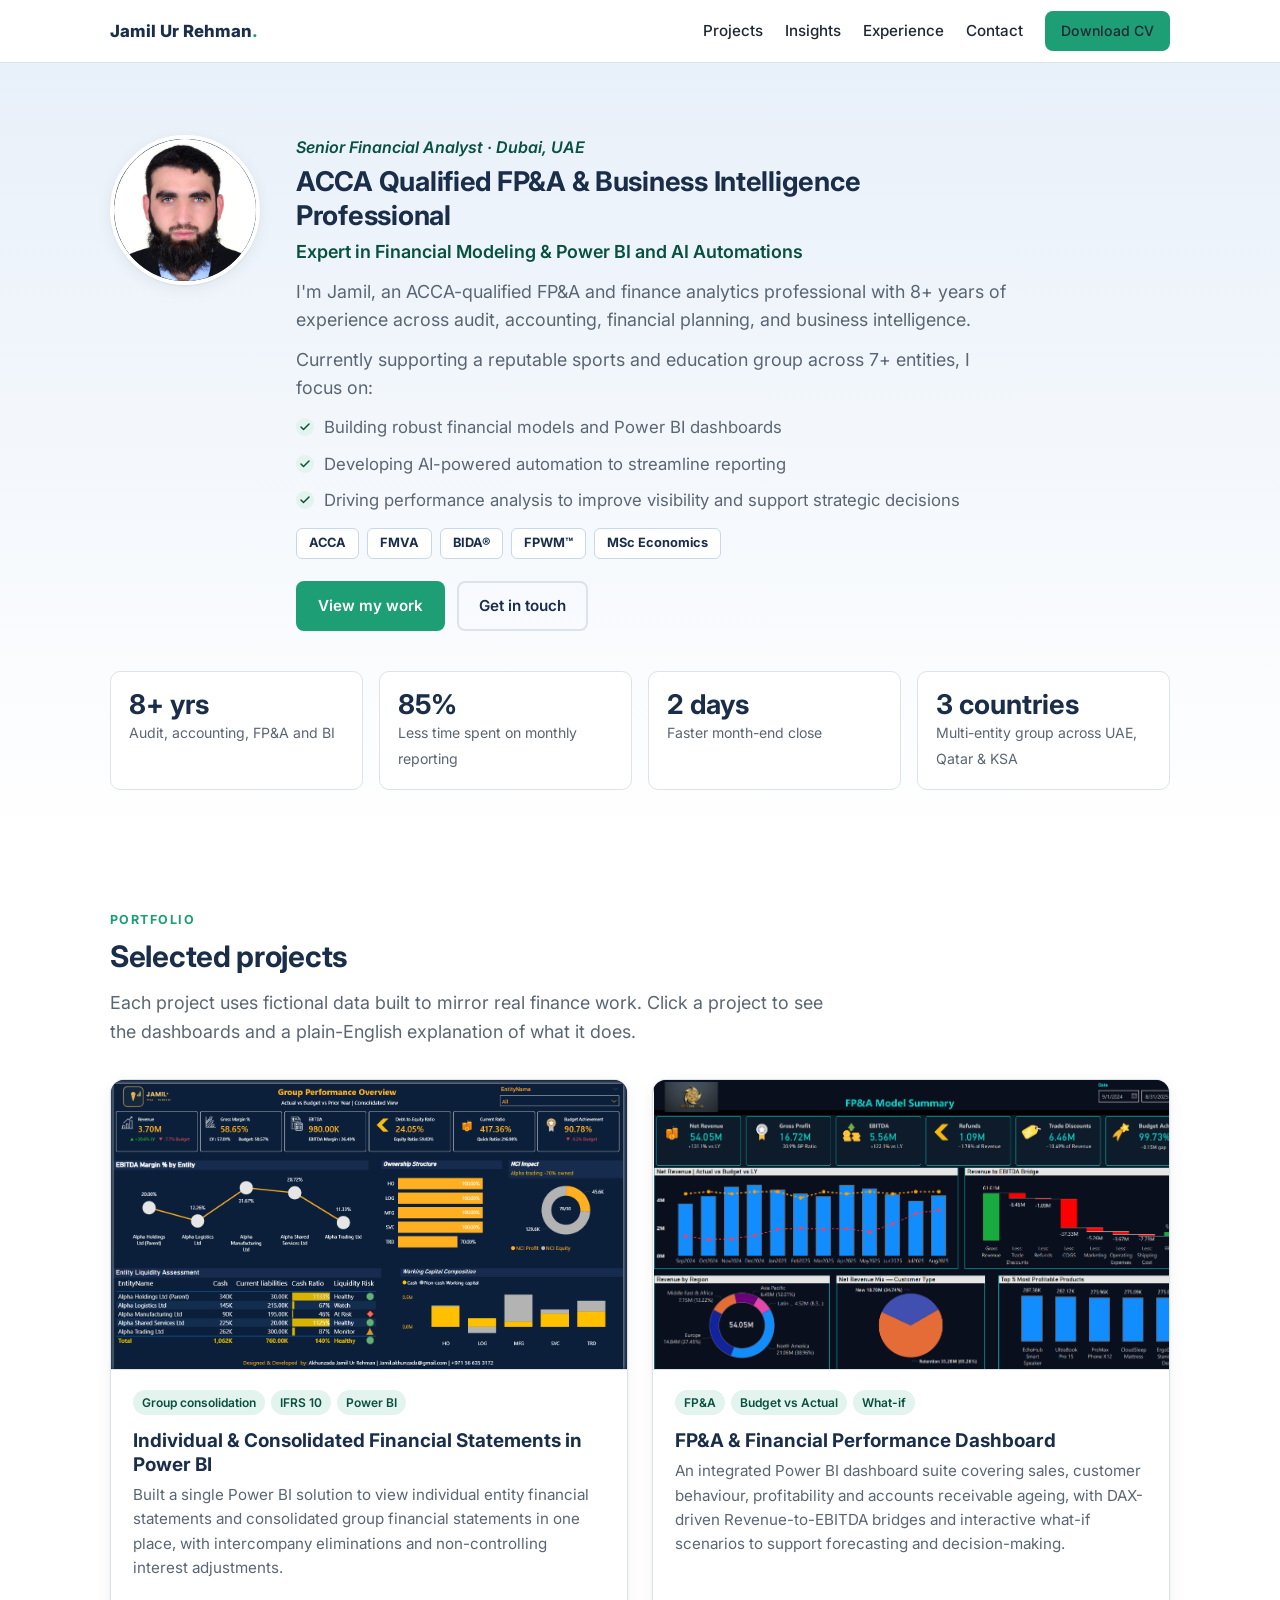
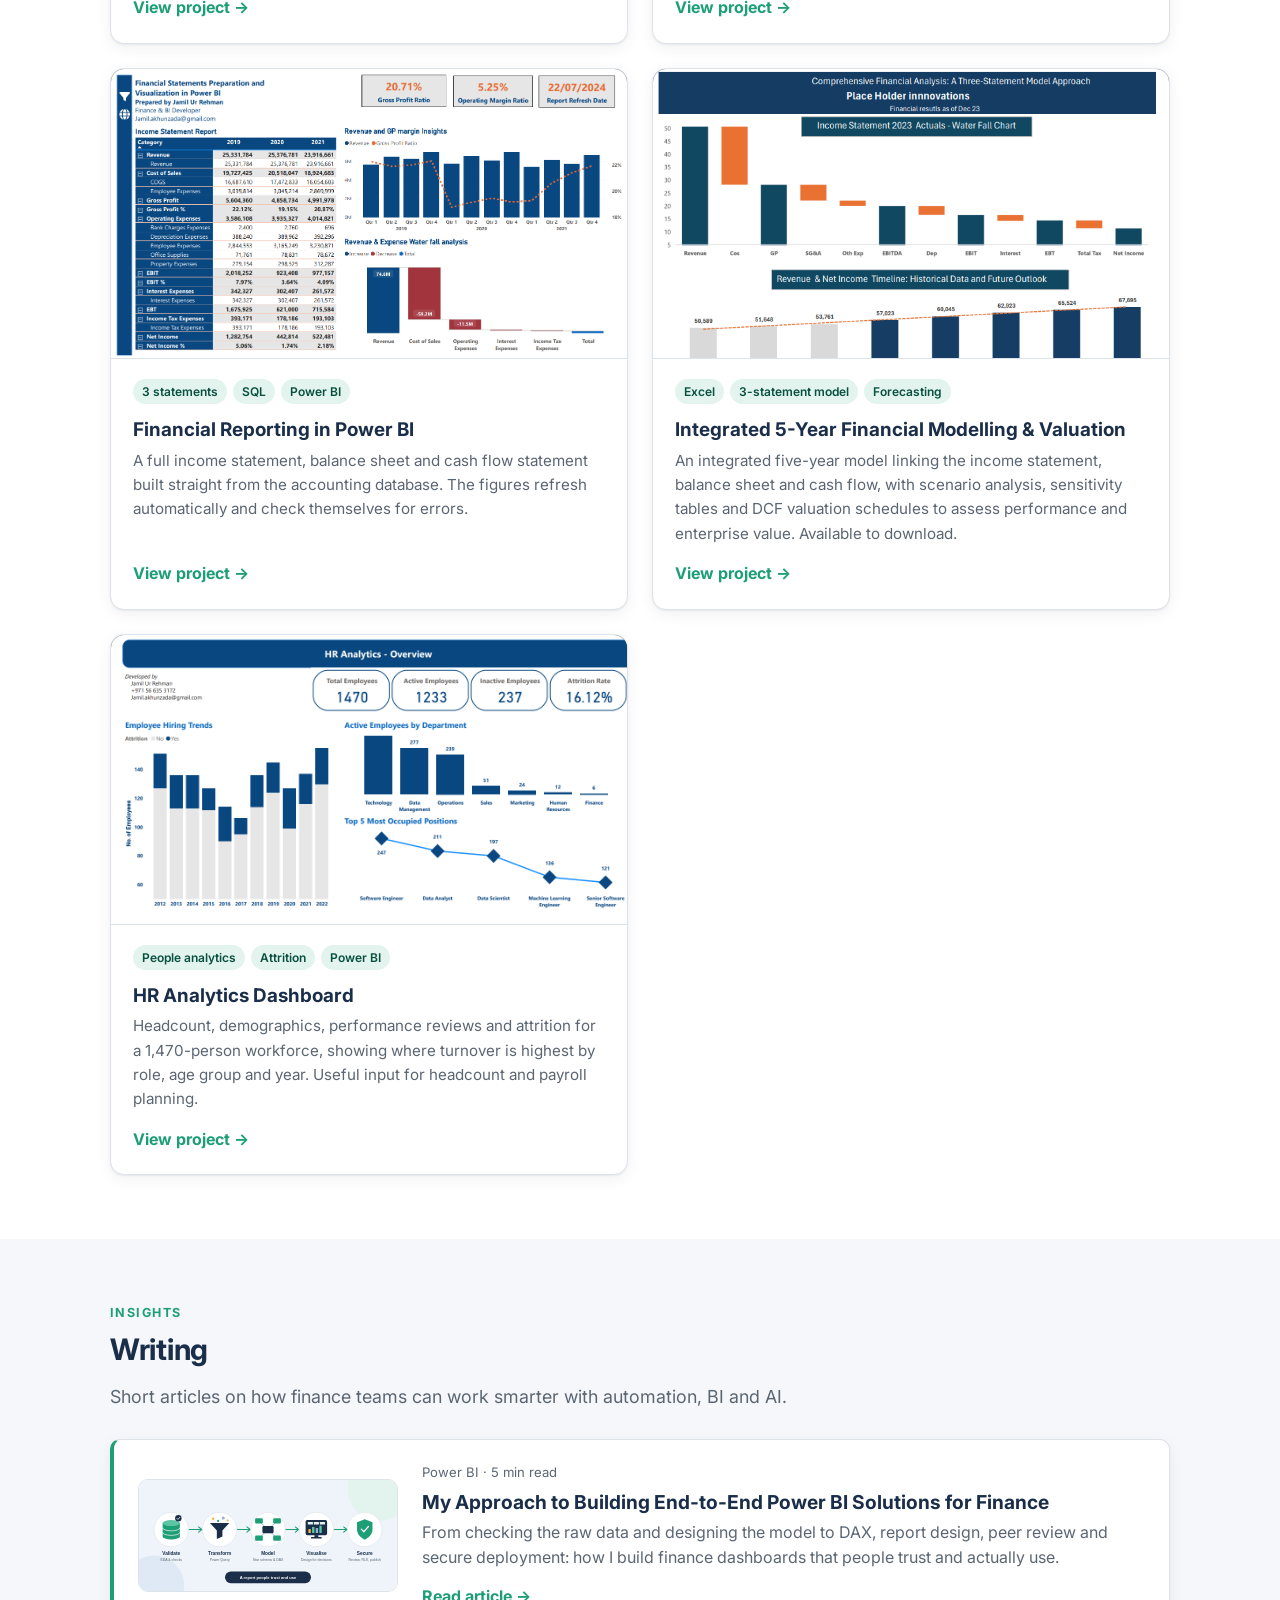
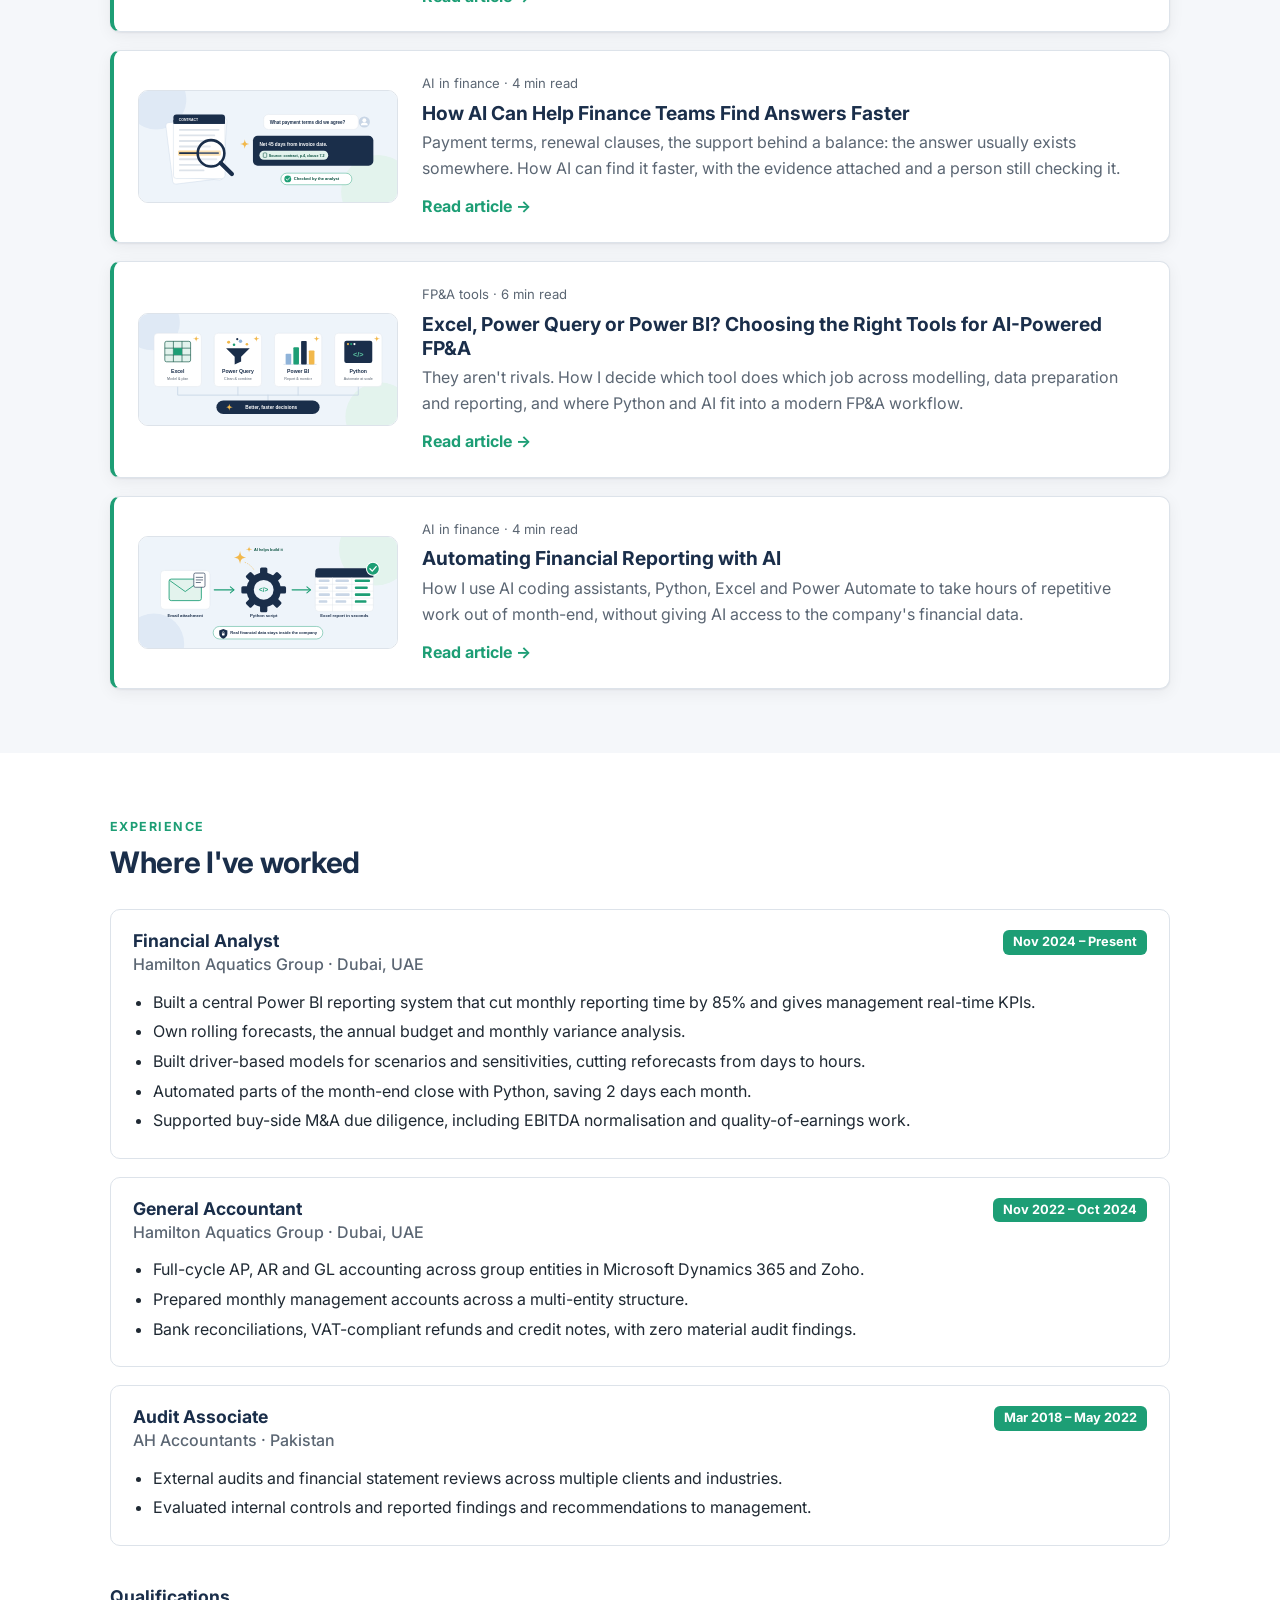
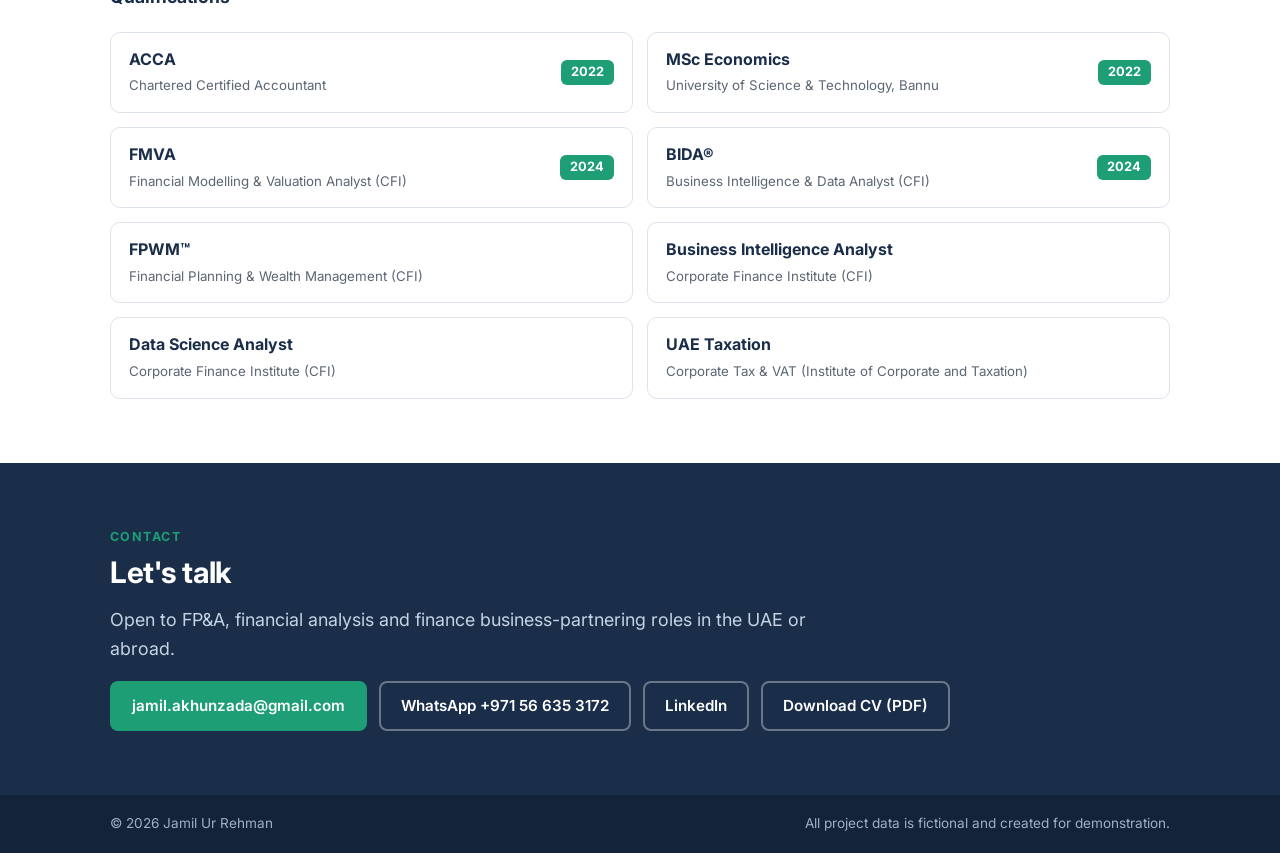
==== index.html @ 5e795907 "Add illustrations to articles and article card thumbnails Co-Authored-By: Claude Opus 5.5 <noreply@a" ====
<!doctype html>
<html lang="en">
<head>
  <meta charset="utf-8">
  <meta name="viewport" content="width=device-width, initial-scale=1">
  <title>Jamil Ur Rehman | FP&amp;A &amp; Finance Analytics</title>
  <meta name="description" content="Portfolio of Jamil Ur Rehman, ACCA, FMVA. FP&A, financial modelling, group consolidation and Power BI reporting.">
  <link rel="preconnect" href="https://fonts.googleapis.com">
  <link rel="preconnect" href="https://fonts.gstatic.com" crossorigin>
  <link href="https://fonts.googleapis.com/css2?family=Inter:wght@400;500;600;700;800&display=swap" rel="stylesheet">
  <link rel="stylesheet" href="assets/css/style.css?v=8">
</head>
<body>

<header class="topbar">
  <div class="wrap">
    <a class="brand" href="index.html">Jamil Ur Rehman<span>.</span></a>
    <nav class="nav">
      <a href="#projects">Projects</a>
      <a href="#insights">Insights</a>
      <a href="#experience">Experience</a>
      <a href="#contact">Contact</a>
      <a class="btn small" href="assets/files/Jamil-Ur-Rehman-CV.pdf" target="_blank" rel="noopener">Download CV</a>
    </nav>
  </div>
</header>

<section class="hero">
  <div class="wrap">
    <div class="hero-grid">
      <div class="avatar"><img src="assets/img/jamil.png" alt="Jamil Ur Rehman"></div>
      <div>
        <div class="role">Senior Financial Analyst · Dubai, UAE</div>
        <h1 class="headline">ACCA Qualified FP&amp;A &amp; Business Intelligence Professional
          <span>Expert in Financial Modeling &amp; Power BI and AI Automations</span></h1>
        <p class="lead">I'm Jamil, an ACCA-qualified FP&amp;A and finance analytics professional with 8+ years of experience
          across audit, accounting, financial planning, and business intelligence.</p>
        <p class="lead">Currently supporting a reputable sports and education group across 7+ entities, I focus on:</p>
        <ul class="ticks lead-list">
          <li>Building robust financial models and Power BI dashboards</li>
          <li>Developing AI-powered automation to streamline reporting</li>
          <li>Driving performance analysis to improve visibility and support strategic decisions</li>
        </ul>
        <div class="badges">
          <span class="badge">ACCA</span><span class="badge">FMVA</span><span class="badge">BIDA®</span><span class="badge">FPWM™</span><span class="badge">MSc Economics</span>
        </div>
        <div class="btn-row">
          <a class="btn" href="#projects">View my work</a>
          <a class="btn ghost" href="#contact">Get in touch</a>
        </div>
      </div>
    </div>

    <div class="stats">
      <div class="stat"><b>8+ yrs</b><span>Audit, accounting, FP&amp;A and BI</span></div>
      <div class="stat"><b>85%</b><span>Less time spent on monthly reporting</span></div>
      <div class="stat"><b>2 days</b><span>Faster month-end close</span></div>
      <div class="stat"><b>3 countries</b><span>Multi-entity group across UAE, Qatar &amp; KSA</span></div>
    </div>
  </div>
</section>

<section id="projects">
  <div class="wrap">
    <div class="eyebrow">Portfolio</div>
    <h2>Selected projects</h2>
    <p class="lead">Each project uses fictional data built to mirror real finance work. Click a project to see the
      dashboards and a plain-English explanation of what it does.</p>

    <div class="cards">
      <a class="card" href="projects/consolidation.html">
        <div class="thumb"><img src="assets/img/consolidation/executive-summary.png" alt="Group performance overview dashboard" loading="lazy"></div>
        <div class="body">
          <div class="tags"><span class="tag">Group consolidation</span><span class="tag">IFRS 10</span><span class="tag">Power BI</span></div>
          <h3>Individual &amp; Consolidated Financial Statements in Power BI</h3>
          <p>Built a single Power BI solution to view individual entity financial statements and consolidated
            group financial statements in one place, with intercompany eliminations and non-controlling
            interest adjustments.</p>
          <span class="more">View project →</span>
        </div>
      </a>

      <a class="card" href="projects/fpa-dashboard.html">
        <div class="thumb"><img src="assets/img/fpa-dashboard/summary.png" alt="FP&A model summary dashboard" loading="lazy"></div>
        <div class="body">
          <div class="tags"><span class="tag">FP&amp;A</span><span class="tag">Budget vs Actual</span><span class="tag">What-if</span></div>
          <h3>FP&amp;A &amp; Financial Performance Dashboard</h3>
          <p>An integrated Power BI dashboard suite covering sales, customer behaviour, profitability and
            accounts receivable ageing, with DAX-driven Revenue-to-EBITDA bridges and interactive what-if
            scenarios to support forecasting and decision-making.</p>
          <span class="more">View project →</span>
        </div>
      </a>

      <a class="card" href="projects/financial-reporting.html">
        <div class="thumb"><img src="assets/img/financial-reporting/income-statement.png" alt="Income statement report in Power BI" loading="lazy"></div>
        <div class="body">
          <div class="tags"><span class="tag">3 statements</span><span class="tag">SQL</span><span class="tag">Power BI</span></div>
          <h3>Financial Reporting in Power BI</h3>
          <p>A full income statement, balance sheet and cash flow statement built straight from the
            accounting database. The figures refresh automatically and check themselves for errors.</p>
          <span class="more">View project →</span>
        </div>
      </a>

      <a class="card" href="projects/five-year-model.html">
        <div class="thumb"><img src="assets/img/five-year-model/dashboard.png" alt="Five-year financial model dashboard" loading="lazy"></div>
        <div class="body">
          <div class="tags"><span class="tag">Excel</span><span class="tag">3-statement model</span><span class="tag">Forecasting</span></div>
          <h3>Integrated 5-Year Financial Modelling &amp; Valuation</h3>
          <p>An integrated five-year model linking the income statement, balance sheet and cash flow, with
            scenario analysis, sensitivity tables and DCF valuation schedules to assess performance and
            enterprise value. Available to download.</p>
          <span class="more">View project →</span>
        </div>
      </a>

      <a class="card" href="projects/hr-analytics.html">
        <div class="thumb"><img src="assets/img/hr-analytics/overview.png" alt="HR analytics overview dashboard" loading="lazy"></div>
        <div class="body">
          <div class="tags"><span class="tag">People analytics</span><span class="tag">Attrition</span><span class="tag">Power BI</span></div>
          <h3>HR Analytics Dashboard</h3>
          <p>Headcount, demographics, performance reviews and attrition for a 1,470-person workforce, showing
            where turnover is highest by role, age group and year. Useful input for headcount and payroll planning.</p>
          <span class="more">View project →</span>
        </div>
      </a>
    </div>
  </div>
</section>

<section id="insights" class="alt">
  <div class="wrap">
    <div class="eyebrow">Insights</div>
    <h2>Writing</h2>
    <p class="lead">Short articles on how finance teams can work smarter with automation, BI and AI.</p>
    <div class="articles">
      <a class="article-card has-thumb" href="articles/end-to-end-power-bi-for-finance.html">
        <img class="a-thumb" src="assets/img/insights/powerbi-hero.svg" alt="" loading="lazy">
        <div>
        <div class="meta">Power BI · 5 min read</div>
        <h3>My Approach to Building End-to-End Power BI Solutions for Finance</h3>
        <p>From checking the raw data and designing the model to DAX, report design, peer review and secure
          deployment: how I build finance dashboards that people trust and actually use.</p>
        <span class="more">Read article →</span>
        </div>
      </a>
      <a class="article-card has-thumb" href="articles/ai-finding-answers-faster.html">
        <img class="a-thumb" src="assets/img/insights/answers-hero.svg" alt="" loading="lazy">
        <div>
        <div class="meta">AI in finance · 4 min read</div>
        <h3>How AI Can Help Finance Teams Find Answers Faster</h3>
        <p>Payment terms, renewal clauses, the support behind a balance: the answer usually exists somewhere. How AI
          can find it faster, with the evidence attached and a person still checking it.</p>
        <span class="more">Read article →</span>
        </div>
      </a>
      <a class="article-card has-thumb" href="articles/excel-power-query-power-bi.html">
        <img class="a-thumb" src="assets/img/insights/tools-hero.svg" alt="" loading="lazy">
        <div>
        <div class="meta">FP&amp;A tools · 6 min read</div>
        <h3>Excel, Power Query or Power BI? Choosing the Right Tools for AI-Powered FP&amp;A</h3>
        <p>They aren't rivals. How I decide which tool does which job across modelling, data preparation and
          reporting, and where Python and AI fit into a modern FP&amp;A workflow.</p>
        <span class="more">Read article →</span>
        </div>
      </a>
      <a class="article-card has-thumb" href="articles/automating-financial-reporting.html">
        <img class="a-thumb" src="assets/img/insights/automating-hero.svg" alt="" loading="lazy">
        <div>
        <div class="meta">AI in finance · 4 min read</div>
        <h3>Automating Financial Reporting with AI</h3>
        <p>How I use AI coding assistants, Python, Excel and Power Automate to take hours of repetitive work out of
          month-end, without giving AI access to the company's financial data.</p>
        <span class="more">Read article →</span>
        </div>
      </a>
    </div>
  </div>
</section>

<section id="experience">
  <div class="wrap">
    <div class="eyebrow">Experience</div>
    <h2>Where I've worked</h2>

    <div class="timeline">
      <div class="job">
        <div class="job-head">
          <div><h3>Financial Analyst</h3><div class="org">Hamilton Aquatics Group · Dubai, UAE</div></div>
          <span class="date">Nov 2024 – Present</span>
        </div>
        <ul>
          <li>Built a central Power BI reporting system that cut monthly reporting time by 85% and gives management real-time KPIs.</li>
          <li>Own rolling forecasts, the annual budget and monthly variance analysis.</li>
          <li>Built driver-based models for scenarios and sensitivities, cutting reforecasts from days to hours.</li>
          <li>Automated parts of the month-end close with Python, saving 2 days each month.</li>
          <li>Supported buy-side M&amp;A due diligence, including EBITDA normalisation and quality-of-earnings work.</li>
        </ul>
      </div>

      <div class="job">
        <div class="job-head">
          <div><h3>General Accountant</h3><div class="org">Hamilton Aquatics Group · Dubai, UAE</div></div>
          <span class="date">Nov 2022 – Oct 2024</span>
        </div>
        <ul>
          <li>Full-cycle AP, AR and GL accounting across group entities in Microsoft Dynamics 365 and Zoho.</li>
          <li>Prepared monthly management accounts across a multi-entity structure.</li>
          <li>Bank reconciliations, VAT-compliant refunds and credit notes, with zero material audit findings.</li>
        </ul>
      </div>

      <div class="job">
        <div class="job-head">
          <div><h3>Audit Associate</h3><div class="org">AH Accountants · Pakistan</div></div>
          <span class="date">Mar 2018 – May 2022</span>
        </div>
        <ul>
          <li>External audits and financial statement reviews across multiple clients and industries.</li>
          <li>Evaluated internal controls and reported findings and recommendations to management.</li>
        </ul>
      </div>
    </div>

    <h3 style="margin-top:40px">Qualifications</h3>
    <div class="certs">
      <div class="cert"><div><b>ACCA</b><small>Chartered Certified Accountant</small></div><span class="date">2022</span></div>
      <div class="cert"><div><b>MSc Economics</b><small>University of Science &amp; Technology, Bannu</small></div><span class="date">2022</span></div>
      <div class="cert"><div><b>FMVA</b><small>Financial Modelling &amp; Valuation Analyst (CFI)</small></div><span class="date">2024</span></div>
      <div class="cert"><div><b>BIDA®</b><small>Business Intelligence &amp; Data Analyst (CFI)</small></div><span class="date">2024</span></div>
      <div class="cert"><div><b>FPWM™</b><small>Financial Planning &amp; Wealth Management (CFI)</small></div></div>
      <div class="cert"><div><b>Business Intelligence Analyst</b><small>Corporate Finance Institute (CFI)</small></div></div>
      <div class="cert"><div><b>Data Science Analyst</b><small>Corporate Finance Institute (CFI)</small></div></div>
      <div class="cert"><div><b>UAE Taxation</b><small>Corporate Tax &amp; VAT (Institute of Corporate and Taxation)</small></div></div>
    </div>
  </div>
</section>

<section id="contact" class="contact">
  <div class="wrap">
    <div class="eyebrow">Contact</div>
    <h2>Let's talk</h2>
    <p class="lead">Open to FP&amp;A, financial analysis and finance business-partnering roles in the UAE or abroad.</p>
    <div class="btn-row">
      <a class="btn" href="mailto:jamil.akhunzada@gmail.com">jamil.akhunzada@gmail.com</a>
      <a class="btn ghost" href="https://wa.me/971566353172" target="_blank" rel="noopener">WhatsApp +971 56 635 3172</a>
      <a class="btn ghost" href="https://www.linkedin.com/in/jamil-ur-rehman-acca" target="_blank" rel="noopener">LinkedIn</a>
      <a class="btn ghost" href="assets/files/Jamil-Ur-Rehman-CV.pdf" target="_blank" rel="noopener">Download CV (PDF)</a>
    </div>
  </div>
</section>

<footer>
  <div class="wrap">
    <span>© <span id="year">2026</span> Jamil Ur Rehman</span>
    <span>All project data is fictional and created for demonstration.</span>
  </div>
</footer>

<script src="assets/js/site.js?v=3"></script>
</body>
</html>
---- assets/css/style.css ----
/* Jamil Ur Rehman — portfolio. Colours match the CV (navy + teal). */
:root {
  --navy: #1a2e4a;
  --navy-2: #24406a;
  --teal: #1d9e75;
  --teal-dark: #08503f;
  --teal-soft: #e3f3ed;
  --blue-soft: #e8f0f9;
  --ink: #1f2933;
  --muted: #5b6673;
  --line: #dde3ea;
  --bg: #ffffff;
  --bg-alt: #f5f7fa;
  --radius: 10px;
  --shadow: 0 1px 2px rgba(16, 24, 40, .06), 0 4px 16px rgba(16, 24, 40, .06);
  --max: 1100px;
}

* { box-sizing: border-box; }
html { scroll-behavior: smooth; }
body {
  margin: 0;
  font-family: "Inter", system-ui, -apple-system, "Segoe UI", Roboto, Arial, sans-serif;
  color: var(--ink);
  background: var(--bg);
  line-height: 1.6;
  font-size: 16px;
}
img { max-width: 100%; display: block; }
a { color: var(--teal-dark); }
h1, h2, h3 { color: var(--navy); line-height: 1.25; margin: 0 0 .5em; }
h1 { font-size: clamp(2rem, 4.5vw, 2.9rem); letter-spacing: -.02em; }
h2 { font-size: clamp(1.45rem, 3vw, 1.85rem); letter-spacing: -.01em; }
h3 { font-size: 1.1rem; }
p { margin: 0 0 1em; }

.wrap { max-width: var(--max); margin: 0 auto; padding: 0 20px; }
section { padding: 64px 0; }
section.alt { background: var(--bg-alt); }
.eyebrow {
  text-transform: uppercase; letter-spacing: .12em; font-size: .78rem;
  font-weight: 700; color: var(--teal); margin-bottom: .6em;
}
.lead { font-size: 1.12rem; color: var(--muted); max-width: 720px; }

/* ---------- top bar ---------- */
.topbar {
  position: sticky; top: 0; z-index: 50;
  background: rgba(255, 255, 255, .94);
  backdrop-filter: saturate(160%) blur(8px);
  border-bottom: 1px solid var(--line);
}
.topbar .wrap { display: flex; align-items: center; justify-content: space-between; height: 62px; gap: 16px; }
.brand { font-weight: 800; color: var(--navy); text-decoration: none; font-size: 1.05rem; white-space: nowrap; }
.brand span { color: var(--teal); }
.nav { display: flex; gap: 22px; align-items: center; }
.nav a { text-decoration: none; color: var(--ink); font-weight: 500; font-size: .95rem; }
.nav a:hover { color: var(--teal); }
@media (max-width: 720px) { .nav a:not(.btn) { display: none; } }

/* ---------- buttons ---------- */
.btn {
  display: inline-flex; align-items: center; gap: 8px;
  padding: 11px 20px; border-radius: 8px;
  background: var(--teal); color: #fff; text-decoration: none;
  font-weight: 600; font-size: .95rem; border: 2px solid var(--teal);
  transition: background .15s, border-color .15s;
}
.btn:hover { background: var(--teal-dark); border-color: var(--teal-dark); }
.btn.ghost { background: transparent; color: var(--navy); border-color: var(--line); }
.btn.ghost:hover { border-color: var(--navy); }
.btn.small { padding: 7px 14px; font-size: .88rem; }
.btn-row { display: flex; flex-wrap: wrap; gap: 12px; }

/* ---------- hero ---------- */
.hero { padding: 72px 0 56px; background: linear-gradient(180deg, var(--blue-soft), #fff); }
.hero-grid { display: grid; grid-template-columns: auto 1fr; gap: 36px; align-items: start; }
.avatar {
  width: 150px; height: 150px; border-radius: 50%;
  border: 4px solid #fff; box-shadow: var(--shadow);
  background: var(--navy); color: #fff; display: grid; place-items: center;
  font-size: 2.6rem; font-weight: 800; overflow: hidden;
}
.avatar img { width: 100%; height: 100%; object-fit: cover; }
.role { color: var(--teal-dark); font-weight: 600; font-style: italic; margin-bottom: .3em; }
.headline { font-size: clamp(1.35rem, 2.4vw, 1.7rem); letter-spacing: -.01em; max-width: 640px; }
.headline span { display: block; font-size: .66em; font-weight: 600; color: var(--teal-dark); letter-spacing: 0; margin-top: .45em; }
.hero .lead { margin-bottom: .6em; }
.lead-list { color: var(--muted); font-size: 1.05rem; margin: 0 0 4px; }
.lead-list li { margin-bottom: 6px; }
.badges { display: flex; flex-wrap: wrap; gap: 8px; margin: 14px 0 22px; }
.badge {
  padding: 4px 12px; border-radius: 6px; font-size: .8rem; font-weight: 700;
  background: #fff; border: 1px solid #c8d8e8; color: var(--navy);
}
@media (max-width: 720px) {
  .hero-grid { grid-template-columns: 1fr; text-align: left; }
  .avatar { width: 110px; height: 110px; font-size: 2rem; }
}

/* ---------- stats ---------- */
.stats { display: grid; grid-template-columns: repeat(4, 1fr); gap: 16px; margin-top: 40px; }
.stat { background: #fff; border: 1px solid var(--line); border-radius: var(--radius); padding: 18px; }
.stat b { display: block; font-size: 1.7rem; color: var(--navy); line-height: 1.1; }
.stat span { color: var(--muted); font-size: .88rem; }
@media (max-width: 820px) { .stats { grid-template-columns: repeat(2, 1fr); } }

/* ---------- project cards ---------- */
.cards { display: grid; grid-template-columns: repeat(2, 1fr); gap: 24px; margin-top: 32px; }
@media (max-width: 820px) { .cards { grid-template-columns: 1fr; } }
.card {
  background: #fff; border: 1px solid var(--line); border-radius: 14px;
  overflow: hidden; display: flex; flex-direction: column;
  box-shadow: var(--shadow); text-decoration: none; color: inherit;
  transition: transform .15s, box-shadow .15s;
}
.card:hover { transform: translateY(-3px); box-shadow: 0 10px 30px rgba(16, 24, 40, .12); }
.card .thumb { aspect-ratio: 16 / 9; background: var(--navy); overflow: hidden; border-bottom: 1px solid var(--line); }
.card .thumb img { width: 100%; height: 100%; object-fit: cover; object-position: top left; }
.card .body { padding: 20px 22px 22px; display: flex; flex-direction: column; flex: 1; }
.card h3 { font-size: 1.18rem; margin-bottom: .35em; }
.card p { color: var(--muted); font-size: .95rem; flex: 1; }
.tags { display: flex; flex-wrap: wrap; gap: 6px; margin-bottom: 14px; }
.tag { font-size: .75rem; font-weight: 600; padding: 3px 9px; border-radius: 999px; background: var(--teal-soft); color: var(--teal-dark); }
.card .more { font-weight: 700; color: var(--teal); }

/* ---------- experience / certs ---------- */
.timeline { display: grid; gap: 18px; margin-top: 28px; }
.job { background: #fff; border: 1px solid var(--line); border-radius: var(--radius); padding: 20px 22px; }
.job-head { display: flex; justify-content: space-between; gap: 12px; flex-wrap: wrap; }
.job h3 { margin: 0; }
.job .org { color: var(--muted); font-weight: 500; }
.date { background: var(--teal); color: #fff; border-radius: 6px; padding: 2px 10px; font-size: .8rem; font-weight: 700; height: fit-content; white-space: nowrap; }
.job ul { margin: 12px 0 0; padding-left: 20px; color: var(--ink); }
.job li { margin-bottom: 4px; }
.certs { display: grid; grid-template-columns: repeat(2, 1fr); gap: 14px; margin-top: 24px; }
@media (max-width: 720px) { .certs { grid-template-columns: 1fr; } }
.cert { display: flex; justify-content: space-between; gap: 12px; align-items: center; background: #fff; border: 1px solid var(--line); border-radius: var(--radius); padding: 14px 18px; }
.cert b { color: var(--navy); display: block; }
.cert small { color: var(--muted); }

/* ---------- contact ---------- */
.contact { background: var(--navy); color: #dfe8f3; }
.contact h2 { color: #fff; }
.contact .lead { color: #c4d2e3; }
.contact .btn.ghost { color: #fff; border-color: rgba(255, 255, 255, .35); }
.contact .btn.ghost:hover { border-color: #fff; }
footer { background: #13233a; color: #9fb0c5; font-size: .85rem; padding: 18px 0; }
footer .wrap { display: flex; justify-content: space-between; flex-wrap: wrap; gap: 8px; }

/* ---------- project page ---------- */
.p-hero { padding: 48px 0 40px; background: linear-gradient(180deg, var(--blue-soft), #fff); }
.crumb { font-size: .9rem; margin-bottom: 18px; }
.crumb a { text-decoration: none; }
.glance { display: grid; grid-template-columns: repeat(4, 1fr); gap: 14px; margin-top: 28px; }
@media (max-width: 820px) { .glance { grid-template-columns: repeat(2, 1fr); } }
.glance div { background: #fff; border: 1px solid var(--line); border-radius: var(--radius); padding: 14px 16px; }
.glance small { display: block; color: var(--muted); font-size: .78rem; text-transform: uppercase; letter-spacing: .06em; font-weight: 600; }
.glance b { color: var(--navy); font-size: .98rem; }

.two-col { display: grid; grid-template-columns: 1fr 1fr; gap: 40px; }
@media (max-width: 820px) { .two-col { grid-template-columns: 1fr; gap: 8px; } }
.ticks { list-style: none; padding: 0; margin: 0; }
.ticks li { padding-left: 28px; position: relative; margin-bottom: 10px; }
.ticks li::before {
  content: ""; position: absolute; left: 0; top: 4px; width: 18px; height: 18px; border-radius: 50%;
  background: var(--teal-soft) url("data:image/svg+xml,%3Csvg xmlns='http://www.w3.org/2000/svg' viewBox='0 0 24 24' fill='none' stroke='%2308503f' stroke-width='3' stroke-linecap='round' stroke-linejoin='round'%3E%3Cpath d='M20 6 9 17l-5-5'/%3E%3C/svg%3E") center / 12px no-repeat;
}
.callout { background: var(--teal-soft); border-left: 4px solid var(--teal); border-radius: 8px; padding: 16px 20px; margin: 24px 0 0; }
.callout p:last-child { margin: 0; }

.flow { display: flex; flex-wrap: wrap; gap: 10px; align-items: center; margin-top: 18px; }
.flow span { background: #fff; border: 1px solid var(--line); border-radius: 8px; padding: 8px 14px; font-weight: 600; color: var(--navy); font-size: .92rem; }
.flow i { color: var(--teal); font-style: normal; font-weight: 800; }

.shots { display: grid; gap: 40px; margin-top: 28px; }
.shot figure { margin: 0; }
.shot img {
  border-radius: 10px; border: 1px solid var(--line); box-shadow: var(--shadow);
  cursor: zoom-in; width: 100%; background: #fff;
}
.shot h3 { margin-bottom: .25em; }
.shot figcaption { color: var(--muted); margin-bottom: 14px; max-width: 760px; }
.shot .pair { display: grid; grid-template-columns: 1fr 1fr; gap: 18px; }
@media (max-width: 820px) { .shot .pair { grid-template-columns: 1fr; } }
.shot .pair small { display: block; font-weight: 700; color: var(--navy); margin-bottom: 6px; }
.hint { font-size: .85rem; color: var(--muted); }

table.simple { width: 100%; border-collapse: collapse; margin-top: 16px; font-size: .95rem; background: #fff; }
table.simple th, table.simple td { text-align: left; padding: 10px 12px; border-bottom: 1px solid var(--line); vertical-align: top; }
table.simple th { background: var(--navy); color: #fff; font-weight: 600; }

.next { display: flex; justify-content: space-between; gap: 16px; flex-wrap: wrap; }
.next a { text-decoration: none; display: block; padding: 16px 20px; border: 1px solid var(--line); border-radius: var(--radius); background: #fff; min-width: 240px; flex: 1; }
.next a:hover { border-color: var(--teal); }
.next small { color: var(--muted); display: block; }
.next b { color: var(--navy); }

/* ---------- insights / articles ---------- */
.articles { display: grid; gap: 18px; margin-top: 28px; }
.article-card {
  display: block; background: #fff; border: 1px solid var(--line); border-left: 4px solid var(--teal);
  border-radius: var(--radius); padding: 22px 24px; text-decoration: none; color: inherit;
  box-shadow: var(--shadow); transition: transform .15s, box-shadow .15s;
}
.article-card:hover { transform: translateY(-2px); box-shadow: 0 10px 30px rgba(16, 24, 40, .12); }
.article-card h3 { margin-bottom: .3em; font-size: 1.2rem; }
.article-card p { color: var(--muted); margin-bottom: .8em; max-width: 760px; }
.article-card .meta { font-size: .82rem; color: var(--muted); margin-bottom: .5em; }
.article-card .more { font-weight: 700; color: var(--teal); }
.byline { color: var(--muted); font-size: .9rem; margin-top: 14px; }
.prose { max-width: 760px; font-size: 1.04rem; }
.prose h2 { font-size: 1.35rem; margin-top: 1.8em; }
.prose blockquote {
  margin: 1.4em 0; padding: 14px 20px; border-left: 4px solid var(--teal);
  background: var(--teal-soft); color: var(--teal-dark); font-weight: 700; font-size: 1.15rem; border-radius: 8px;
}
.prose .ticks { margin: 0 0 1em; }
.prose .flow { margin: 22px 0 8px; }
.prose .best { background: var(--bg-alt); border-radius: 8px; padding: 10px 14px; font-size: .95rem; }
.prose table.simple { margin-bottom: 8px; }
.steps { padding-left: 22px; margin: 0 0 1em; }
.steps li { margin-bottom: 8px; padding-left: 4px; }
.steps li::marker { color: var(--teal); font-weight: 800; }
.art { margin: 8px 0 28px; }
.art img { width: 100%; height: auto; border-radius: 14px; border: 1px solid var(--line); background: #eef4fa; }
.art figcaption { color: var(--muted); font-size: .88rem; margin-top: 8px; }
.article-card.has-thumb { display: grid; grid-template-columns: 260px 1fr; gap: 24px; align-items: center; }
.a-thumb { width: 100%; aspect-ratio: 1200 / 520; object-fit: cover; border-radius: 10px; border: 1px solid var(--line); }
@media (max-width: 720px) { .article-card.has-thumb { grid-template-columns: 1fr; gap: 14px; } }

/* ---------- lightbox ---------- */
.lightbox {
  position: fixed; inset: 0; background: rgba(10, 18, 30, .92); z-index: 100;
  display: none; align-items: center; justify-content: center; padding: 24px; cursor: zoom-out;
}
.lightbox.open { display: flex; }
.lightbox img { max-width: 100%; max-height: 100%; border-radius: 6px; box-shadow: 0 10px 40px rgba(0, 0, 0, .5); }
.lightbox button {
  position: absolute; top: 14px; right: 18px; background: none; border: 0; color: #fff;
  font-size: 2.2rem; line-height: 1; cursor: pointer;
}
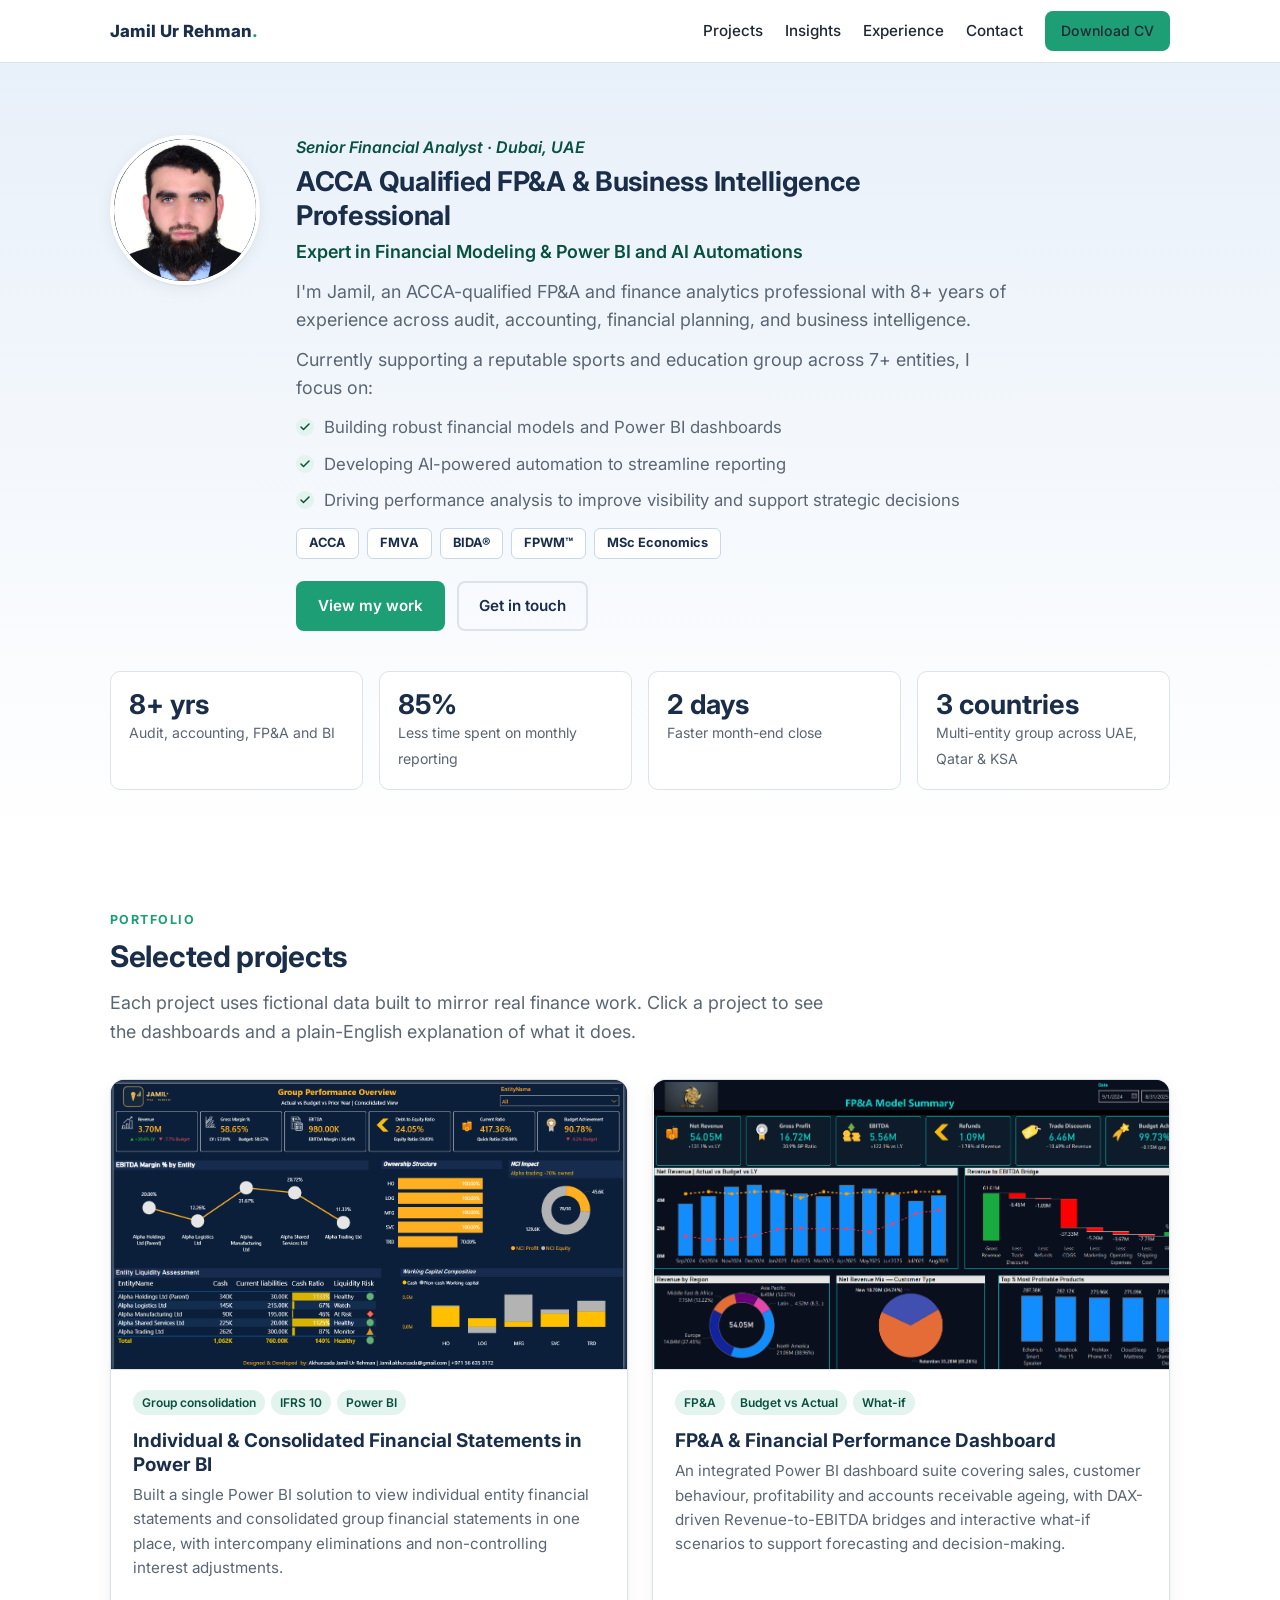
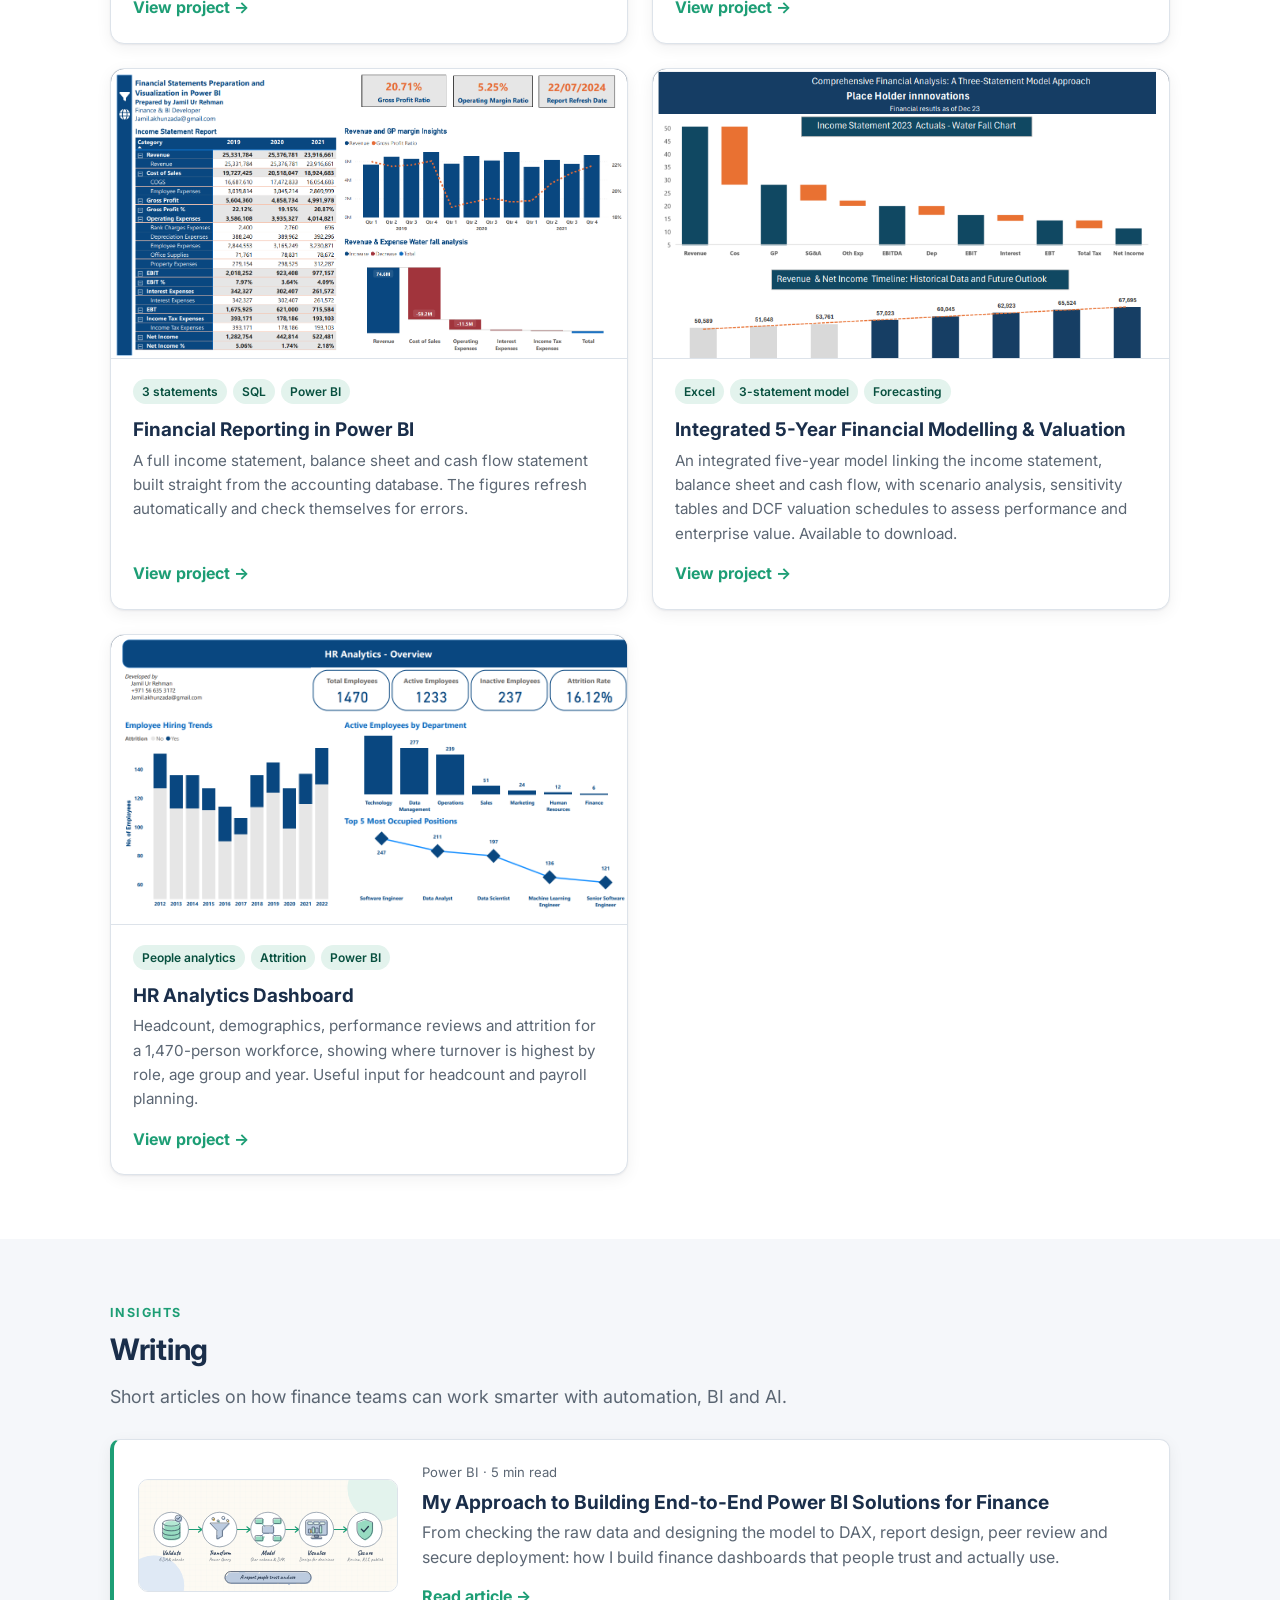
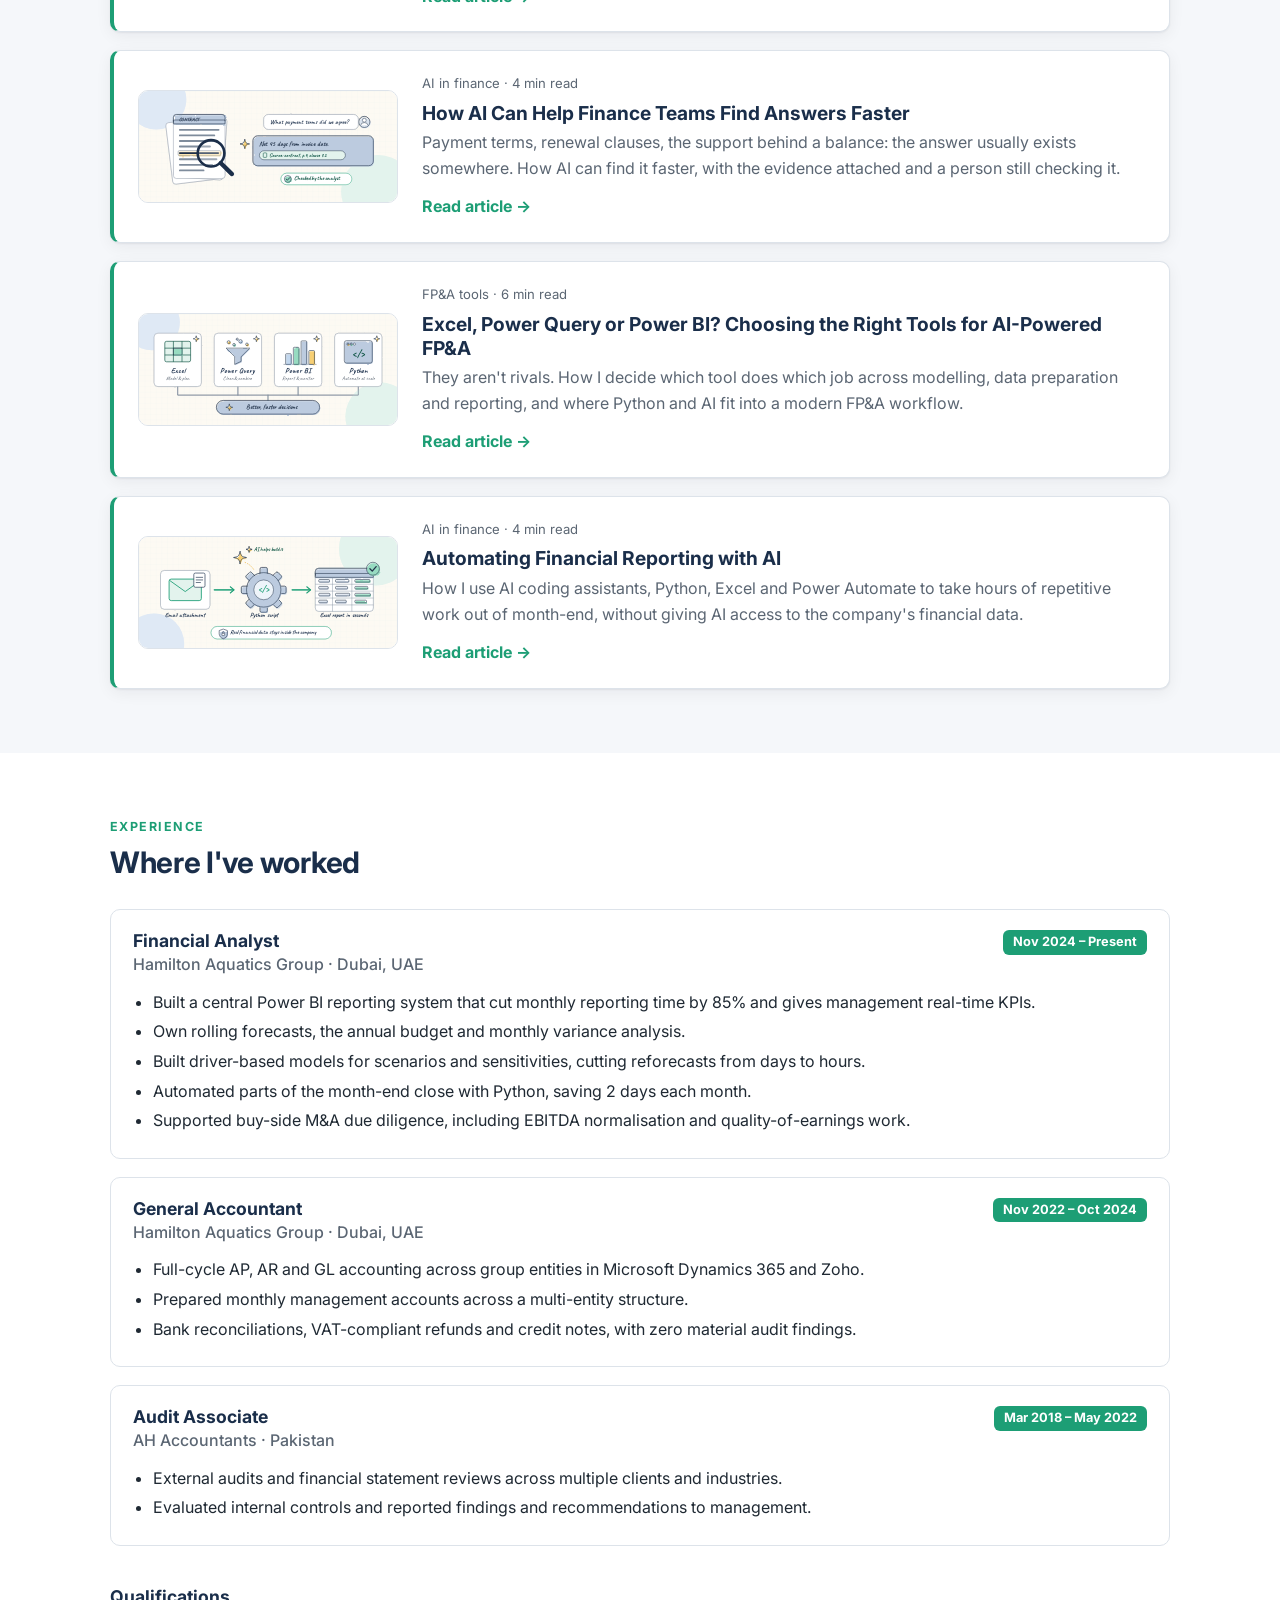
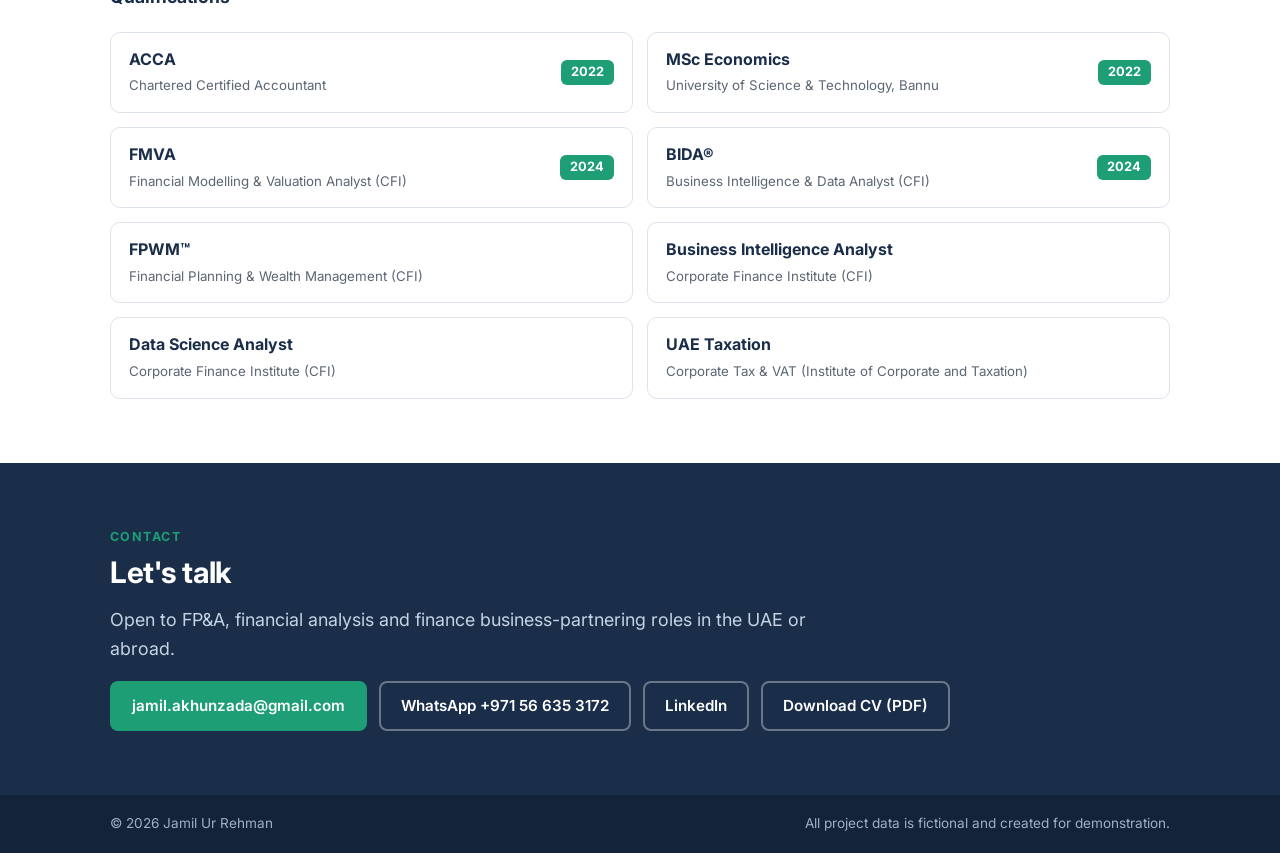
==== commit 4759b908: "Cache-bust article illustrations Co-Authored-By: Claude Opus 5.5 <noreply@anthropic.com>" ====
--- a/index.html
+++ b/index.html
@@ -136,7 +136,7 @@
     <p class="lead">Short articles on how finance teams can work smarter with automation, BI and AI.</p>
     <div class="articles">
       <a class="article-card has-thumb" href="articles/end-to-end-power-bi-for-finance.html">
-        <img class="a-thumb" src="assets/img/insights/powerbi-hero.svg" alt="" loading="lazy">
+        <img class="a-thumb" src="assets/img/insights/powerbi-hero.svg?v=3" alt="" loading="lazy">
         <div>
         <div class="meta">Power BI · 5 min read</div>
         <h3>My Approach to Building End-to-End Power BI Solutions for Finance</h3>
@@ -146,7 +146,7 @@
         </div>
       </a>
       <a class="article-card has-thumb" href="articles/ai-finding-answers-faster.html">
-        <img class="a-thumb" src="assets/img/insights/answers-hero.svg" alt="" loading="lazy">
+        <img class="a-thumb" src="assets/img/insights/answers-hero.svg?v=3" alt="" loading="lazy">
         <div>
         <div class="meta">AI in finance · 4 min read</div>
         <h3>How AI Can Help Finance Teams Find Answers Faster</h3>
@@ -156,7 +156,7 @@
         </div>
       </a>
       <a class="article-card has-thumb" href="articles/excel-power-query-power-bi.html">
-        <img class="a-thumb" src="assets/img/insights/tools-hero.svg" alt="" loading="lazy">
+        <img class="a-thumb" src="assets/img/insights/tools-hero.svg?v=3" alt="" loading="lazy">
         <div>
         <div class="meta">FP&amp;A tools · 6 min read</div>
         <h3>Excel, Power Query or Power BI? Choosing the Right Tools for AI-Powered FP&amp;A</h3>
@@ -166,7 +166,7 @@
         </div>
       </a>
       <a class="article-card has-thumb" href="articles/automating-financial-reporting.html">
-        <img class="a-thumb" src="assets/img/insights/automating-hero.svg" alt="" loading="lazy">
+        <img class="a-thumb" src="assets/img/insights/automating-hero.svg?v=3" alt="" loading="lazy">
         <div>
         <div class="meta">AI in finance · 4 min read</div>
         <h3>Automating Financial Reporting with AI</h3>
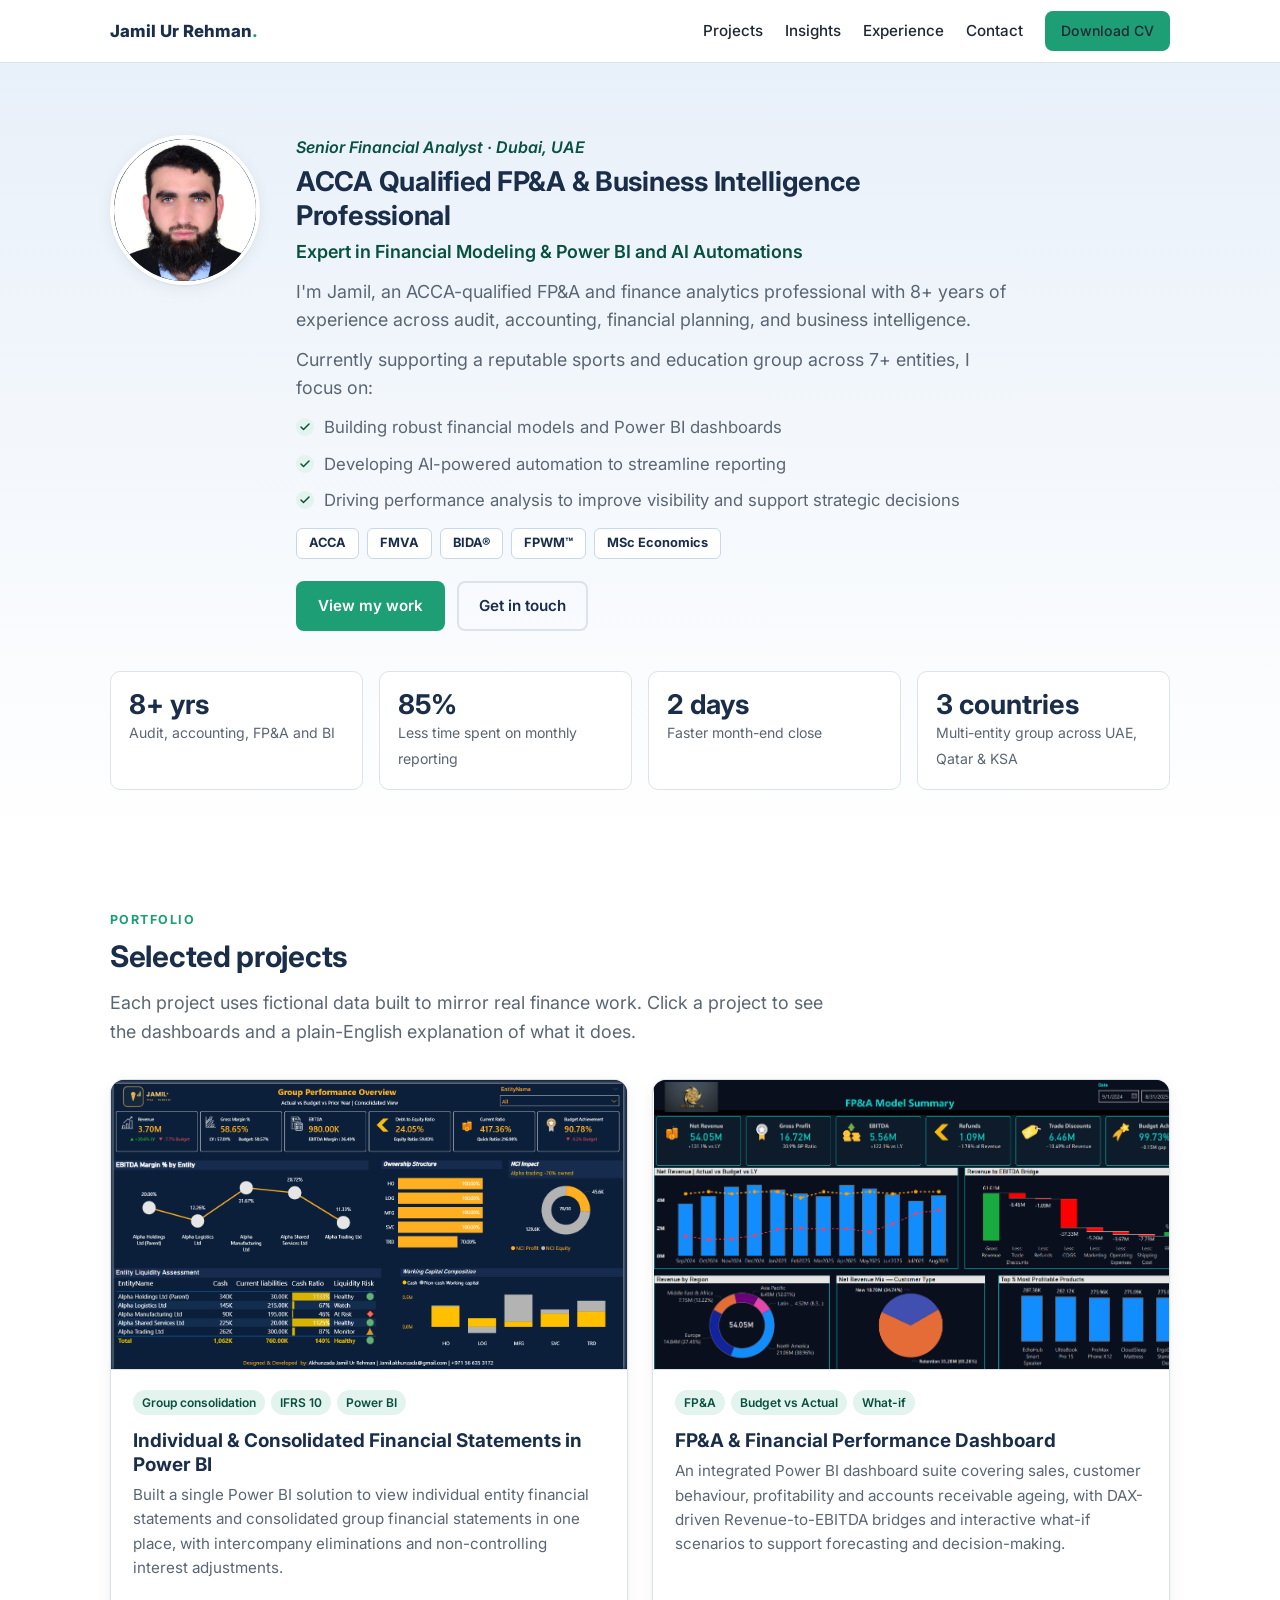
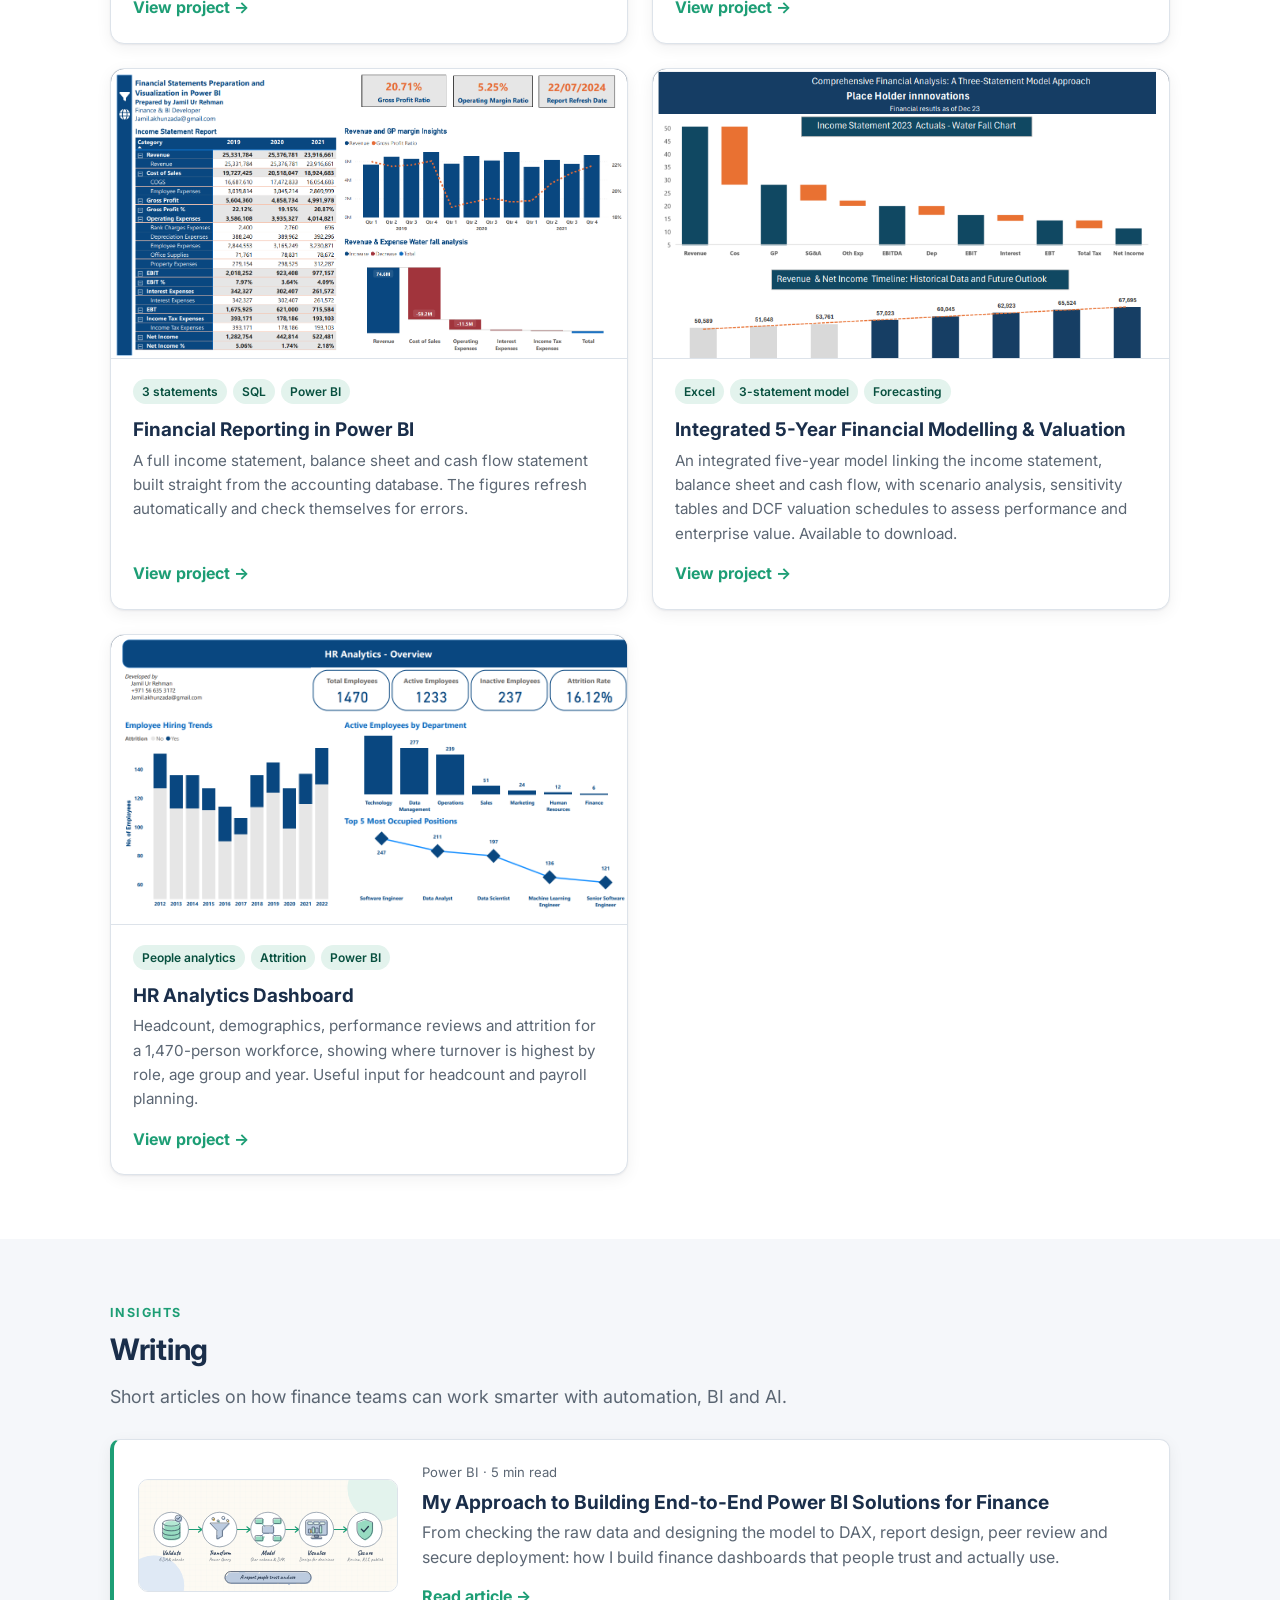
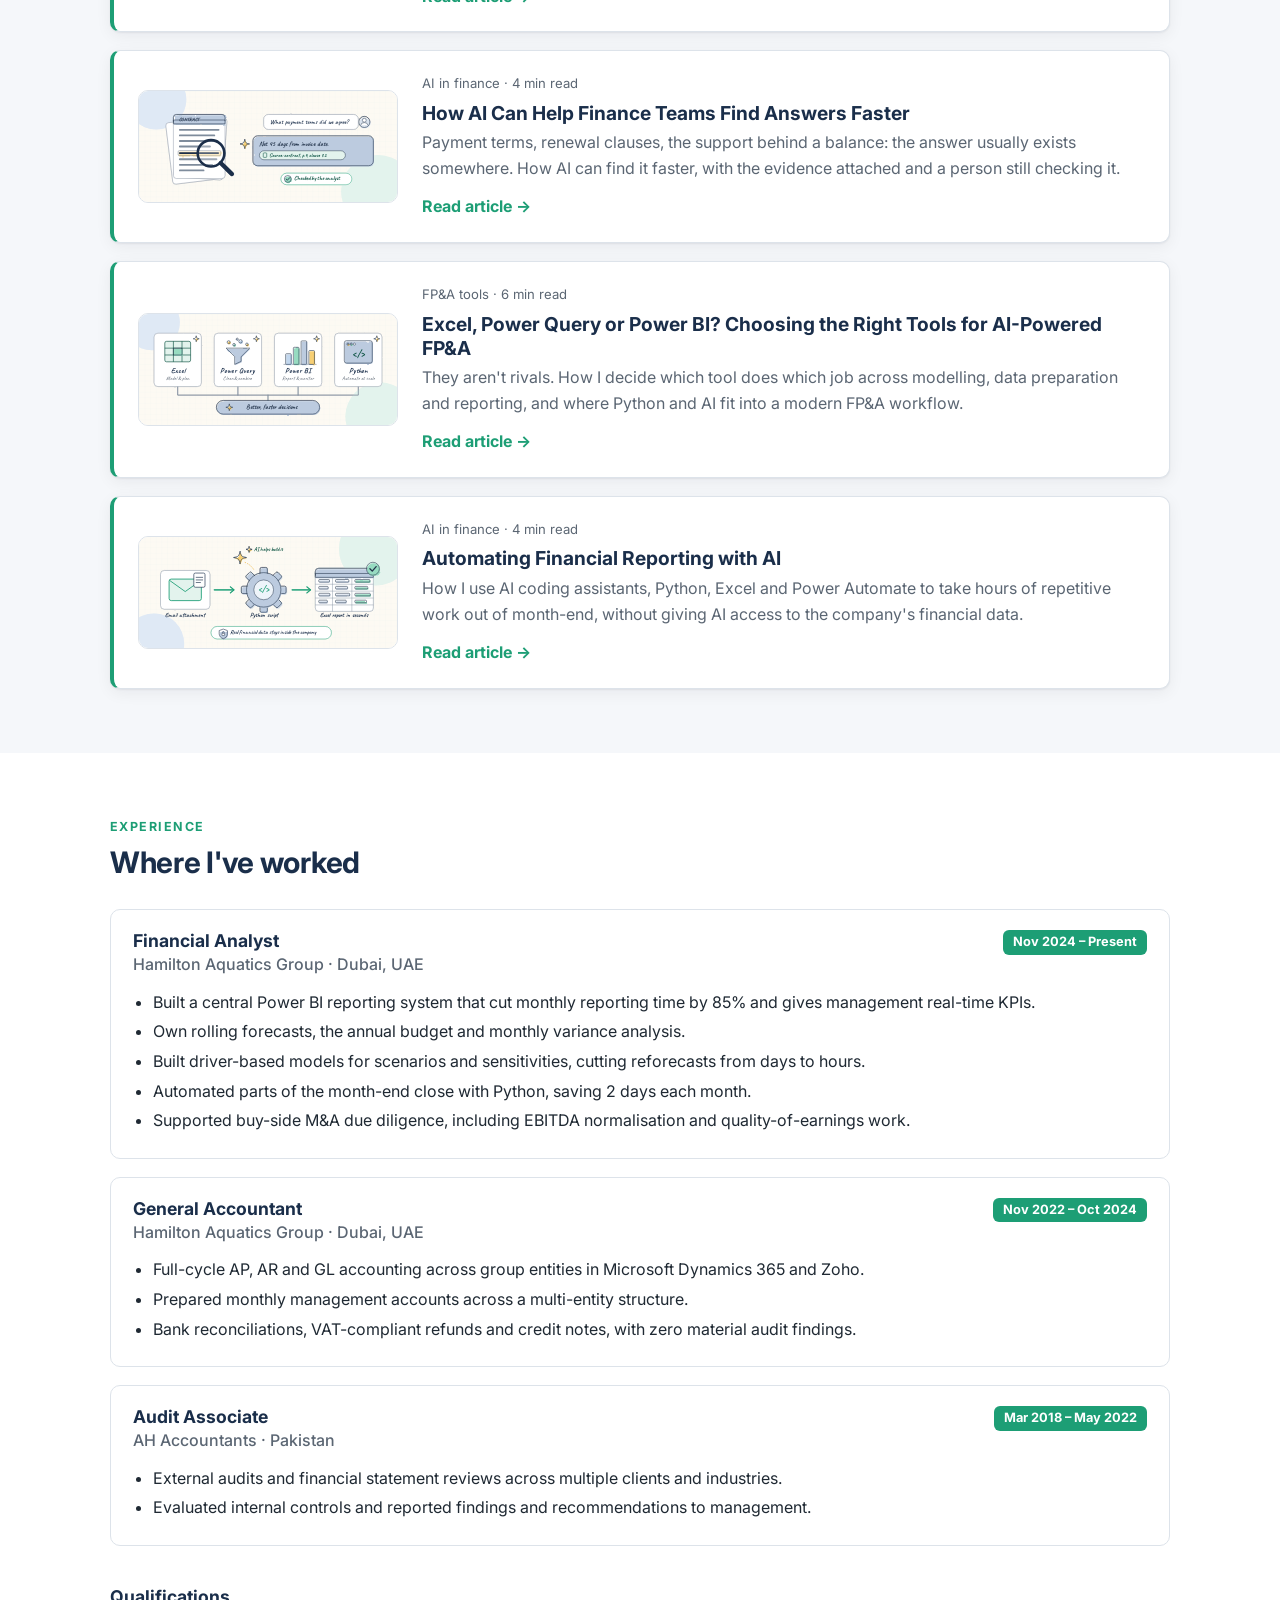
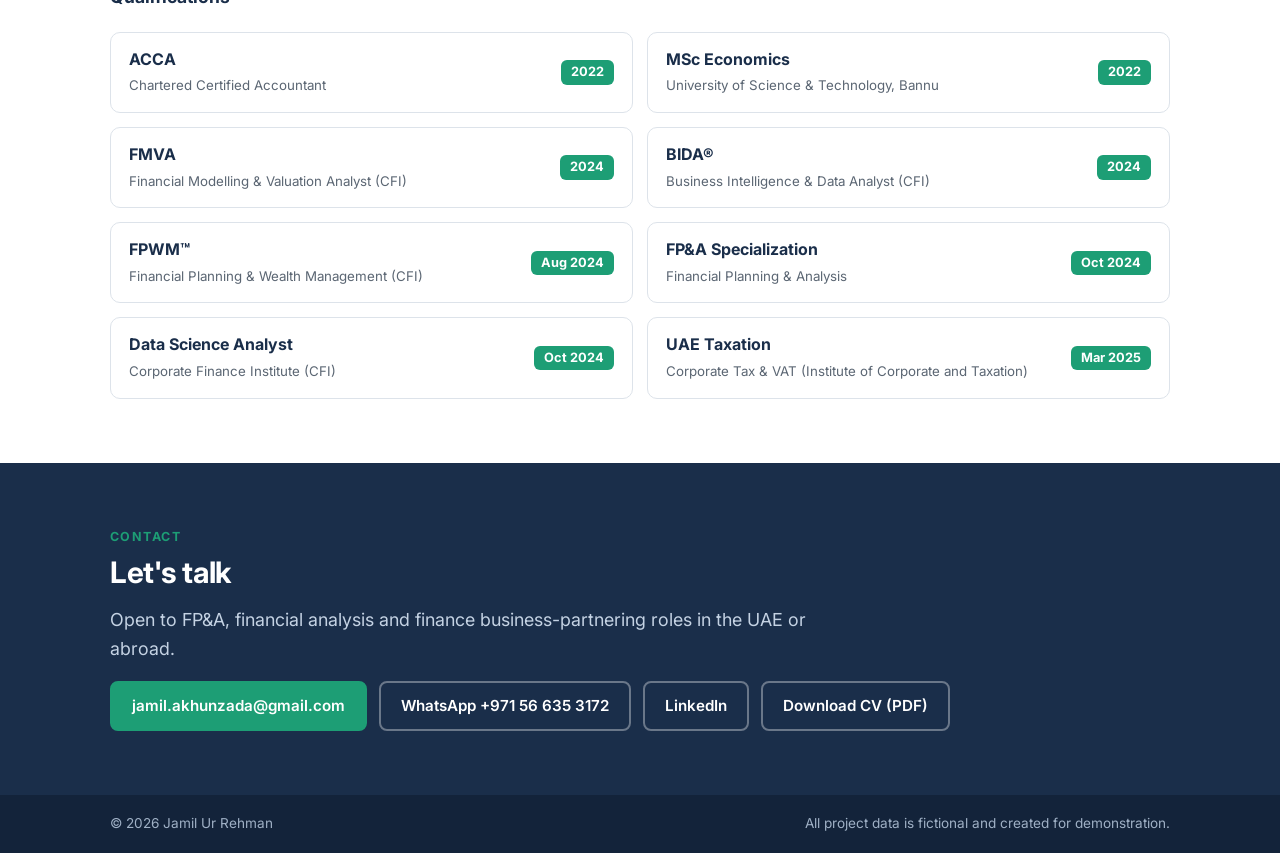
==== commit aece79dd: "Certificates: add FP&A Specialization and dates, drop BI Analyst Co-Authored-By: Claude Opus 5.5 <no" ====
--- a/index.html
+++ b/index.html
@@ -20,7 +20,7 @@
       <a href="#insights">Insights</a>
       <a href="#experience">Experience</a>
       <a href="#contact">Contact</a>
-      <a class="btn small" href="assets/files/Jamil-Ur-Rehman-CV.pdf" target="_blank" rel="noopener">Download CV</a>
+      <a class="btn small" href="assets/files/Jamil-Ur-Rehman-CV.pdf?v=2" target="_blank" rel="noopener">Download CV</a>
     </nav>
   </div>
 </header>
@@ -229,10 +229,10 @@
       <div class="cert"><div><b>MSc Economics</b><small>University of Science &amp; Technology, Bannu</small></div><span class="date">2022</span></div>
       <div class="cert"><div><b>FMVA</b><small>Financial Modelling &amp; Valuation Analyst (CFI)</small></div><span class="date">2024</span></div>
       <div class="cert"><div><b>BIDA®</b><small>Business Intelligence &amp; Data Analyst (CFI)</small></div><span class="date">2024</span></div>
-      <div class="cert"><div><b>FPWM™</b><small>Financial Planning &amp; Wealth Management (CFI)</small></div></div>
-      <div class="cert"><div><b>Business Intelligence Analyst</b><small>Corporate Finance Institute (CFI)</small></div></div>
-      <div class="cert"><div><b>Data Science Analyst</b><small>Corporate Finance Institute (CFI)</small></div></div>
-      <div class="cert"><div><b>UAE Taxation</b><small>Corporate Tax &amp; VAT (Institute of Corporate and Taxation)</small></div></div>
+      <div class="cert"><div><b>FPWM™</b><small>Financial Planning &amp; Wealth Management (CFI)</small></div><span class="date">Aug 2024</span></div>
+      <div class="cert"><div><b>FP&amp;A Specialization</b><small>Financial Planning &amp; Analysis</small></div><span class="date">Oct 2024</span></div>
+      <div class="cert"><div><b>Data Science Analyst</b><small>Corporate Finance Institute (CFI)</small></div><span class="date">Oct 2024</span></div>
+      <div class="cert"><div><b>UAE Taxation</b><small>Corporate Tax &amp; VAT (Institute of Corporate and Taxation)</small></div><span class="date">Mar 2025</span></div>
     </div>
   </div>
 </section>
@@ -246,7 +246,7 @@
       <a class="btn" href="mailto:jamil.akhunzada@gmail.com">jamil.akhunzada@gmail.com</a>
       <a class="btn ghost" href="https://wa.me/971566353172" target="_blank" rel="noopener">WhatsApp +971 56 635 3172</a>
       <a class="btn ghost" href="https://www.linkedin.com/in/jamil-ur-rehman-acca" target="_blank" rel="noopener">LinkedIn</a>
-      <a class="btn ghost" href="assets/files/Jamil-Ur-Rehman-CV.pdf" target="_blank" rel="noopener">Download CV (PDF)</a>
+      <a class="btn ghost" href="assets/files/Jamil-Ur-Rehman-CV.pdf?v=2" target="_blank" rel="noopener">Download CV (PDF)</a>
     </div>
   </div>
 </section>
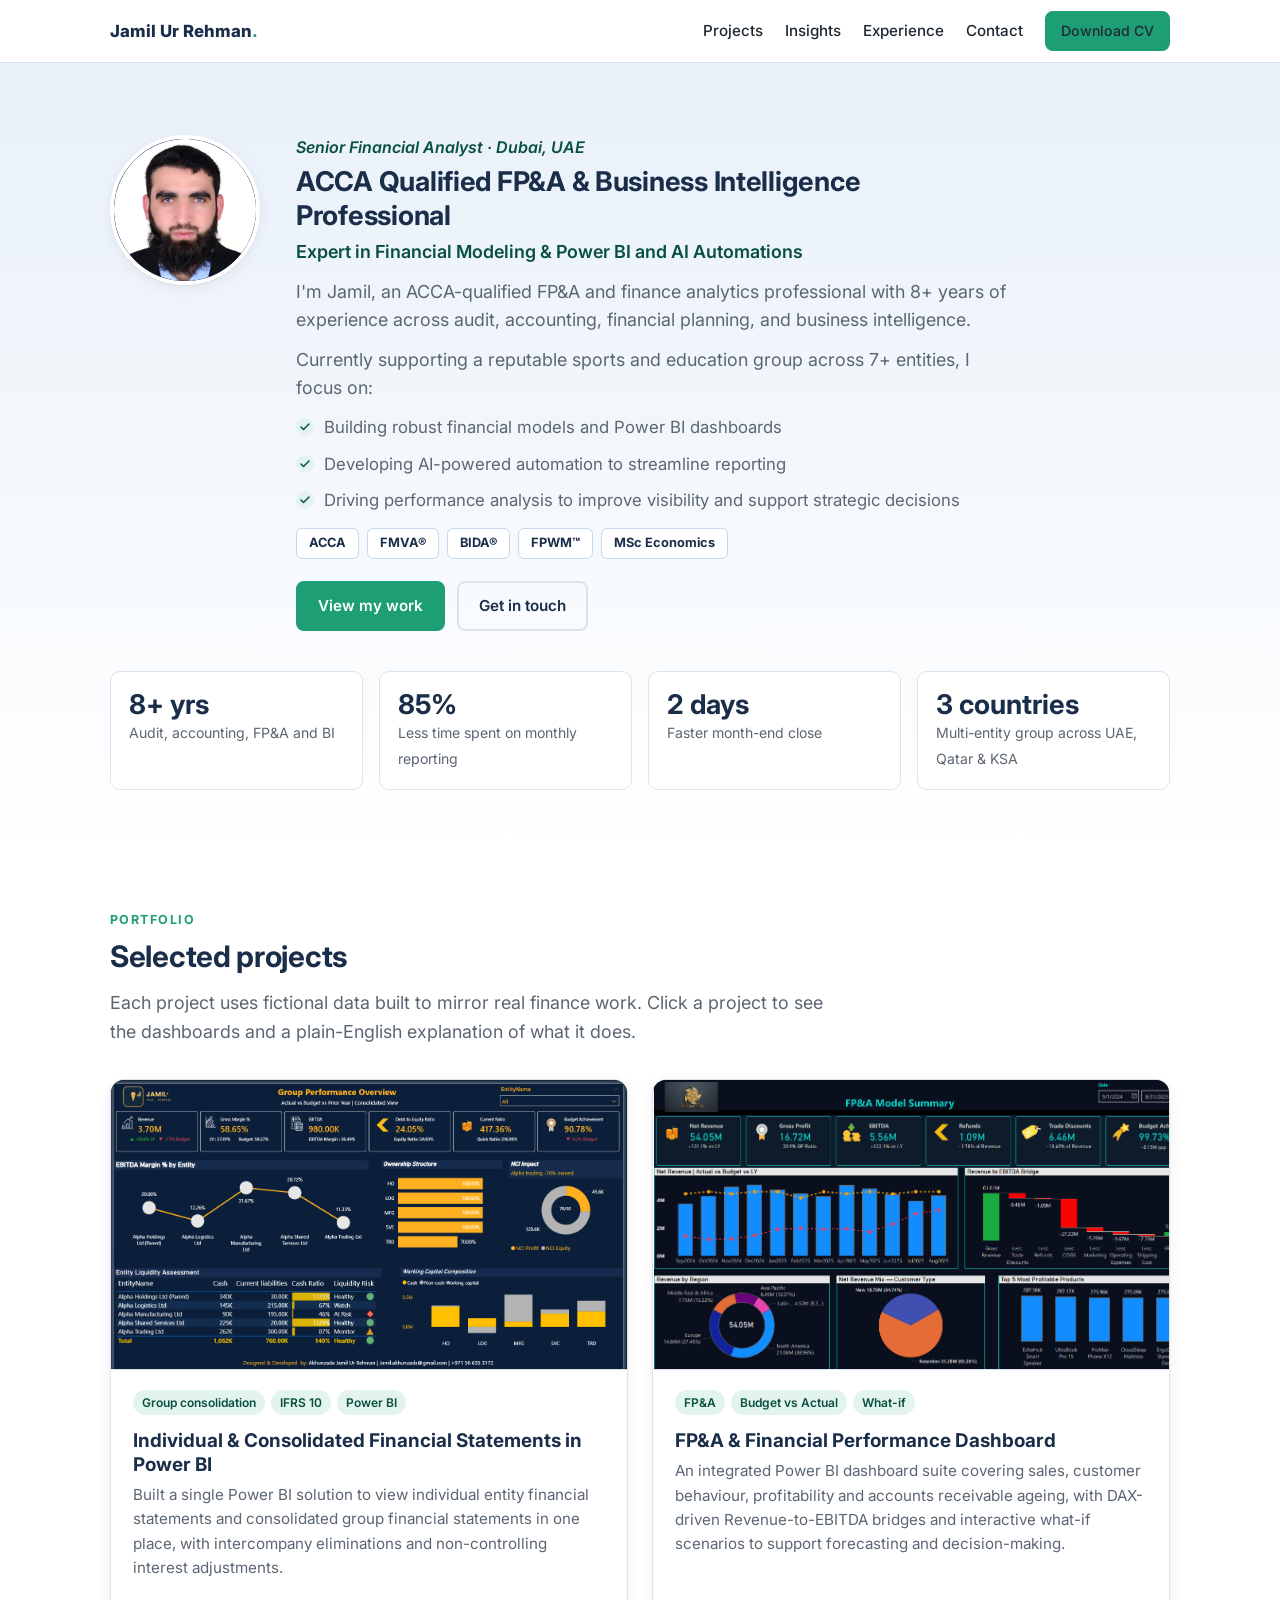
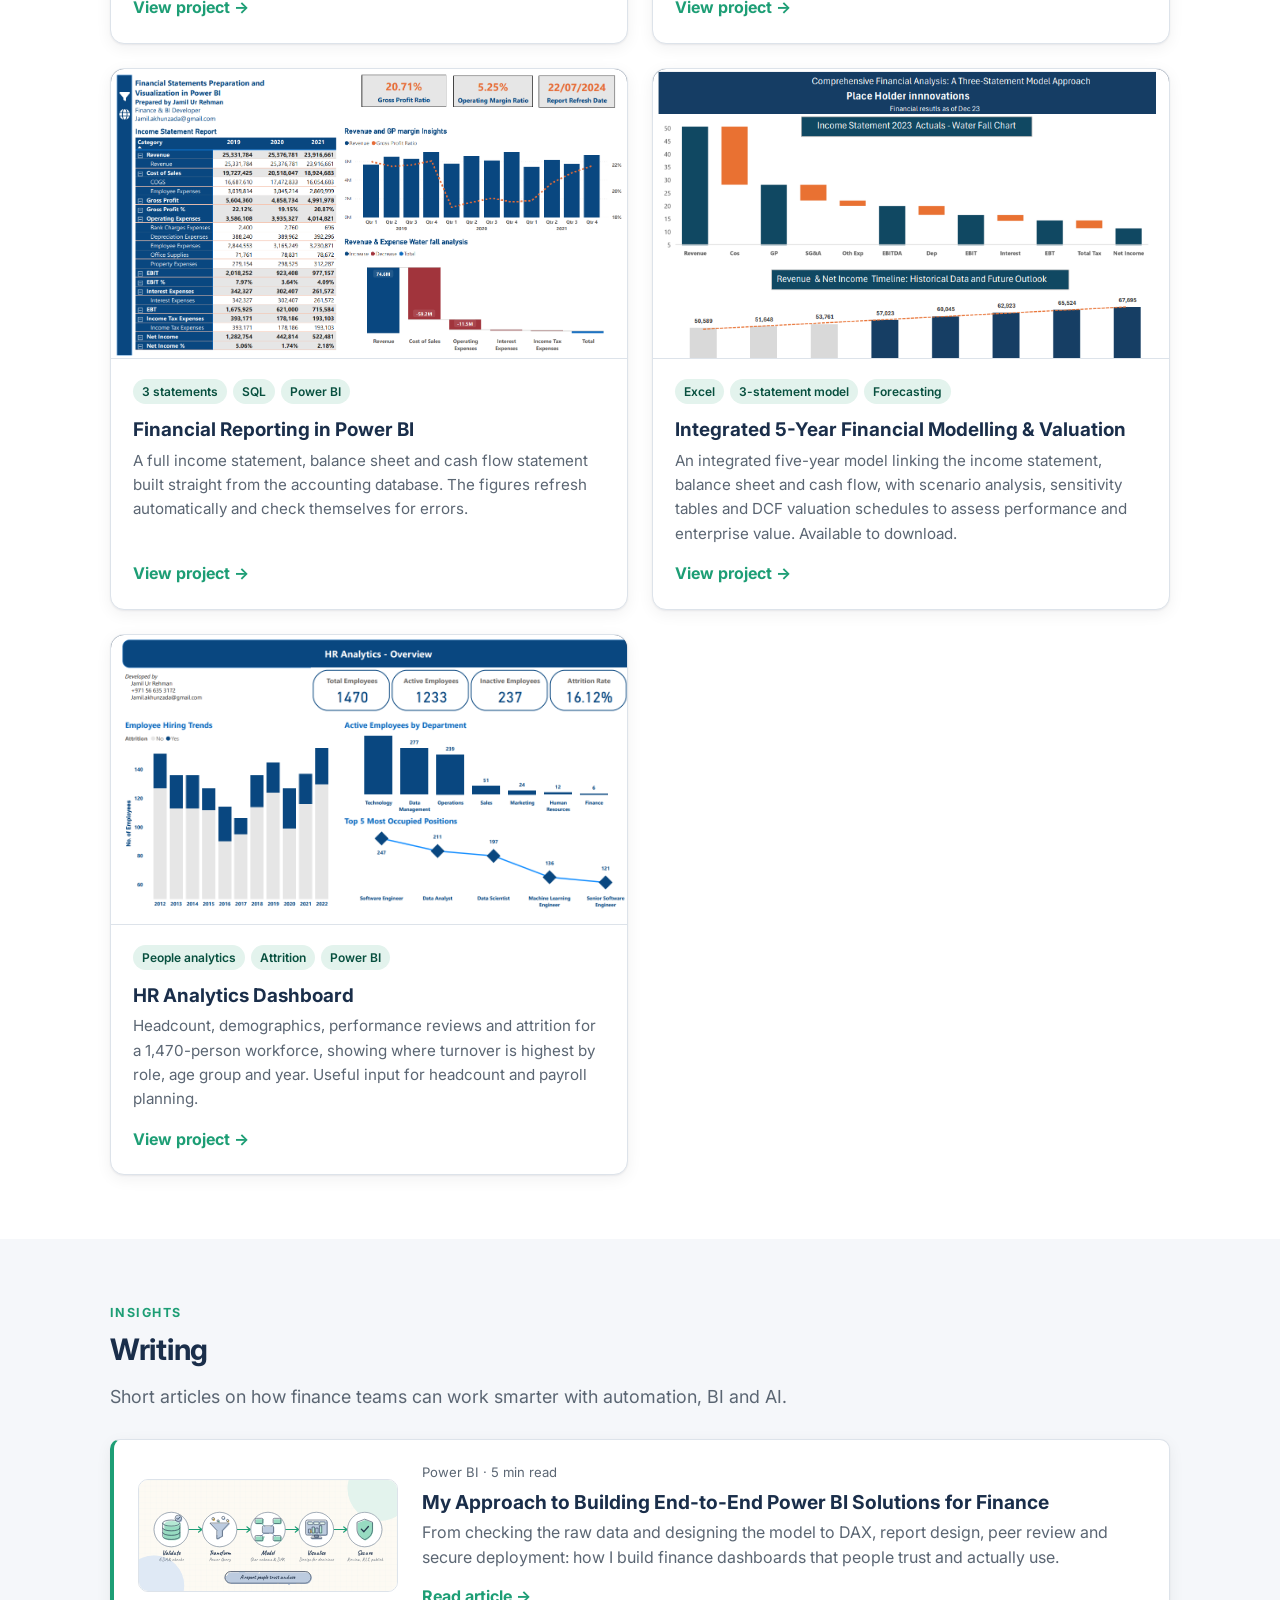
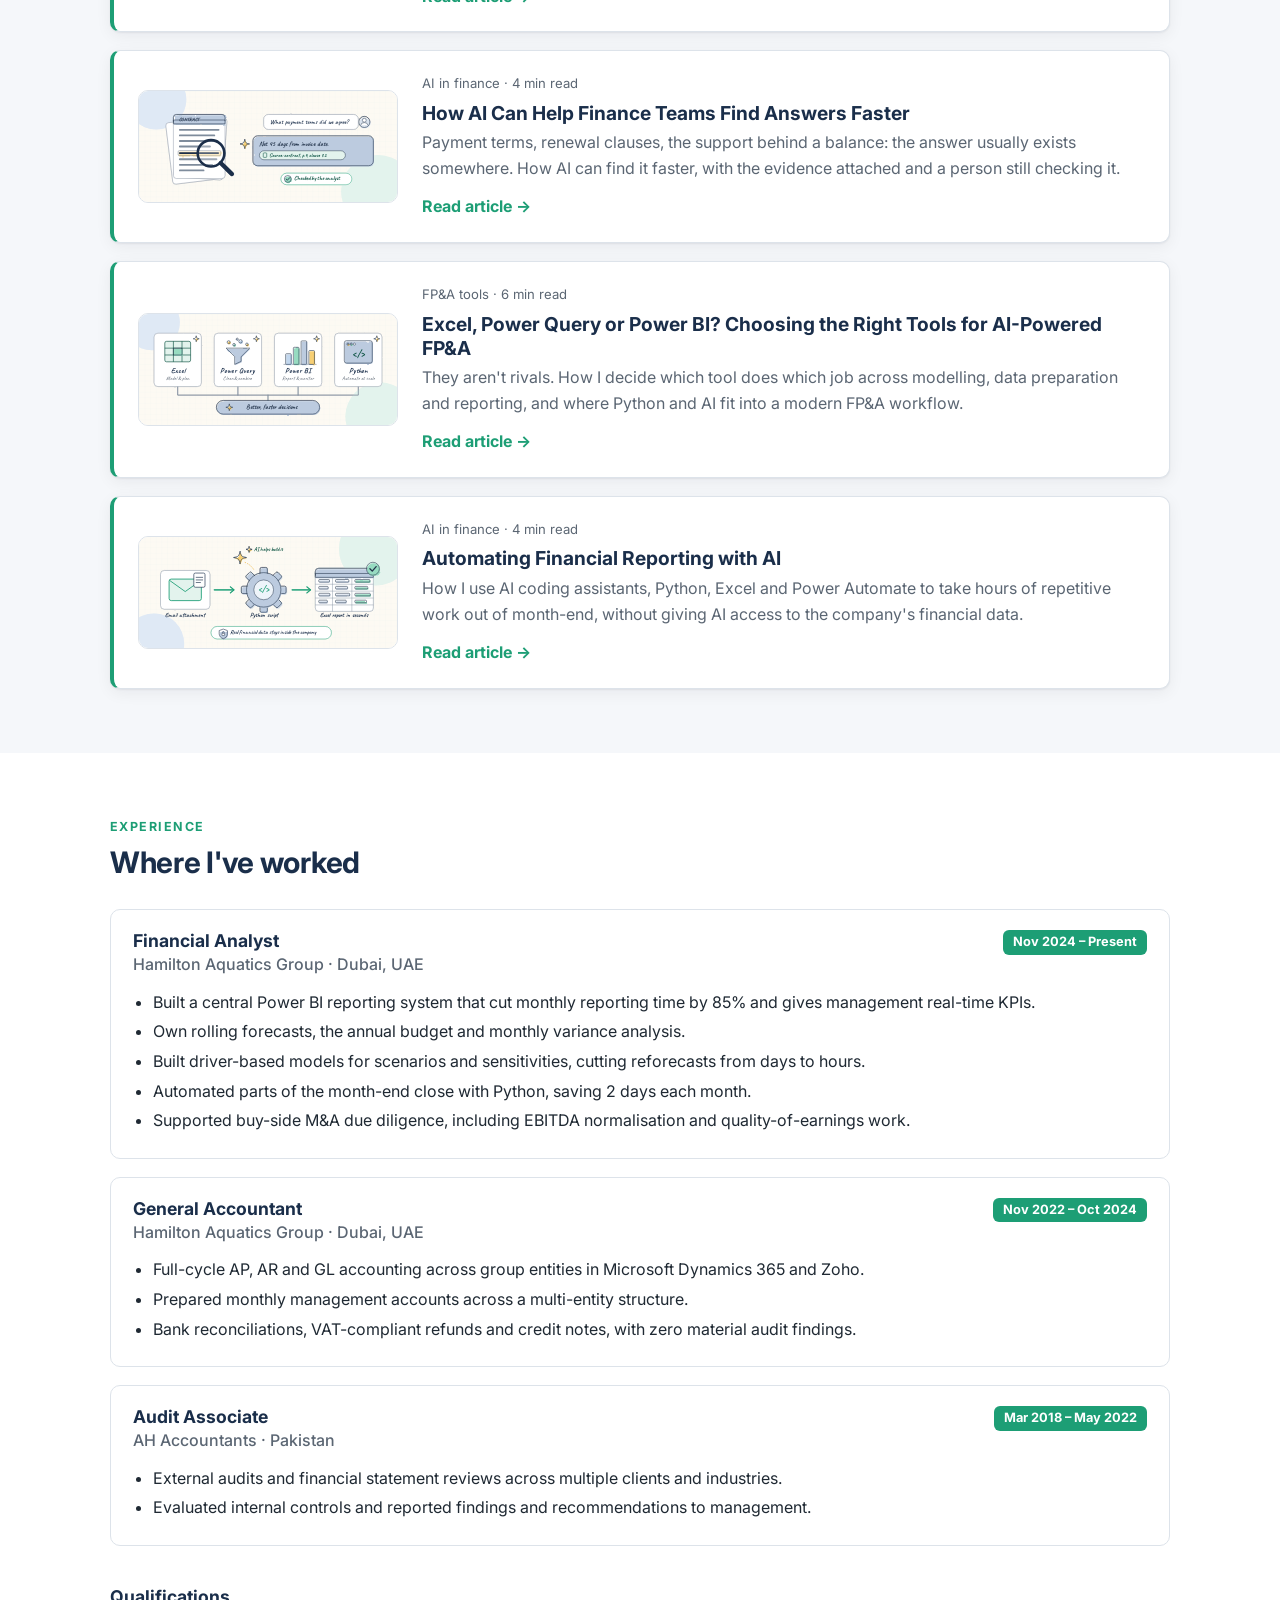
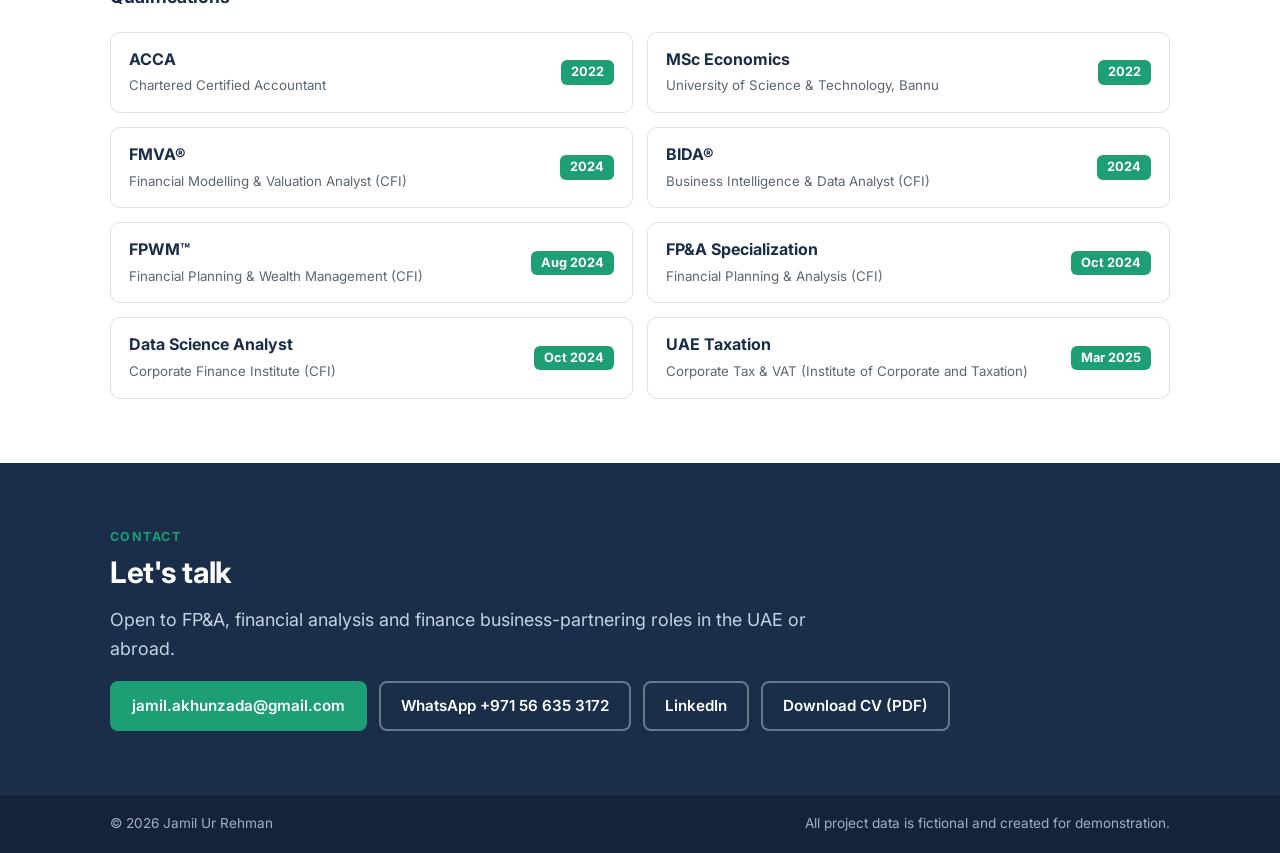
==== commit f7cb1522: "CV: all qualifications in one dated list; FMVA(R); FP&A Specialization issuer Co-Authored-By: Claude" ====
--- a/index.html
+++ b/index.html
@@ -20,7 +20,7 @@
       <a href="#insights">Insights</a>
       <a href="#experience">Experience</a>
       <a href="#contact">Contact</a>
-      <a class="btn small" href="assets/files/Jamil-Ur-Rehman-CV.pdf?v=2" target="_blank" rel="noopener">Download CV</a>
+      <a class="btn small" href="assets/files/Jamil-Ur-Rehman-CV.pdf?v=3" target="_blank" rel="noopener">Download CV</a>
     </nav>
   </div>
 </header>
@@ -42,7 +42,7 @@
           <li>Driving performance analysis to improve visibility and support strategic decisions</li>
         </ul>
         <div class="badges">
-          <span class="badge">ACCA</span><span class="badge">FMVA</span><span class="badge">BIDA®</span><span class="badge">FPWM™</span><span class="badge">MSc Economics</span>
+          <span class="badge">ACCA</span><span class="badge">FMVA®</span><span class="badge">BIDA®</span><span class="badge">FPWM™</span><span class="badge">MSc Economics</span>
         </div>
         <div class="btn-row">
           <a class="btn" href="#projects">View my work</a>
@@ -227,10 +227,10 @@
     <div class="certs">
       <div class="cert"><div><b>ACCA</b><small>Chartered Certified Accountant</small></div><span class="date">2022</span></div>
       <div class="cert"><div><b>MSc Economics</b><small>University of Science &amp; Technology, Bannu</small></div><span class="date">2022</span></div>
-      <div class="cert"><div><b>FMVA</b><small>Financial Modelling &amp; Valuation Analyst (CFI)</small></div><span class="date">2024</span></div>
+      <div class="cert"><div><b>FMVA®</b><small>Financial Modelling &amp; Valuation Analyst (CFI)</small></div><span class="date">2024</span></div>
       <div class="cert"><div><b>BIDA®</b><small>Business Intelligence &amp; Data Analyst (CFI)</small></div><span class="date">2024</span></div>
       <div class="cert"><div><b>FPWM™</b><small>Financial Planning &amp; Wealth Management (CFI)</small></div><span class="date">Aug 2024</span></div>
-      <div class="cert"><div><b>FP&amp;A Specialization</b><small>Financial Planning &amp; Analysis</small></div><span class="date">Oct 2024</span></div>
+      <div class="cert"><div><b>FP&amp;A Specialization</b><small>Financial Planning &amp; Analysis (CFI)</small></div><span class="date">Oct 2024</span></div>
       <div class="cert"><div><b>Data Science Analyst</b><small>Corporate Finance Institute (CFI)</small></div><span class="date">Oct 2024</span></div>
       <div class="cert"><div><b>UAE Taxation</b><small>Corporate Tax &amp; VAT (Institute of Corporate and Taxation)</small></div><span class="date">Mar 2025</span></div>
     </div>
@@ -246,7 +246,7 @@
       <a class="btn" href="mailto:jamil.akhunzada@gmail.com">jamil.akhunzada@gmail.com</a>
       <a class="btn ghost" href="https://wa.me/971566353172" target="_blank" rel="noopener">WhatsApp +971 56 635 3172</a>
       <a class="btn ghost" href="https://www.linkedin.com/in/jamil-ur-rehman-acca" target="_blank" rel="noopener">LinkedIn</a>
-      <a class="btn ghost" href="assets/files/Jamil-Ur-Rehman-CV.pdf?v=2" target="_blank" rel="noopener">Download CV (PDF)</a>
+      <a class="btn ghost" href="assets/files/Jamil-Ur-Rehman-CV.pdf?v=3" target="_blank" rel="noopener">Download CV (PDF)</a>
     </div>
   </div>
 </section>
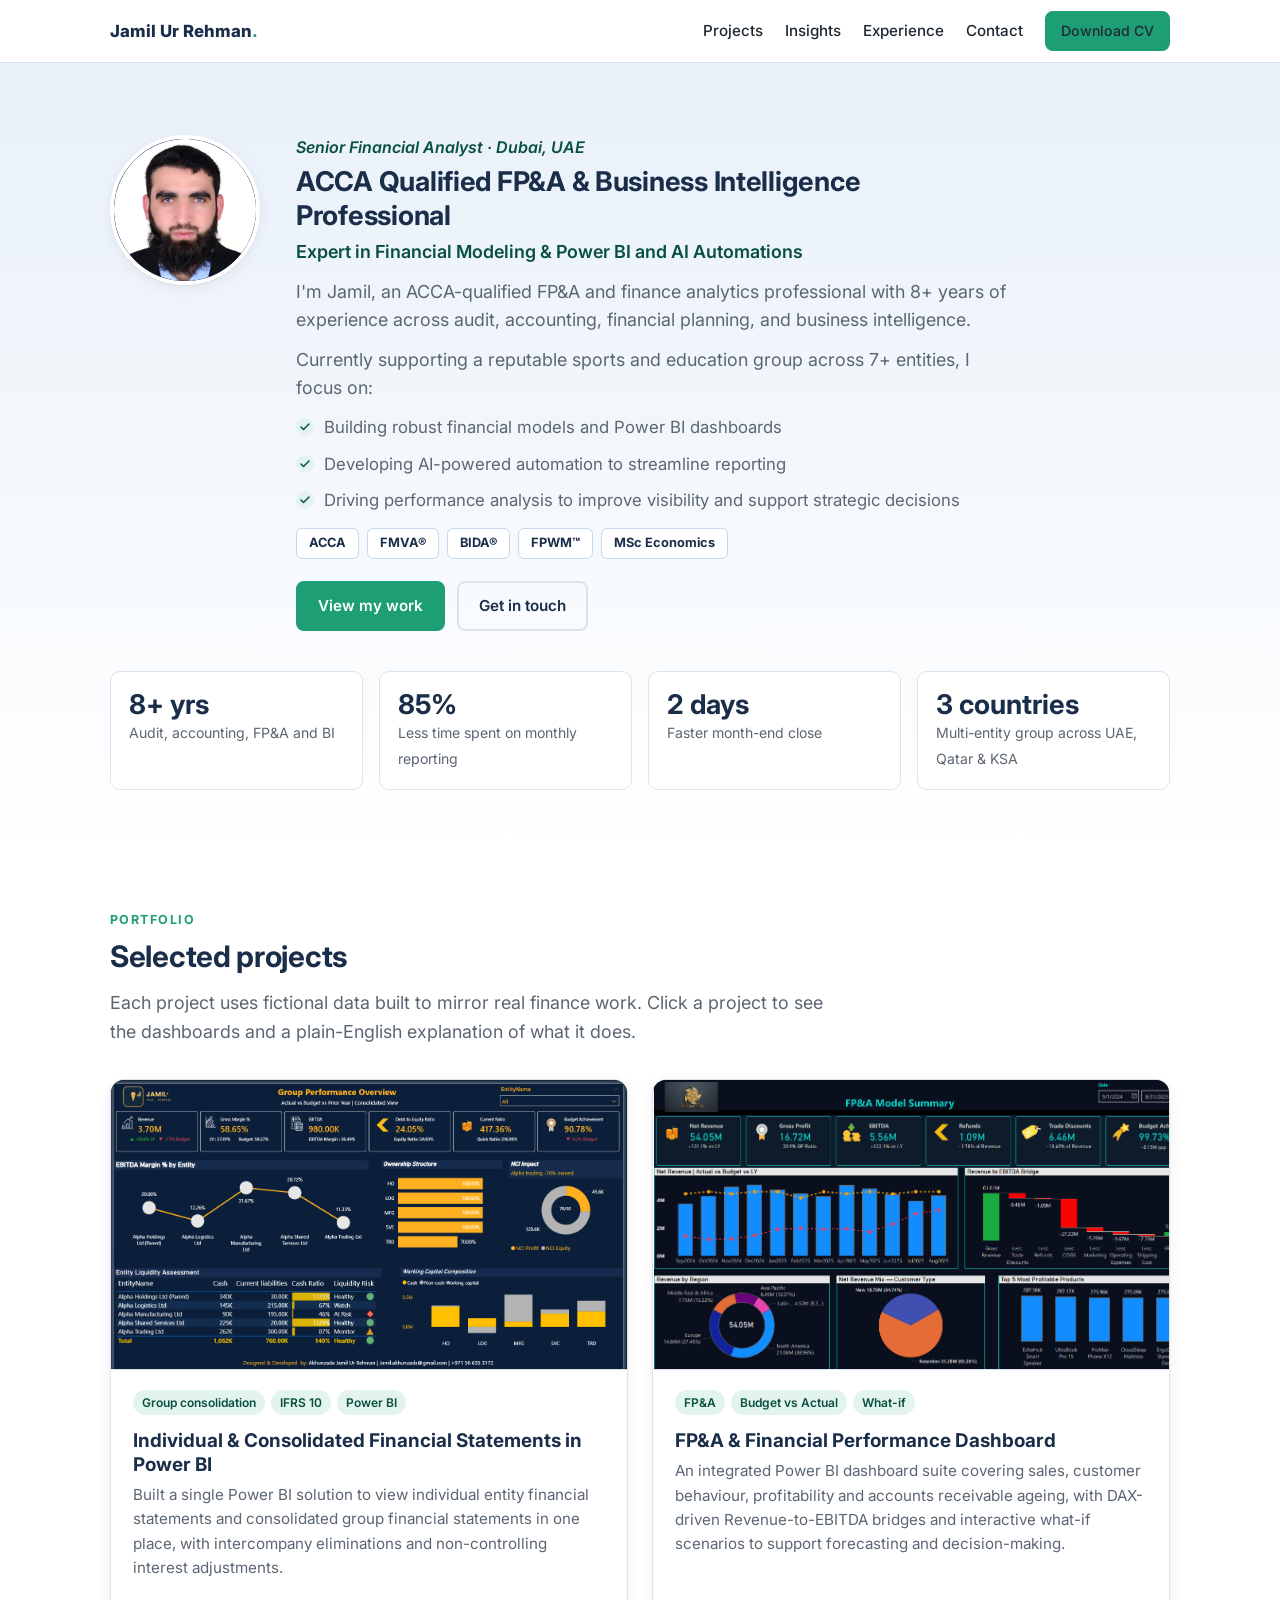
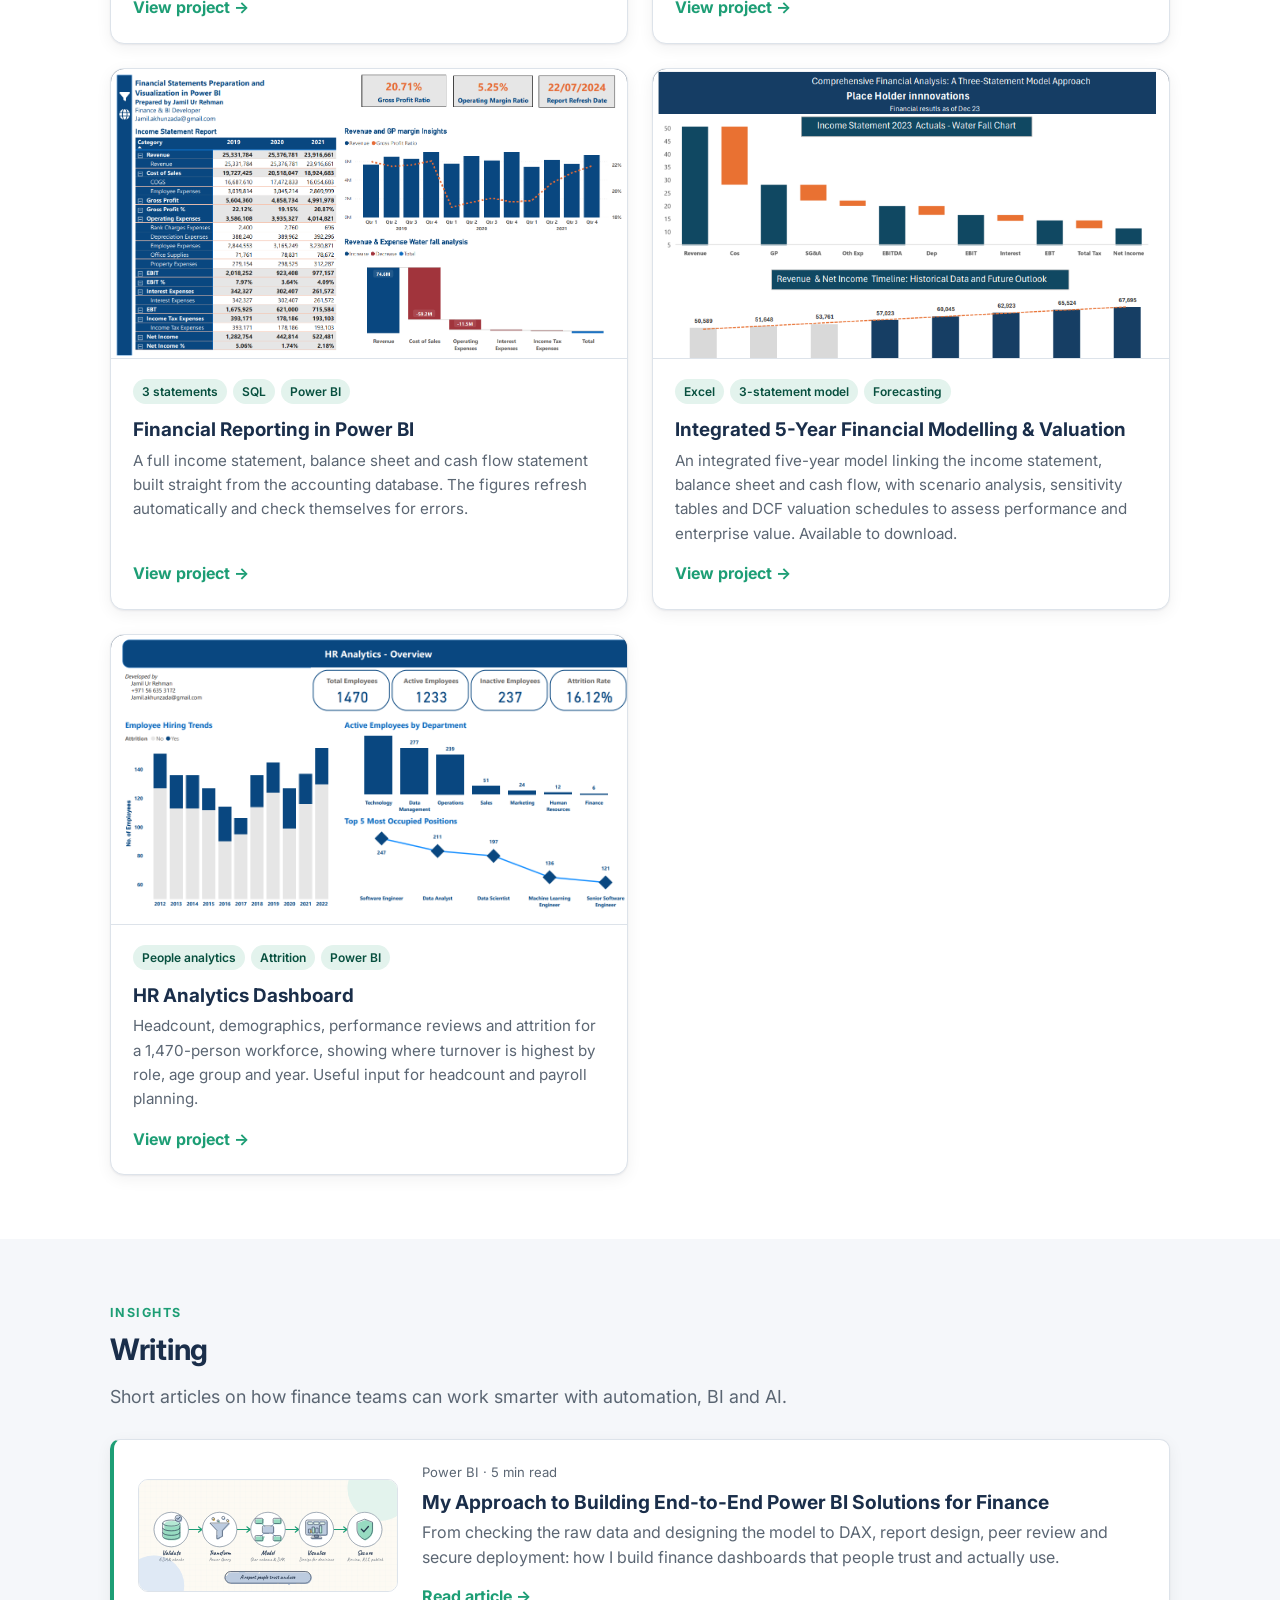
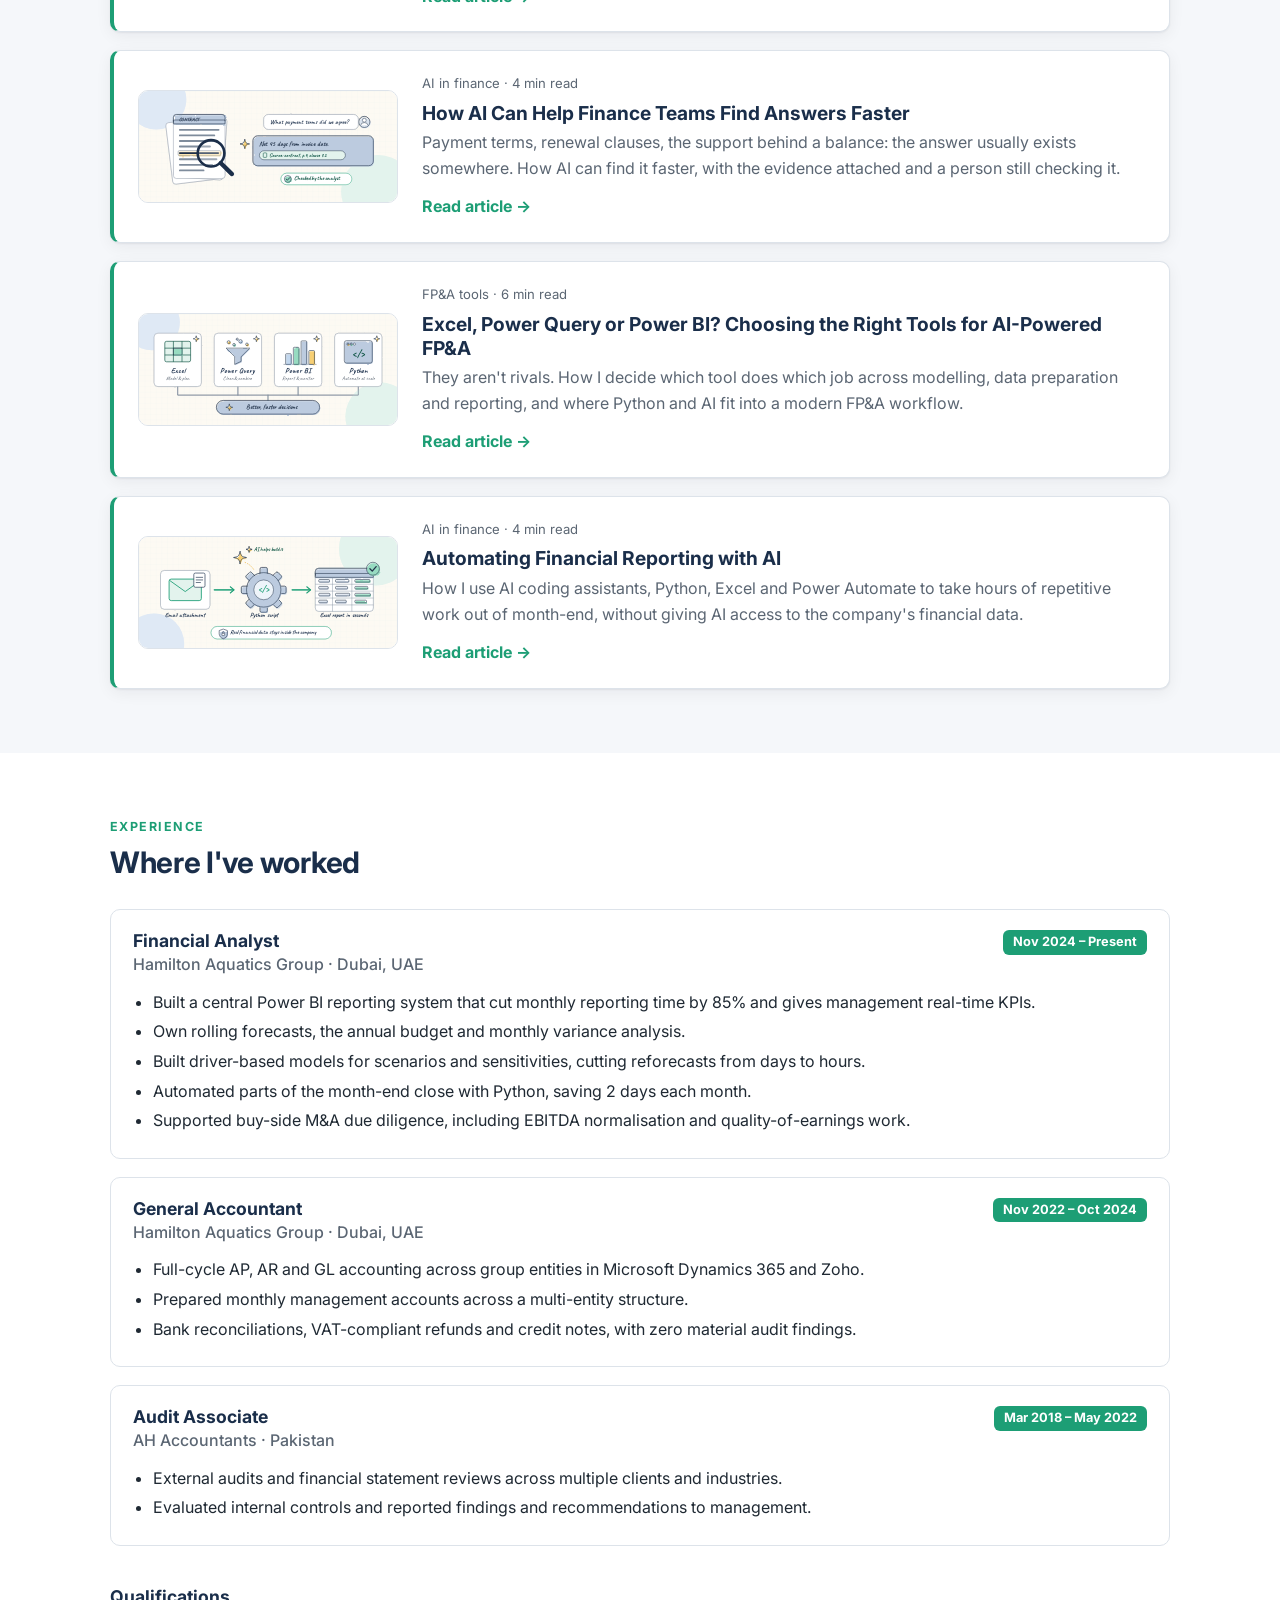
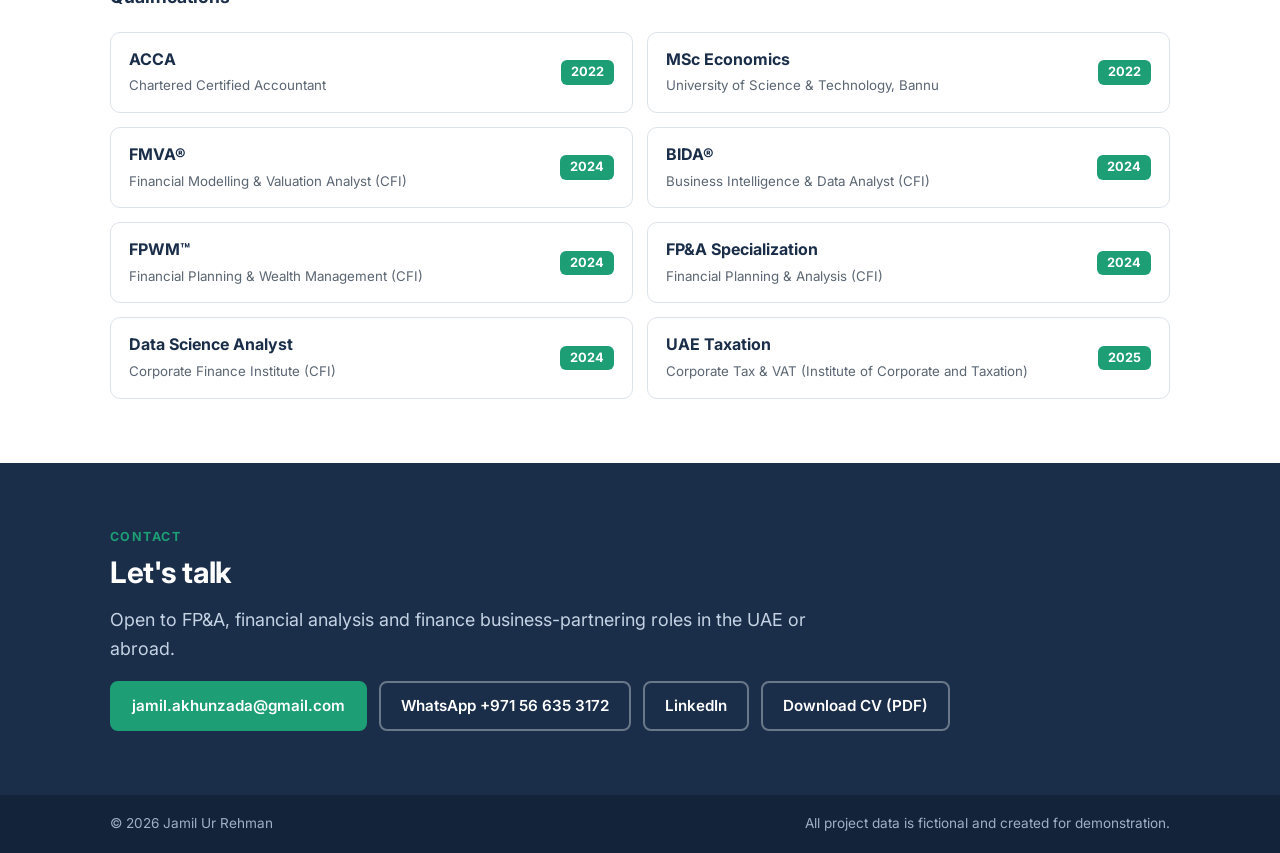
==== commit db787493: "Qualifications: show year only Co-Authored-By: Claude Opus 5.5 <noreply@anthropic.com>" ====
--- a/index.html
+++ b/index.html
@@ -229,10 +229,10 @@
       <div class="cert"><div><b>MSc Economics</b><small>University of Science &amp; Technology, Bannu</small></div><span class="date">2022</span></div>
       <div class="cert"><div><b>FMVA®</b><small>Financial Modelling &amp; Valuation Analyst (CFI)</small></div><span class="date">2024</span></div>
       <div class="cert"><div><b>BIDA®</b><small>Business Intelligence &amp; Data Analyst (CFI)</small></div><span class="date">2024</span></div>
-      <div class="cert"><div><b>FPWM™</b><small>Financial Planning &amp; Wealth Management (CFI)</small></div><span class="date">Aug 2024</span></div>
-      <div class="cert"><div><b>FP&amp;A Specialization</b><small>Financial Planning &amp; Analysis (CFI)</small></div><span class="date">Oct 2024</span></div>
-      <div class="cert"><div><b>Data Science Analyst</b><small>Corporate Finance Institute (CFI)</small></div><span class="date">Oct 2024</span></div>
-      <div class="cert"><div><b>UAE Taxation</b><small>Corporate Tax &amp; VAT (Institute of Corporate and Taxation)</small></div><span class="date">Mar 2025</span></div>
+      <div class="cert"><div><b>FPWM™</b><small>Financial Planning &amp; Wealth Management (CFI)</small></div><span class="date">2024</span></div>
+      <div class="cert"><div><b>FP&amp;A Specialization</b><small>Financial Planning &amp; Analysis (CFI)</small></div><span class="date">2024</span></div>
+      <div class="cert"><div><b>Data Science Analyst</b><small>Corporate Finance Institute (CFI)</small></div><span class="date">2024</span></div>
+      <div class="cert"><div><b>UAE Taxation</b><small>Corporate Tax &amp; VAT (Institute of Corporate and Taxation)</small></div><span class="date">2025</span></div>
     </div>
   </div>
 </section>
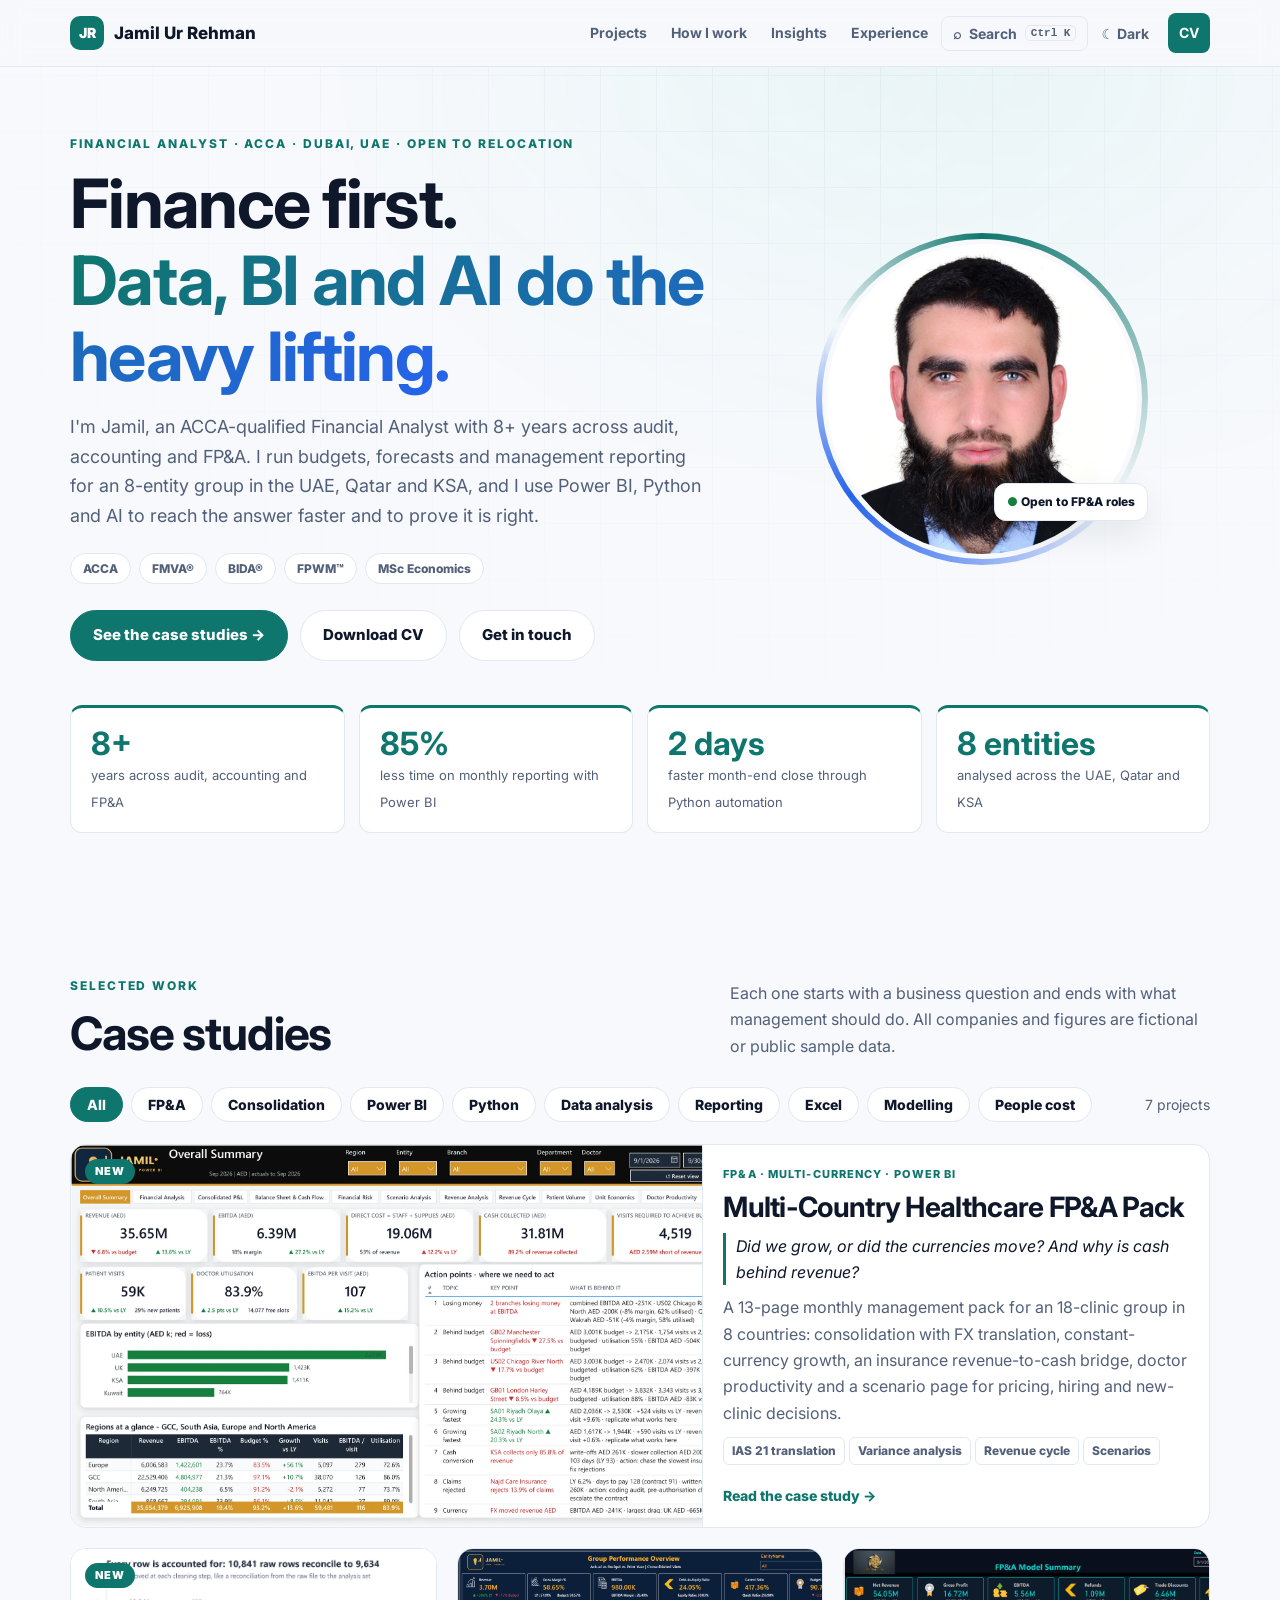
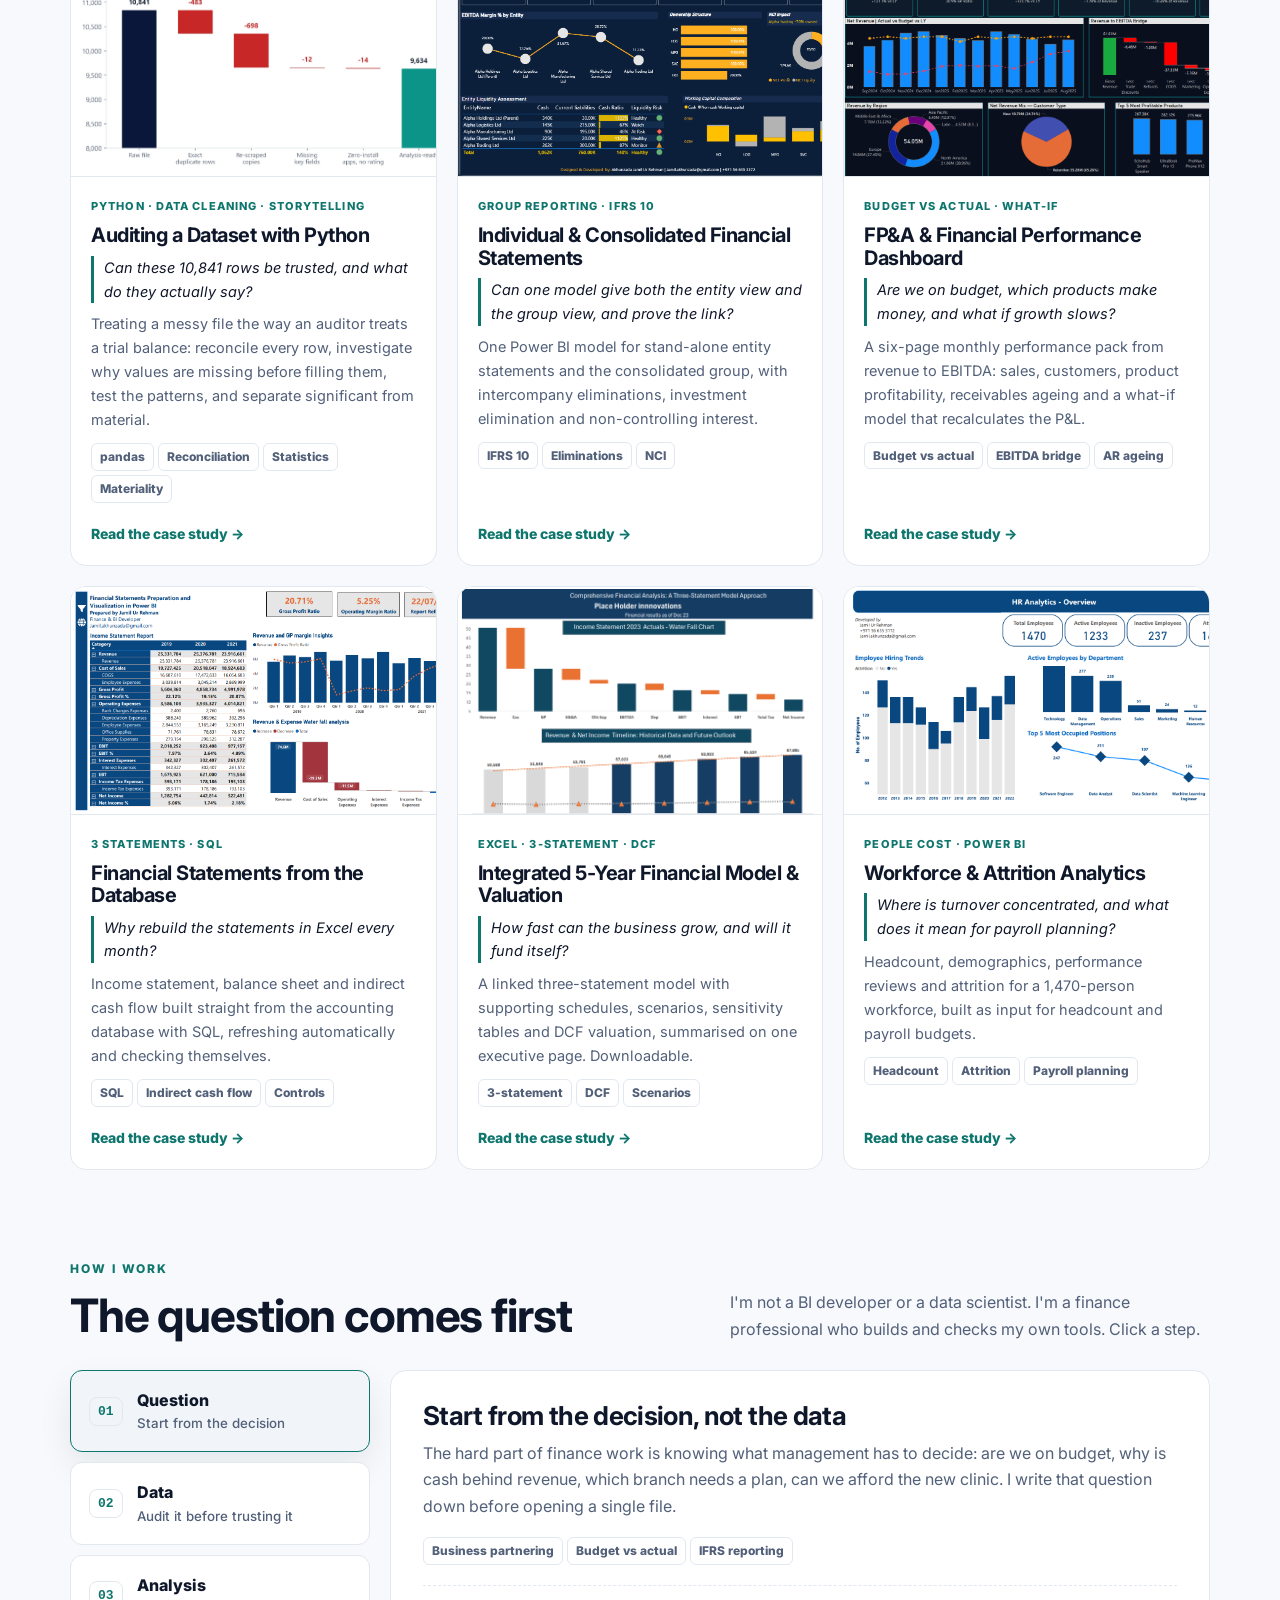
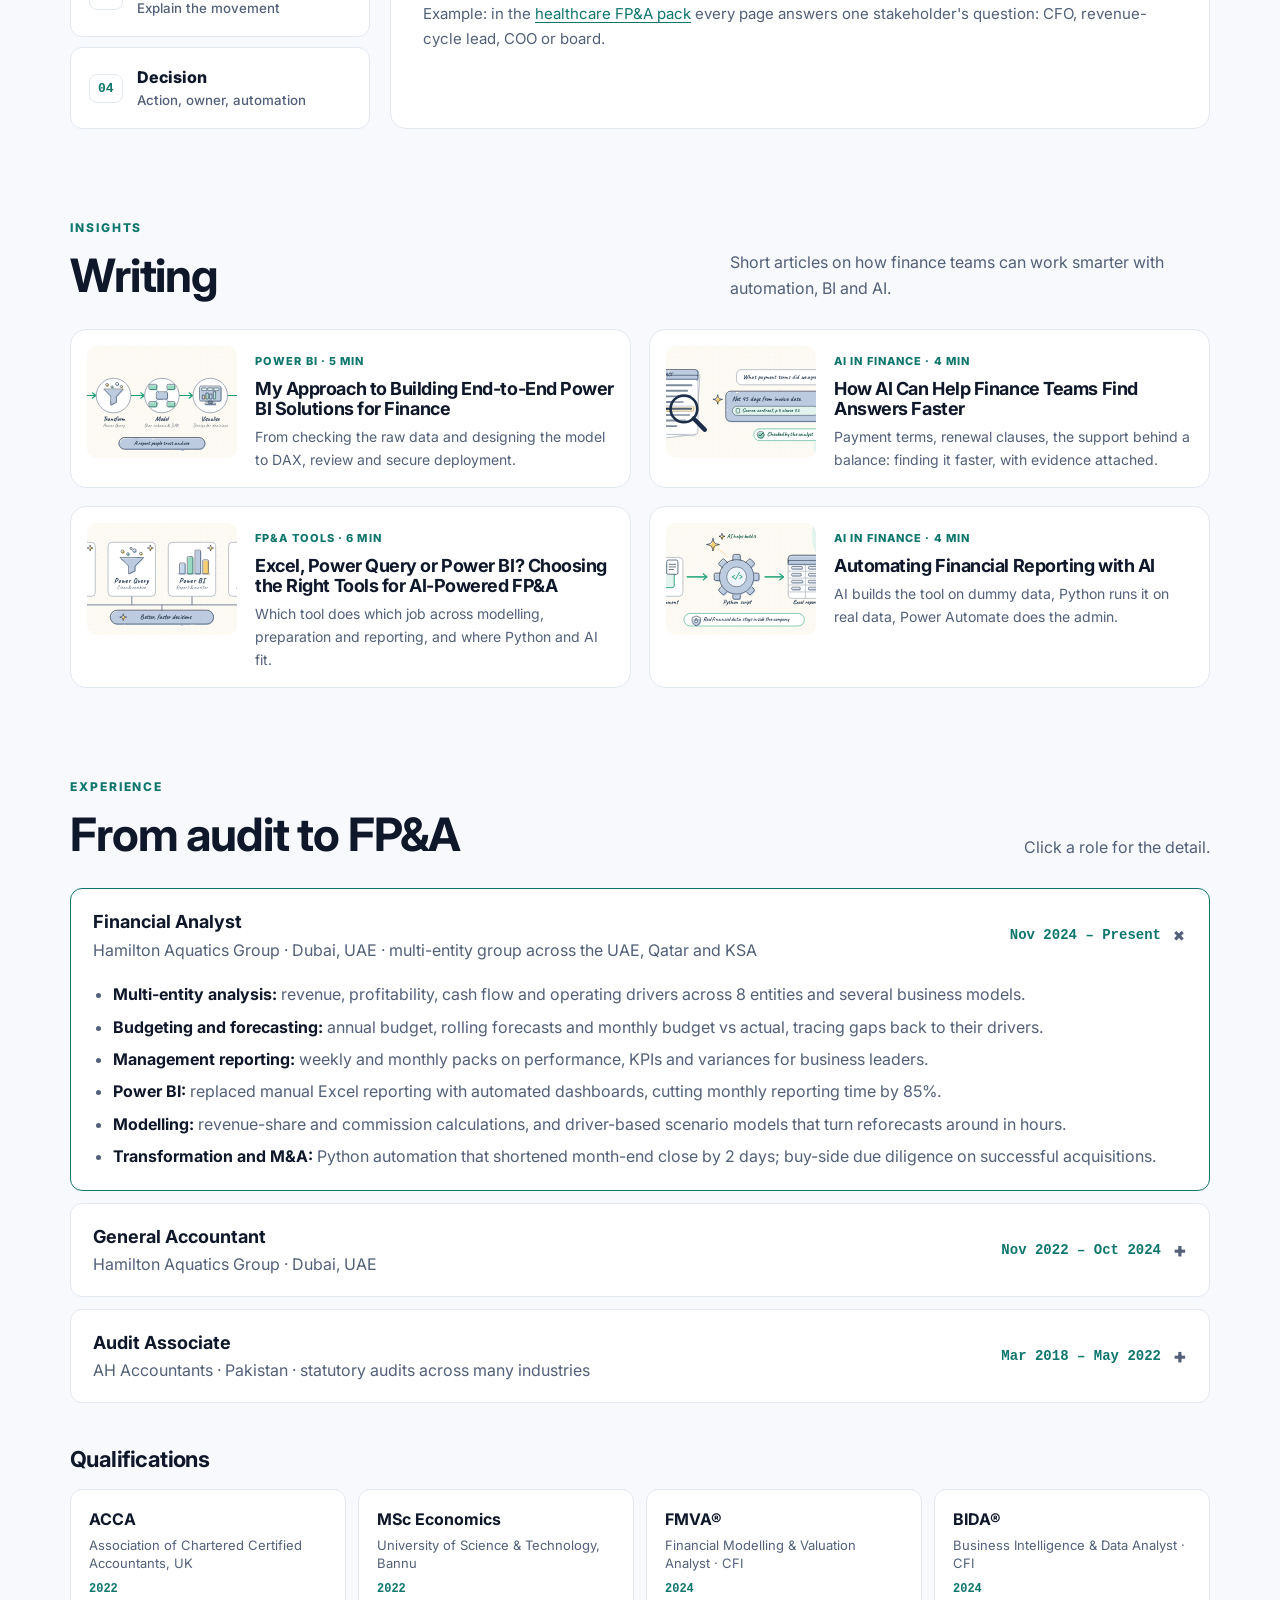
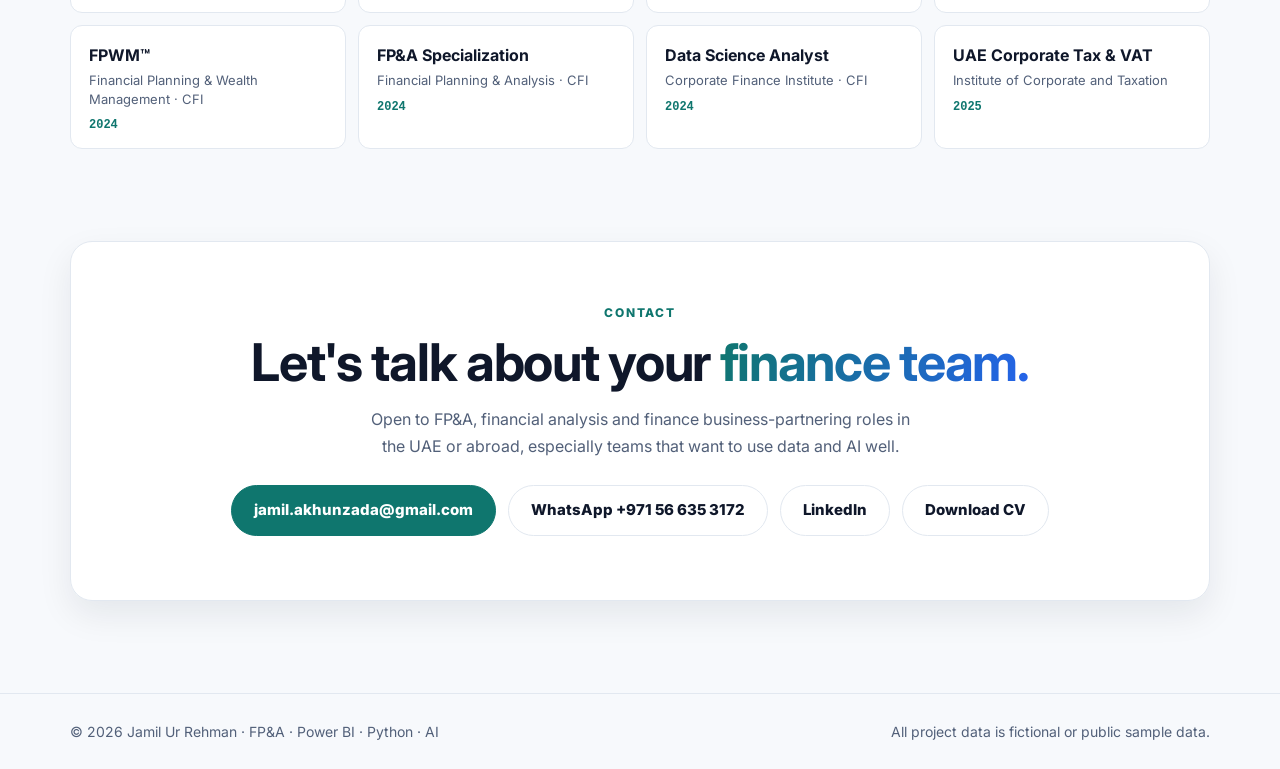
==== commit f831417b: "Redesign: light/teal theme, dashboard-first case studies, two new projects - New: Multi-Country Heal" ====
--- a/index.html
+++ b/index.html
@@ -1,263 +1,171 @@
 <!doctype html>
-<html lang="en">
+<html lang="en" data-theme="light" data-root="">
 <head>
-  <meta charset="utf-8">
-  <meta name="viewport" content="width=device-width, initial-scale=1">
-  <title>Jamil Ur Rehman | FP&amp;A &amp; Finance Analytics</title>
-  <meta name="description" content="Portfolio of Jamil Ur Rehman, ACCA, FMVA. FP&A, financial modelling, group consolidation and Power BI reporting.">
-  <link rel="preconnect" href="https://fonts.googleapis.com">
-  <link rel="preconnect" href="https://fonts.gstatic.com" crossorigin>
-  <link href="https://fonts.googleapis.com/css2?family=Inter:wght@400;500;600;700;800&display=swap" rel="stylesheet">
-  <link rel="stylesheet" href="assets/css/style.css?v=8">
+<meta charset="utf-8">
+<meta name="viewport" content="width=device-width, initial-scale=1, viewport-fit=cover">
+<title>Jamil Ur Rehman | Financial Analyst · FP&amp;A, Power BI, Python &amp; AI</title>
+<meta name="description" content="ACCA-qualified Financial Analyst in Dubai. FP&A, budgeting, consolidation and management reporting, with Power BI, Python and AI doing the heavy lifting.">
+<meta property="og:title" content="Jamil Ur Rehman | Financial Analyst · FP&amp;A, Power BI, Python &amp; AI">
+<meta property="og:description" content="Finance first. Data, BI and AI do the heavy lifting. Case studies in FP&A, consolidation, Python data analysis and financial modelling.">
+<meta property="og:image" content="https://jamil-datafinance.github.io/assets/img/healthcare-fpa/overall-summary.webp">
+<meta name="theme-color" content="#f7f9fc">
+<link rel="icon" href="data:image/svg+xml,%3Csvg xmlns='http://www.w3.org/2000/svg' viewBox='0 0 64 64'%3E%3Crect width='64' height='64' rx='14' fill='%230f766e'/%3E%3Ctext x='32' y='42' font-family='Arial' font-weight='900' font-size='26' text-anchor='middle' fill='%23ffffff'%3EJR%3C/text%3E%3C/svg%3E">
+<link rel="preconnect" href="https://fonts.googleapis.com">
+<link rel="preconnect" href="https://fonts.gstatic.com" crossorigin>
+<link href="https://fonts.googleapis.com/css2?family=Inter:wght@400;500;600;700;800;900&display=swap" rel="stylesheet">
+<link rel="stylesheet" href="assets/css/style.css?v=11">
+<script>try{var t=localStorage.getItem("theme");if(t)document.documentElement.setAttribute("data-theme",t)}catch(e){}</script>
+<script type="application/ld+json">{"@context":"https://schema.org","@type":"Person","name":"Jamil Ur Rehman","jobTitle":"Financial Analyst","url":"https://jamil-datafinance.github.io","sameAs":["https://www.linkedin.com/in/jamil-ur-rehman-acca"],"knowsAbout":["FP&A","Budgeting and forecasting","Group consolidation","Power BI","Python","AI-assisted automation"]}</script>
 </head>
 <body>
+<div id="prog"></div>
+<a class="skip" href="#work">Skip to projects</a>
+<header class="bar"><div class="wrap">
+  <a class="brand" href="index.html"><i>JR</i><span>Jamil Ur Rehman</span></a>
+  <nav class="nav" aria-label="Main">
+    <a class="h" href="#work">Projects</a><a class="h" href="#how">How I work</a><a class="h" href="#insights">Insights</a><a class="h" href="#experience">Experience</a>
+    <button class="kbtn" type="button" data-cmd aria-label="Search the portfolio (Ctrl+K)">⌕ <span>Search</span> <kbd>Ctrl K</kbd></button>
+    <button id="th" type="button" aria-pressed="false">☀ Light</button>
+    <a class="cv" href="assets/files/Jamil-Ur-Rehman-CV.pdf?v=4" target="_blank" rel="noopener">CV</a>
+  </nav>
+</div></header>
 
-<header class="topbar">
-  <div class="wrap">
-    <a class="brand" href="index.html">Jamil Ur Rehman<span>.</span></a>
-    <nav class="nav">
-      <a href="#projects">Projects</a>
-      <a href="#insights">Insights</a>
-      <a href="#experience">Experience</a>
-      <a href="#contact">Contact</a>
-      <a class="btn small" href="assets/files/Jamil-Ur-Rehman-CV.pdf?v=3" target="_blank" rel="noopener">Download CV</a>
-    </nav>
-  </div>
-</header>
-
-<section class="hero">
-  <div class="wrap">
-    <div class="hero-grid">
-      <div class="avatar"><img src="assets/img/jamil.png" alt="Jamil Ur Rehman"></div>
-      <div>
-        <div class="role">Senior Financial Analyst · Dubai, UAE</div>
-        <h1 class="headline">ACCA Qualified FP&amp;A &amp; Business Intelligence Professional
-          <span>Expert in Financial Modeling &amp; Power BI and AI Automations</span></h1>
-        <p class="lead">I'm Jamil, an ACCA-qualified FP&amp;A and finance analytics professional with 8+ years of experience
-          across audit, accounting, financial planning, and business intelligence.</p>
-        <p class="lead">Currently supporting a reputable sports and education group across 7+ entities, I focus on:</p>
-        <ul class="ticks lead-list">
-          <li>Building robust financial models and Power BI dashboards</li>
-          <li>Developing AI-powered automation to streamline reporting</li>
-          <li>Driving performance analysis to improve visibility and support strategic decisions</li>
-        </ul>
-        <div class="badges">
-          <span class="badge">ACCA</span><span class="badge">FMVA®</span><span class="badge">BIDA®</span><span class="badge">FPWM™</span><span class="badge">MSc Economics</span>
-        </div>
-        <div class="btn-row">
-          <a class="btn" href="#projects">View my work</a>
-          <a class="btn ghost" href="#contact">Get in touch</a>
-        </div>
+<main id="home">
+<section class="hero"><div class="wrap">
+  <div class="hero-grid">
+    <div>
+      <span class="eye">Financial Analyst · ACCA · Dubai, UAE · Open to relocation</span>
+      <h1>Finance first.<br><em>Data, BI and AI do the heavy lifting.</em></h1>
+      <p class="lead">I'm Jamil, an ACCA-qualified Financial Analyst with 8+ years across audit, accounting and FP&amp;A. I run budgets,
+        forecasts and management reporting for an 8-entity group in the UAE, Qatar and KSA, and I use Power BI, Python and AI
+        to reach the answer faster and to prove it is right.</p>
+      <div class="chips"><span class="chip">ACCA</span><span class="chip">FMVA®</span><span class="chip">BIDA®</span><span class="chip">FPWM™</span><span class="chip">MSc Economics</span></div>
+      <div class="cta">
+        <a class="btn g" href="#work">See the case studies →</a>
+        <a class="btn" href="assets/files/Jamil-Ur-Rehman-CV.pdf?v=4" target="_blank" rel="noopener">Download CV</a>
+        <a class="btn" href="#contact">Get in touch</a>
       </div>
     </div>
+    <div class="pic"><img src="assets/img/jamil.png" alt="Jamil Ur Rehman" width="680" height="680" fetchpriority="high"><span class="badge"><b>●</b> Open to FP&amp;A roles</span></div>
+  </div>
+  <div class="kpis">
+    <div class="kpi rv"><strong data-count="8" data-suffix="+">8+</strong><span>years across audit, accounting and FP&amp;A</span></div>
+    <div class="kpi rv"><strong data-count="85" data-suffix="%">85%</strong><span>less time on monthly reporting with Power BI</span></div>
+    <div class="kpi rv"><strong data-count="2" data-suffix=" days">2 days</strong><span>faster month-end close through Python automation</span></div>
+    <div class="kpi rv"><strong data-count="8" data-suffix=" entities">8 entities</strong><span>analysed across the UAE, Qatar and KSA</span></div>
+  </div>
+</div></section>
 
-    <div class="stats">
-      <div class="stat"><b>8+ yrs</b><span>Audit, accounting, FP&amp;A and BI</span></div>
-      <div class="stat"><b>85%</b><span>Less time spent on monthly reporting</span></div>
-      <div class="stat"><b>2 days</b><span>Faster month-end close</span></div>
-      <div class="stat"><b>3 countries</b><span>Multi-entity group across UAE, Qatar &amp; KSA</span></div>
+<section class="s" id="work"><div class="wrap">
+  <div class="sh"><div><span class="eye">Selected work</span><h2>Case studies</h2></div>
+    <p>Each one starts with a business question and ends with what management should do. All companies and figures are fictional or public sample data.</p></div>
+  <div class="fl" id="fl" role="group" aria-label="Filter projects by skill"></div>
+  <div class="grid" id="grid"></div>
+  <noscript><p><a href="projects/healthcare-fpa.html">Healthcare FP&amp;A pack</a> · <a href="projects/python-eda.html">Python EDA</a> ·
+    <a href="projects/consolidation.html">Consolidation</a> · <a href="projects/fpa-dashboard.html">FP&amp;A dashboard</a> ·
+    <a href="projects/financial-reporting.html">Financial reporting</a> · <a href="projects/five-year-model.html">5-year model</a> ·
+    <a href="projects/hr-analytics.html">Workforce analytics</a></p></noscript>
+</div></section>
+
+<section class="s" id="how"><div class="wrap">
+  <div class="sh"><div><span class="eye">How I work</span><h2>The question comes first</h2></div>
+    <p>I'm not a BI developer or a data scientist. I'm a finance professional who builds and checks my own tools. Click a step.</p></div>
+  <div class="how" data-how>
+    <div class="how-tabs" role="tablist" aria-label="How I work">
+      <button role="tab" aria-selected="true" aria-controls="how1" id="ht1"><b>01</b><span>Question<small>Start from the decision</small></span></button>
+      <button role="tab" aria-selected="false" aria-controls="how2" id="ht2" tabindex="-1"><b>02</b><span>Data<small>Audit it before trusting it</small></span></button>
+      <button role="tab" aria-selected="false" aria-controls="how3" id="ht3" tabindex="-1"><b>03</b><span>Analysis<small>Explain the movement</small></span></button>
+      <button role="tab" aria-selected="false" aria-controls="how4" id="ht4" tabindex="-1"><b>04</b><span>Decision<small>Action, owner, automation</small></span></button>
+    </div>
+    <div class="how-panel" role="tabpanel" id="how1" aria-labelledby="ht1">
+      <h3>Start from the decision, not the data</h3>
+      <p>The hard part of finance work is knowing what management has to decide: are we on budget, why is cash behind
+        revenue, which branch needs a plan, can we afford the new clinic. I write that question down before opening a single file.</p>
+      <div class="tools"><span class="tag">Business partnering</span><span class="tag">Budget vs actual</span><span class="tag">IFRS reporting</span></div>
+      <p class="ex">Example: in the <a href="projects/healthcare-fpa.html">healthcare FP&amp;A pack</a> every page answers one stakeholder's question: CFO, revenue-cycle lead, COO or board.</p>
+    </div>
+    <div class="how-panel" role="tabpanel" id="how2" aria-labelledby="ht2" hidden>
+      <h3>Audit the data before trusting it</h3>
+      <p>Four years in external audit taught me to reconcile before I report. Rows tie back to the source, totals tie to
+        control figures, and gaps are investigated rather than hidden. Python and Power Query make those checks repeatable.</p>
+      <div class="tools"><span class="tag">Python · pandas</span><span class="tag">Power Query</span><span class="tag">SQL</span><span class="tag">Reconciliations</span></div>
+      <p class="ex">Example: the <a href="projects/python-eda.html">Python EDA</a> reconciles 10,841 raw rows to 9,634, and the healthcare pack will not publish until 13 checks pass.</p>
+    </div>
+    <div class="how-panel" role="tabpanel" id="how3" aria-labelledby="ht3" hidden>
+      <h3>Explain the movement, not just the number</h3>
+      <p>A number on its own says little. I break it down against budget, last year and constant currency, into price, volume
+        and mix, and into the levers management controls, then test the scenarios.</p>
+      <div class="tools"><span class="tag">Power BI · DAX</span><span class="tag">Excel modelling</span><span class="tag">Scenario analysis</span><span class="tag">Statistics</span></div>
+      <p class="ex">Example: the <a href="projects/fpa-dashboard.html">FP&amp;A dashboard</a> bridges revenue to EBITDA, and the <a href="projects/five-year-model.html">5-year model</a> links all three statements to a DCF.</p>
+    </div>
+    <div class="how-panel" role="tabpanel" id="how4" aria-labelledby="ht4" hidden>
+      <h3>End with an action, an owner, and less manual work</h3>
+      <p>Every report ends in a message: who should do what. Then I automate the routine so the next month takes less time.
+        AI assistants help me build tools on dummy data, Python runs them on the real data, and Power Automate does the admin.</p>
+      <div class="tools"><span class="tag">AI assistants</span><span class="tag">Python automation</span><span class="tag">Power Automate</span></div>
+      <p class="ex">Result at work: 85% less time on monthly reporting and a month-end close 2 days faster. More in <a href="articles/automating-financial-reporting.html">Automating Financial Reporting with AI</a>.</p>
     </div>
   </div>
-</section>
+</div></section>
 
-<section id="projects">
-  <div class="wrap">
-    <div class="eyebrow">Portfolio</div>
-    <h2>Selected projects</h2>
-    <p class="lead">Each project uses fictional data built to mirror real finance work. Click a project to see the
-      dashboards and a plain-English explanation of what it does.</p>
+<section class="s" id="insights"><div class="wrap">
+  <div class="sh"><div><span class="eye">Insights</span><h2>Writing</h2></div><p>Short articles on how finance teams can work smarter with automation, BI and AI.</p></div>
+  <div class="alist" id="alist"></div>
+</div></section>
 
-    <div class="cards">
-      <a class="card" href="projects/consolidation.html">
-        <div class="thumb"><img src="assets/img/consolidation/executive-summary.png" alt="Group performance overview dashboard" loading="lazy"></div>
-        <div class="body">
-          <div class="tags"><span class="tag">Group consolidation</span><span class="tag">IFRS 10</span><span class="tag">Power BI</span></div>
-          <h3>Individual &amp; Consolidated Financial Statements in Power BI</h3>
-          <p>Built a single Power BI solution to view individual entity financial statements and consolidated
-            group financial statements in one place, with intercompany eliminations and non-controlling
-            interest adjustments.</p>
-          <span class="more">View project →</span>
-        </div>
-      </a>
+<section class="s" id="experience"><div class="wrap">
+  <div class="sh"><div><span class="eye">Experience</span><h2>From audit to FP&amp;A</h2></div><p>Click a role for the detail.</p></div>
+  <div class="xp">
+    <details class="rv" open><summary><div><b>Financial Analyst</b><br><span>Hamilton Aquatics Group · Dubai, UAE · multi-entity group across the UAE, Qatar and KSA</span></div><i>Nov 2024 – Present</i></summary>
+      <ul>
+        <li><b>Multi-entity analysis:</b> revenue, profitability, cash flow and operating drivers across 8 entities and several business models.</li>
+        <li><b>Budgeting and forecasting:</b> annual budget, rolling forecasts and monthly budget vs actual, tracing gaps back to their drivers.</li>
+        <li><b>Management reporting:</b> weekly and monthly packs on performance, KPIs and variances for business leaders.</li>
+        <li><b>Power BI:</b> replaced manual Excel reporting with automated dashboards, cutting monthly reporting time by 85%.</li>
+        <li><b>Modelling:</b> revenue-share and commission calculations, and driver-based scenario models that turn reforecasts around in hours.</li>
+        <li><b>Transformation and M&amp;A:</b> Python automation that shortened month-end close by 2 days; buy-side due diligence on successful acquisitions.</li>
+      </ul></details>
+    <details class="rv"><summary><div><b>General Accountant</b><br><span>Hamilton Aquatics Group · Dubai, UAE</span></div><i>Nov 2022 – Oct 2024</i></summary>
+      <ul>
+        <li><b>Multi-entity accounting:</b> full-cycle AP, AR and GL in Dynamics 365 and Zoho, including intercompany reconciliations.</li>
+        <li><b>Controls:</b> bank reconciliations, PDC monitoring, petty cash and VAT-compliant refunds, with zero material audit findings.</li>
+        <li><b>Reporting and working capital:</b> monthly management accounts, variance analysis and overdue-exposure monitoring.</li>
+        <li><b>Process improvement:</b> automated recurring reporting with Excel, Power Query and Power Pivot. Promoted to Financial Analyst.</li>
+      </ul></details>
+    <details class="rv"><summary><div><b>Audit Associate</b><br><span>AH Accountants · Pakistan · statutory audits across many industries</span></div><i>Mar 2018 – May 2022</i></summary>
+      <ul>
+        <li><b>Financial statement analysis:</b> found unusual movements, inconsistencies and potential misstatements.</li>
+        <li><b>Variance investigation:</b> substantive testing and analytical procedures against underlying transactions.</li>
+        <li><b>Risk and controls:</b> risk assessments, materiality and control reviews, with practical recommendations to clients.</li>
+      </ul></details>
+  </div>
+  <h3 style="margin-top:44px;font-size:22px">Qualifications</h3>
+  <div class="certs">
+    <div class="cert rv"><b>ACCA</b><small>Association of Chartered Certified Accountants, UK</small><i>2022</i></div>
+    <div class="cert rv"><b>MSc Economics</b><small>University of Science &amp; Technology, Bannu</small><i>2022</i></div>
+    <div class="cert rv"><b>FMVA®</b><small>Financial Modelling &amp; Valuation Analyst · CFI</small><i>2024</i></div>
+    <div class="cert rv"><b>BIDA®</b><small>Business Intelligence &amp; Data Analyst · CFI</small><i>2024</i></div>
+    <div class="cert rv"><b>FPWM™</b><small>Financial Planning &amp; Wealth Management · CFI</small><i>2024</i></div>
+    <div class="cert rv"><b>FP&amp;A Specialization</b><small>Financial Planning &amp; Analysis · CFI</small><i>2024</i></div>
+    <div class="cert rv"><b>Data Science Analyst</b><small>Corporate Finance Institute · CFI</small><i>2024</i></div>
+    <div class="cert rv"><b>UAE Corporate Tax &amp; VAT</b><small>Institute of Corporate and Taxation</small><i>2025</i></div>
+  </div>
+</div></section>
 
-      <a class="card" href="projects/fpa-dashboard.html">
-        <div class="thumb"><img src="assets/img/fpa-dashboard/summary.png" alt="FP&A model summary dashboard" loading="lazy"></div>
-        <div class="body">
-          <div class="tags"><span class="tag">FP&amp;A</span><span class="tag">Budget vs Actual</span><span class="tag">What-if</span></div>
-          <h3>FP&amp;A &amp; Financial Performance Dashboard</h3>
-          <p>An integrated Power BI dashboard suite covering sales, customer behaviour, profitability and
-            accounts receivable ageing, with DAX-driven Revenue-to-EBITDA bridges and interactive what-if
-            scenarios to support forecasting and decision-making.</p>
-          <span class="more">View project →</span>
-        </div>
-      </a>
+<section class="s" id="contact"><div class="wrap"><div class="cbox rv">
+  <span class="eye">Contact</span>
+  <h2>Let's talk about your <span class="grad">finance team.</span></h2>
+  <p>Open to FP&amp;A, financial analysis and finance business-partnering roles in the UAE or abroad, especially teams that want to use data and AI well.</p>
+  <div class="cta">
+    <a class="btn g" href="mailto:jamil.akhunzada@gmail.com">jamil.akhunzada@gmail.com</a>
+    <a class="btn" href="https://wa.me/971566353172" target="_blank" rel="noopener">WhatsApp +971 56 635 3172</a>
+    <a class="btn" href="https://www.linkedin.com/in/jamil-ur-rehman-acca" target="_blank" rel="noopener">LinkedIn</a>
+    <a class="btn" href="assets/files/Jamil-Ur-Rehman-CV.pdf?v=4" target="_blank" rel="noopener">Download CV</a>
+  </div>
+</div></div></section>
+</main>
 
-      <a class="card" href="projects/financial-reporting.html">
-        <div class="thumb"><img src="assets/img/financial-reporting/income-statement.png" alt="Income statement report in Power BI" loading="lazy"></div>
-        <div class="body">
-          <div class="tags"><span class="tag">3 statements</span><span class="tag">SQL</span><span class="tag">Power BI</span></div>
-          <h3>Financial Reporting in Power BI</h3>
-          <p>A full income statement, balance sheet and cash flow statement built straight from the
-            accounting database. The figures refresh automatically and check themselves for errors.</p>
-          <span class="more">View project →</span>
-        </div>
-      </a>
-
-      <a class="card" href="projects/five-year-model.html">
-        <div class="thumb"><img src="assets/img/five-year-model/dashboard.png" alt="Five-year financial model dashboard" loading="lazy"></div>
-        <div class="body">
-          <div class="tags"><span class="tag">Excel</span><span class="tag">3-statement model</span><span class="tag">Forecasting</span></div>
-          <h3>Integrated 5-Year Financial Modelling &amp; Valuation</h3>
-          <p>An integrated five-year model linking the income statement, balance sheet and cash flow, with
-            scenario analysis, sensitivity tables and DCF valuation schedules to assess performance and
-            enterprise value. Available to download.</p>
-          <span class="more">View project →</span>
-        </div>
-      </a>
-
-      <a class="card" href="projects/hr-analytics.html">
-        <div class="thumb"><img src="assets/img/hr-analytics/overview.png" alt="HR analytics overview dashboard" loading="lazy"></div>
-        <div class="body">
-          <div class="tags"><span class="tag">People analytics</span><span class="tag">Attrition</span><span class="tag">Power BI</span></div>
-          <h3>HR Analytics Dashboard</h3>
-          <p>Headcount, demographics, performance reviews and attrition for a 1,470-person workforce, showing
-            where turnover is highest by role, age group and year. Useful input for headcount and payroll planning.</p>
-          <span class="more">View project →</span>
-        </div>
-      </a>
-    </div>
-  </div>
-</section>
-
-<section id="insights" class="alt">
-  <div class="wrap">
-    <div class="eyebrow">Insights</div>
-    <h2>Writing</h2>
-    <p class="lead">Short articles on how finance teams can work smarter with automation, BI and AI.</p>
-    <div class="articles">
-      <a class="article-card has-thumb" href="articles/end-to-end-power-bi-for-finance.html">
-        <img class="a-thumb" src="assets/img/insights/powerbi-hero.svg?v=3" alt="" loading="lazy">
-        <div>
-        <div class="meta">Power BI · 5 min read</div>
-        <h3>My Approach to Building End-to-End Power BI Solutions for Finance</h3>
-        <p>From checking the raw data and designing the model to DAX, report design, peer review and secure
-          deployment: how I build finance dashboards that people trust and actually use.</p>
-        <span class="more">Read article →</span>
-        </div>
-      </a>
-      <a class="article-card has-thumb" href="articles/ai-finding-answers-faster.html">
-        <img class="a-thumb" src="assets/img/insights/answers-hero.svg?v=3" alt="" loading="lazy">
-        <div>
-        <div class="meta">AI in finance · 4 min read</div>
-        <h3>How AI Can Help Finance Teams Find Answers Faster</h3>
-        <p>Payment terms, renewal clauses, the support behind a balance: the answer usually exists somewhere. How AI
-          can find it faster, with the evidence attached and a person still checking it.</p>
-        <span class="more">Read article →</span>
-        </div>
-      </a>
-      <a class="article-card has-thumb" href="articles/excel-power-query-power-bi.html">
-        <img class="a-thumb" src="assets/img/insights/tools-hero.svg?v=3" alt="" loading="lazy">
-        <div>
-        <div class="meta">FP&amp;A tools · 6 min read</div>
-        <h3>Excel, Power Query or Power BI? Choosing the Right Tools for AI-Powered FP&amp;A</h3>
-        <p>They aren't rivals. How I decide which tool does which job across modelling, data preparation and
-          reporting, and where Python and AI fit into a modern FP&amp;A workflow.</p>
-        <span class="more">Read article →</span>
-        </div>
-      </a>
-      <a class="article-card has-thumb" href="articles/automating-financial-reporting.html">
-        <img class="a-thumb" src="assets/img/insights/automating-hero.svg?v=3" alt="" loading="lazy">
-        <div>
-        <div class="meta">AI in finance · 4 min read</div>
-        <h3>Automating Financial Reporting with AI</h3>
-        <p>How I use AI coding assistants, Python, Excel and Power Automate to take hours of repetitive work out of
-          month-end, without giving AI access to the company's financial data.</p>
-        <span class="more">Read article →</span>
-        </div>
-      </a>
-    </div>
-  </div>
-</section>
-
-<section id="experience">
-  <div class="wrap">
-    <div class="eyebrow">Experience</div>
-    <h2>Where I've worked</h2>
-
-    <div class="timeline">
-      <div class="job">
-        <div class="job-head">
-          <div><h3>Financial Analyst</h3><div class="org">Hamilton Aquatics Group · Dubai, UAE</div></div>
-          <span class="date">Nov 2024 – Present</span>
-        </div>
-        <ul>
-          <li>Built a central Power BI reporting system that cut monthly reporting time by 85% and gives management real-time KPIs.</li>
-          <li>Own rolling forecasts, the annual budget and monthly variance analysis.</li>
-          <li>Built driver-based models for scenarios and sensitivities, cutting reforecasts from days to hours.</li>
-          <li>Automated parts of the month-end close with Python, saving 2 days each month.</li>
-          <li>Supported buy-side M&amp;A due diligence, including EBITDA normalisation and quality-of-earnings work.</li>
-        </ul>
-      </div>
-
-      <div class="job">
-        <div class="job-head">
-          <div><h3>General Accountant</h3><div class="org">Hamilton Aquatics Group · Dubai, UAE</div></div>
-          <span class="date">Nov 2022 – Oct 2024</span>
-        </div>
-        <ul>
-          <li>Full-cycle AP, AR and GL accounting across group entities in Microsoft Dynamics 365 and Zoho.</li>
-          <li>Prepared monthly management accounts across a multi-entity structure.</li>
-          <li>Bank reconciliations, VAT-compliant refunds and credit notes, with zero material audit findings.</li>
-        </ul>
-      </div>
-
-      <div class="job">
-        <div class="job-head">
-          <div><h3>Audit Associate</h3><div class="org">AH Accountants · Pakistan</div></div>
-          <span class="date">Mar 2018 – May 2022</span>
-        </div>
-        <ul>
-          <li>External audits and financial statement reviews across multiple clients and industries.</li>
-          <li>Evaluated internal controls and reported findings and recommendations to management.</li>
-        </ul>
-      </div>
-    </div>
-
-    <h3 style="margin-top:40px">Qualifications</h3>
-    <div class="certs">
-      <div class="cert"><div><b>ACCA</b><small>Chartered Certified Accountant</small></div><span class="date">2022</span></div>
-      <div class="cert"><div><b>MSc Economics</b><small>University of Science &amp; Technology, Bannu</small></div><span class="date">2022</span></div>
-      <div class="cert"><div><b>FMVA®</b><small>Financial Modelling &amp; Valuation Analyst (CFI)</small></div><span class="date">2024</span></div>
-      <div class="cert"><div><b>BIDA®</b><small>Business Intelligence &amp; Data Analyst (CFI)</small></div><span class="date">2024</span></div>
-      <div class="cert"><div><b>FPWM™</b><small>Financial Planning &amp; Wealth Management (CFI)</small></div><span class="date">2024</span></div>
-      <div class="cert"><div><b>FP&amp;A Specialization</b><small>Financial Planning &amp; Analysis (CFI)</small></div><span class="date">2024</span></div>
-      <div class="cert"><div><b>Data Science Analyst</b><small>Corporate Finance Institute (CFI)</small></div><span class="date">2024</span></div>
-      <div class="cert"><div><b>UAE Taxation</b><small>Corporate Tax &amp; VAT (Institute of Corporate and Taxation)</small></div><span class="date">2025</span></div>
-    </div>
-  </div>
-</section>
-
-<section id="contact" class="contact">
-  <div class="wrap">
-    <div class="eyebrow">Contact</div>
-    <h2>Let's talk</h2>
-    <p class="lead">Open to FP&amp;A, financial analysis and finance business-partnering roles in the UAE or abroad.</p>
-    <div class="btn-row">
-      <a class="btn" href="mailto:jamil.akhunzada@gmail.com">jamil.akhunzada@gmail.com</a>
-      <a class="btn ghost" href="https://wa.me/971566353172" target="_blank" rel="noopener">WhatsApp +971 56 635 3172</a>
-      <a class="btn ghost" href="https://www.linkedin.com/in/jamil-ur-rehman-acca" target="_blank" rel="noopener">LinkedIn</a>
-      <a class="btn ghost" href="assets/files/Jamil-Ur-Rehman-CV.pdf?v=3" target="_blank" rel="noopener">Download CV (PDF)</a>
-    </div>
-  </div>
-</section>
-
-<footer>
-  <div class="wrap">
-    <span>© <span id="year">2026</span> Jamil Ur Rehman</span>
-    <span>All project data is fictional and created for demonstration.</span>
-  </div>
-</footer>
-
-<script src="assets/js/site.js?v=3"></script>
+<footer><div class="wrap"><span>© <span id="year">2026</span> Jamil Ur Rehman · FP&amp;A · Power BI · Python · AI</span><span>All project data is fictional or public sample data.</span></div></footer>
+<script src="assets/js/site.js?v=6"></script>
 </body>
 </html>
--- a/assets/css/style.css
+++ b/assets/css/style.css
@@ -1,242 +1,421 @@
-/* Jamil Ur Rehman — portfolio. Colours match the CV (navy + teal). */
-:root {
-  --navy: #1a2e4a;
-  --navy-2: #24406a;
-  --teal: #1d9e75;
-  --teal-dark: #08503f;
-  --teal-soft: #e3f3ed;
-  --blue-soft: #e8f0f9;
-  --ink: #1f2933;
-  --muted: #5b6673;
-  --line: #dde3ea;
-  --bg: #ffffff;
-  --bg-alt: #f5f7fa;
-  --radius: 10px;
-  --shadow: 0 1px 2px rgba(16, 24, 40, .06), 0 4px 16px rgba(16, 24, 40, .06);
-  --max: 1100px;
+/* Jamil Ur Rehman portfolio: one stylesheet for home, project and article pages. Dark is the default theme. */
+/* Accent is teal in both themes (--gold keeps its old name: it is the accent fill, --on is text on it, --hl is accent text).
+   Light is the default theme; dark is the alternative. */
+:root, [data-theme=light] {
+  --bg: #f7f9fc; --bg2: #ffffff; --card: #ffffff; --card2: #f1f5f9; --ink: #0f172a; --mut: #526079;
+  --line: #e2e8f0; --gold: #0f766e; --hl: #0f766e; --on: #ffffff; --pos: #15803d; --neg: #c62828; --amber: #b45309;
+  --g1: #0f766e; --g2: #2563eb; --glow: #14b8a61f; --grid: #e2e8f0;
+  --sh: 0 14px 34px #0f172a14; --r: 16px; --code: #0f172a;
+  color-scheme: light;
 }
-
-* { box-sizing: border-box; }
-html { scroll-behavior: smooth; }
-body {
-  margin: 0;
-  font-family: "Inter", system-ui, -apple-system, "Segoe UI", Roboto, Arial, sans-serif;
-  color: var(--ink);
-  background: var(--bg);
-  line-height: 1.6;
-  font-size: 16px;
+[data-theme=dark] {
+  --bg: #071226; --bg2: #0b1a33; --card: #0f2140; --card2: #13294f; --ink: #eef3fb; --mut: #a3b1c9;
+  --line: #1f3459; --gold: #2dd4bf; --hl: #5eead4; --on: #042f2e; --pos: #4ade80; --neg: #f87171; --amber: #fbbf24;
+  --g1: #5eead4; --g2: #93c5fd; --glow: #2dd4bf26; --grid: #1f3459;
+  --sh: 0 20px 50px #0008; --code: #06101f;
+  color-scheme: dark;
 }
-img { max-width: 100%; display: block; }
-a { color: var(--teal-dark); }
-h1, h2, h3 { color: var(--navy); line-height: 1.25; margin: 0 0 .5em; }
-h1 { font-size: clamp(2rem, 4.5vw, 2.9rem); letter-spacing: -.02em; }
-h2 { font-size: clamp(1.45rem, 3vw, 1.85rem); letter-spacing: -.01em; }
-h3 { font-size: 1.1rem; }
-p { margin: 0 0 1em; }
-
-.wrap { max-width: var(--max); margin: 0 auto; padding: 0 20px; }
-section { padding: 64px 0; }
-section.alt { background: var(--bg-alt); }
-.eyebrow {
-  text-transform: uppercase; letter-spacing: .12em; font-size: .78rem;
-  font-weight: 700; color: var(--teal); margin-bottom: .6em;
+* { box-sizing: border-box }
+[hidden] { display: none !important }
+html { scroll-behavior: smooth; scroll-padding-top: 84px }
+body { margin: 0; font: 16px/1.65 Inter, system-ui, -apple-system, "Segoe UI", Arial, sans-serif; background: var(--bg); color: var(--ink); -webkit-font-smoothing: antialiased }
+a { color: inherit; text-decoration: none }
+p a, li a, .prose a, td a { color: var(--hl); text-decoration: underline; text-underline-offset: 3px; text-decoration-thickness: 1px }
+h1, h2, h3, h4 { line-height: 1.12; margin: 0; letter-spacing: -.025em }
+img { max-width: 100% }
+.wrap { max-width: 1180px; margin: auto; padding: 0 20px }
+.skip { position: absolute; left: -999px }
+.skip:focus { left: 10px; top: 10px; background: var(--gold); color: var(--on); padding: 8px 12px; z-index: 99 }
+:focus-visible { outline: 3px solid var(--gold); outline-offset: 3px }
+.eye { font: 800 12px/1.2 Inter, sans-serif; letter-spacing: .16em; text-transform: uppercase; color: var(--hl); display: block; margin-bottom: 14px }
+.lead { color: var(--mut); font-size: 18px; max-width: 640px; margin: 18px 0 0 }
+.mut { color: var(--mut) }
+
+/* ---------- header */
+.bar { position: sticky; top: 0; z-index: 40; background: color-mix(in srgb, var(--bg) 86%, transparent); backdrop-filter: blur(12px); -webkit-backdrop-filter: blur(12px); border-bottom: 1px solid var(--line) }
+.bar .wrap { display: flex; align-items: center; justify-content: space-between; height: 66px; gap: 14px }
+.brand { display: flex; align-items: center; gap: 10px; font-weight: 800; font-size: 17px; white-space: nowrap }
+.brand i { width: 34px; height: 34px; border-radius: 10px; display: grid; place-items: center; background: var(--gold); color: var(--on); font: 900 14px/1 Inter, sans-serif; font-style: normal }
+.nav { display: flex; gap: 2px; align-items: center }
+.nav a, .nav button { padding: 8px 11px; border-radius: 8px; font-weight: 700; font-size: 14px; color: var(--mut); background: none; border: 0; cursor: pointer; font-family: inherit }
+.nav a:hover, .nav button:hover, .nav a[aria-current=page] { color: var(--ink) }
+.nav .kbtn { border: 1px solid var(--line); display: inline-flex; gap: 8px; align-items: center }
+.nav .kbtn kbd { font: 700 11px ui-monospace, monospace; border: 1px solid var(--line); border-radius: 5px; padding: 1px 5px; color: var(--mut) }
+.nav .cv { background: var(--gold); color: var(--on); margin-left: 6px }
+.nav .cv:hover { color: var(--on); filter: brightness(1.06) }
+#prog { position: fixed; top: 0; left: 0; height: 3px; width: 0; background: linear-gradient(90deg, var(--g1), var(--g2)); z-index: 60 }
+
+/* ---------- buttons, chips */
+.btn { display: inline-flex; align-items: center; gap: 8px; padding: 12px 22px; border-radius: 999px; font-weight: 800; font-size: 15px; border: 1px solid var(--line); cursor: pointer; background: var(--card); color: var(--ink); transition: .2s; font-family: inherit; text-decoration: none }
+.btn.g { background: var(--gold); color: var(--on); border-color: var(--gold) }
+.btn:hover { transform: translateY(-2px); box-shadow: var(--sh); border-color: var(--gold) }
+.cta { display: flex; gap: 12px; flex-wrap: wrap; margin-top: 26px }
+.chips { display: flex; flex-wrap: wrap; gap: 8px; margin: 22px 0 0 }
+.chip, .tag { border: 1px solid var(--line); background: var(--bg2); border-radius: 999px; padding: 5px 12px; font-size: 12px; font-weight: 800; color: var(--mut); display: inline-block }
+.tag { border-radius: 6px; padding: 3px 8px; margin: 2px 4px 2px 0 }
+
+/* ---------- home hero */
+.hero { position: relative; overflow: hidden; padding: 70px 0 54px }
+.hero:before { content: ""; position: absolute; inset: -40% -10% auto; height: 120%; background: radial-gradient(ellipse 50% 50% at 75% 35%, var(--glow), transparent), linear-gradient(var(--grid) 1px, transparent 1px) 0 0/56px 56px, linear-gradient(90deg, var(--grid) 1px, transparent 1px) 0 0/56px 56px; opacity: .6; -webkit-mask: radial-gradient(ellipse at 60% 30%, #000, transparent 70%); mask: radial-gradient(ellipse at 60% 30%, #000, transparent 70%); animation: drift 24s linear infinite; pointer-events: none }
+@keyframes drift { to { background-position: 0 0, 56px 56px, 56px 56px } }
+.hero .wrap { position: relative }
+.hero-grid { display: grid; grid-template-columns: 1.4fr 1fr; gap: 48px; align-items: center }
+.hero h1 { font-size: clamp(38px, 6vw, 68px) }
+.hero h1 em, .grad { font-style: normal; background: linear-gradient(110deg, var(--g1), var(--g2)); -webkit-background-clip: text; background-clip: text; color: transparent }
+
+.pic { position: relative; width: min(320px, 80%); aspect-ratio: 1; margin: auto }
+.pic:before { content: ""; position: absolute; inset: -6px; border-radius: 50%; background: conic-gradient(from 0deg, var(--g1), transparent 35%, var(--g2) 65%, transparent, var(--g1)); animation: spin 14s linear infinite }
+@keyframes spin { to { transform: rotate(360deg) } }
+.pic img { position: absolute; inset: 0; width: 100%; height: 100%; border-radius: 50%; border: 5px solid var(--bg); object-fit: cover; background: var(--card) }
+.pic .badge { position: absolute; right: -6px; bottom: 12%; background: var(--card); border: 1px solid var(--line); border-radius: 12px; padding: 8px 12px; font-size: 12px; font-weight: 800; box-shadow: var(--sh) }
+.pic .badge b { color: var(--pos) }
+.kpis { display: grid; grid-template-columns: repeat(4, 1fr); gap: 14px; margin-top: 44px }
+.kpi { background: var(--card); border: 1px solid var(--line); border-top: 3px solid var(--gold); border-radius: 12px; padding: 18px 20px }
+.kpi strong { font-size: 32px; display: block; color: var(--hl); line-height: 1.1 }
+.kpi > span { color: var(--mut); font-size: 13px }
+
+/* ---------- sections */
+section.s { padding: 92px 0 0 }
+.sh { display: flex; justify-content: space-between; align-items: end; gap: 24px; flex-wrap: wrap; margin-bottom: 28px }
+.sh h2 { font-size: clamp(30px, 4.4vw, 46px) }
+.sh p { color: var(--mut); max-width: 480px; margin: 0 }
+
+/* how I work */
+.how { display: grid; grid-template-columns: 300px 1fr; gap: 20px }
+.how-tabs { display: grid; gap: 10px; align-content: start }
+.how-tabs button { text-align: left; background: var(--card); border: 1px solid var(--line); border-radius: 12px; padding: 16px 18px; color: var(--ink); cursor: pointer; font: inherit; display: flex; gap: 14px; align-items: center; transition: .2s }
+.how-tabs button b { font: 900 13px/1 ui-monospace, monospace; color: var(--hl); border: 1px solid var(--line); border-radius: 8px; padding: 7px 8px }
+.how-tabs button span { font-weight: 800 }
+.how-tabs button small { display: block; color: var(--mut); font-weight: 500 }
+.how-tabs button[aria-selected=true] { border-color: var(--gold); background: var(--card2); box-shadow: var(--sh) }
+.how-panel { background: var(--card); border: 1px solid var(--line); border-radius: var(--r); padding: 30px 32px }
+.how-panel h3 { font-size: 26px; margin-bottom: 10px }
+.how-panel p { color: var(--mut); margin: 0 0 14px }
+.how-panel .tools { margin: 16px 0 }
+.how-panel .ex { border-top: 1px dashed var(--line); padding-top: 16px; margin-top: 18px; font-size: 15px }
+
+/* filter + project cards */
+.fl { display: flex; gap: 8px; flex-wrap: wrap; margin-bottom: 22px; align-items: center }
+.fl button { border: 1px solid var(--line); background: var(--card); color: var(--ink); border-radius: 999px; padding: 8px 16px; font-weight: 800; cursor: pointer; font-family: inherit; font-size: 14px }
+.fl button[aria-pressed=true] { background: var(--gold); color: var(--on); border-color: var(--gold) }
+.fl .count { margin-left: auto; color: var(--mut); font-size: 14px }
+.grid { display: grid; grid-template-columns: repeat(3, 1fr); gap: 20px }
+.card { display: flex; flex-direction: column; background: var(--card); border: 1px solid var(--line); border-radius: var(--r); overflow: hidden; transition: .3s; position: relative }
+.card:hover { transform: translateY(-6px); border-color: var(--gold); box-shadow: var(--sh) }
+.card .shot { aspect-ratio: 16/10; overflow: hidden; background: #fff; border-bottom: 1px solid var(--line) }
+.card .shot img { width: 100%; height: 100%; object-fit: cover; object-position: top left; transition: .5s; display: block }
+.card:hover .shot img { transform: scale(1.04) }
+.card .cb { padding: 20px; display: flex; flex-direction: column; gap: 9px; flex: 1 }
+.card .cb small { color: var(--hl); font-weight: 800; letter-spacing: .1em; text-transform: uppercase; font-size: 11px }
+.card h3 { font-size: 20px }
+.card p { margin: 0; color: var(--mut); font-size: 14.5px }
+.card .q { font-size: 14.5px; color: var(--ink); border-left: 3px solid var(--gold); padding-left: 10px; font-style: italic }
+.card .go { margin-top: auto; padding-top: 8px; color: var(--hl); font-weight: 800; font-size: 14px }
+.card.feat { grid-column: span 3; display: grid; grid-template-columns: 1.25fr 1fr }
+.card.feat .shot { aspect-ratio: auto; min-height: 340px; border-bottom: 0; border-right: 1px solid var(--line) }
+.card.feat h3 { font-size: 28px }
+.card.feat p, .card.feat .q { font-size: 16px }
+.card .new { position: absolute; top: 14px; left: 14px; background: var(--gold); color: var(--on); font: 900 11px/1 Inter, sans-serif; letter-spacing: .1em; text-transform: uppercase; padding: 7px 10px; border-radius: 999px; z-index: 2 }
+.empty { color: var(--mut); padding: 30px; border: 1px dashed var(--line); border-radius: var(--r); text-align: center; grid-column: 1/-1 }
+
+/* articles list */
+.alist { display: grid; grid-template-columns: repeat(2, 1fr); gap: 18px }
+.acard { display: grid; grid-template-columns: 150px 1fr; gap: 18px; background: var(--card); border: 1px solid var(--line); border-radius: var(--r); padding: 16px; transition: .25s }
+.acard:hover { border-color: var(--gold); transform: translateY(-4px); box-shadow: var(--sh) }
+.acard img { width: 150px; height: 112px; object-fit: cover; border-radius: 10px; background: #fff }
+.acard small { color: var(--hl); font-weight: 800; font-size: 11px; letter-spacing: .1em; text-transform: uppercase }
+.acard h3 { font-size: 18px; margin: 6px 0 }
+.acard p { margin: 0; color: var(--mut); font-size: 14px }
+
+/* experience */
+.xp { display: grid; gap: 12px }
+.xp details { background: var(--card); border: 1px solid var(--line); border-radius: 12px; padding: 0 22px; transition: border-color .2s }
+.xp details[open] { border-color: var(--gold) }
+.xp summary { list-style: none; cursor: pointer; display: flex; justify-content: space-between; gap: 12px; flex-wrap: wrap; padding: 18px 0; align-items: center }
+.xp summary::-webkit-details-marker { display: none }
+.xp summary b { font-size: 18px }
+.xp summary span { color: var(--mut) }
+.xp summary i { font: 700 14px ui-monospace, monospace; color: var(--hl); font-style: normal; display: flex; align-items: center; gap: 12px }
+.xp summary i:after { content: "+"; font: 900 20px/1 Inter, sans-serif; color: var(--mut); transition: .2s }
+.xp details[open] summary i:after { transform: rotate(45deg) }
+.xp ul { margin: 0 0 20px; padding-left: 20px; color: var(--mut) }
+.xp li { margin-bottom: 6px }
+.xp li b { color: var(--ink) }
+.certs { display: grid; grid-template-columns: repeat(4, 1fr); gap: 12px; margin-top: 18px }
+.cert { background: var(--card); border: 1px solid var(--line); border-radius: 12px; padding: 16px 18px }
+.cert b { display: block; font-size: 16px }
+.cert small { color: var(--mut); display: block; font-size: 13px; line-height: 1.4; margin-top: 3px }
+.cert i { font: 700 12px ui-monospace, monospace; color: var(--hl); font-style: normal; display: block; margin-top: 10px }
+
+/* contact */
+.cbox { background: linear-gradient(135deg, var(--card), var(--bg2)); border: 1px solid var(--line); border-radius: 22px; padding: clamp(28px, 6vw, 64px); text-align: center; box-shadow: var(--sh) }
+.cbox h2 { font-size: clamp(30px, 5vw, 52px) }
+.cbox p { color: var(--mut); margin: 14px auto 0; max-width: 560px }
+.cbox .cta { justify-content: center }
+footer { margin-top: 92px; border-top: 1px solid var(--line); padding: 26px 0; color: var(--mut); font-size: 14px }
+footer .wrap { display: flex; justify-content: space-between; gap: 12px; flex-wrap: wrap }
+
+/* ---------- project + article pages */
+.phero { padding: 44px 0 10px; position: relative }
+.crumb { font-weight: 800; color: var(--hl); font-size: 14px; display: inline-block; margin-bottom: 22px }
+.phero h1 { font-size: clamp(32px, 5vw, 56px); max-width: 950px }
+.phero .q { font-size: clamp(18px, 2.2vw, 22px); color: var(--ink); max-width: 860px; margin: 18px 0 0; border-left: 4px solid var(--gold); padding-left: 16px }
+.facts { display: grid; grid-template-columns: repeat(4, 1fr); gap: 12px; margin-top: 28px }
+.facts div { background: var(--card); border: 1px solid var(--line); border-radius: 12px; padding: 14px 16px }
+.facts small { display: block; color: var(--mut); font-size: 12px; text-transform: uppercase; letter-spacing: .08em; font-weight: 700 }
+.facts b { font-size: 15px }
+.stats { display: grid; grid-template-columns: repeat(4, 1fr); gap: 12px; margin-top: 12px }
+.stat { background: var(--card2); border: 1px solid var(--line); border-top: 3px solid var(--gold); border-radius: 12px; padding: 16px 18px }
+.stat strong { display: block; font-size: 28px; line-height: 1.1; color: var(--hl) }
+.stat > span { color: var(--mut); font-size: 13.5px }
+.layout { display: grid; grid-template-columns: 210px minmax(0, 1fr); gap: 44px; margin-top: 54px; align-items: start }
+.layout > div { min-width: 0 }
+.rail { position: sticky; top: 92px; display: grid; gap: 2px; border-left: 2px solid var(--line) }
+.rail b { font-size: 11px; letter-spacing: .14em; text-transform: uppercase; color: var(--mut); padding: 0 0 10px 16px }
+.rail a { padding: 7px 0 7px 16px; margin-left: -2px; border-left: 2px solid transparent; color: var(--mut); font-weight: 700; font-size: 14px }
+.rail a:hover { color: var(--ink) }
+.rail a.on { color: var(--hl); border-left-color: var(--gold) }
+.block { padding-bottom: 64px; min-width: 0 }
+.block > h2 { font-size: clamp(26px, 3.4vw, 36px); margin-bottom: 14px }
+.block > p { color: var(--mut); max-width: 760px }
+.block > p b, .block li b { color: var(--ink) }
+.cards2 { display: grid; grid-template-columns: repeat(2, 1fr); gap: 14px; margin-top: 18px }
+.cards3 { display: grid; grid-template-columns: repeat(3, 1fr); gap: 14px; margin-top: 18px }
+.qc { background: var(--card); border: 1px solid var(--line); border-radius: 14px; padding: 18px 20px }
+.qc small { color: var(--hl); font-weight: 800; font-size: 11px; letter-spacing: .12em; text-transform: uppercase }
+.qc h3 { font-size: 17px; margin: 8px 0 6px; line-height: 1.3 }
+.qc p { margin: 0; color: var(--mut); font-size: 14.5px }
+.qc.pos { border-top: 3px solid var(--pos) }
+.qc.neg { border-top: 3px solid var(--neg) }
+.qc.amb { border-top: 3px solid var(--amber) }
+.steps { counter-reset: s; list-style: none; padding: 0; margin: 18px 0 0; display: grid; gap: 12px }
+.steps li { counter-increment: s; position: relative; padding: 16px 20px 16px 66px; background: var(--card); border: 1px solid var(--line); border-radius: 14px; color: var(--mut) }
+.steps li:before { content: counter(s, decimal-leading-zero); position: absolute; left: 18px; top: 15px; font: 900 15px/1 ui-monospace, monospace; color: var(--hl); border: 1px solid var(--line); border-radius: 8px; padding: 6px }
+.steps li b { color: var(--ink); display: block }
+.ticks { list-style: none; padding: 0; margin: 14px 0 0 }
+.ticks li { position: relative; padding-left: 28px; margin-bottom: 10px; color: var(--mut) }
+.ticks li:before { content: "✓"; position: absolute; left: 0; top: 0; color: var(--pos); font-weight: 900 }
+.note { margin-top: 18px; border-left: 4px solid var(--gold); background: var(--card); border-radius: 10px; padding: 14px 18px; color: var(--mut); font-size: 14.5px }
+.note b { color: var(--ink) }
+.parallel { margin-top: 16px; display: grid; grid-template-columns: 44px 1fr; gap: 14px; background: color-mix(in srgb, var(--gold) 9%, var(--card)); border: 1px solid color-mix(in srgb, var(--gold) 40%, var(--line)); border-radius: 14px; padding: 16px 18px; font-size: 15px }
+.parallel i { width: 44px; height: 44px; display: grid; place-items: center; border-radius: 12px; background: var(--gold); color: var(--on); font: 900 18px/1 Inter, sans-serif; font-style: normal }
+.parallel b { display: block; color: var(--ink) }
+.parallel span { color: var(--mut) }
+.dl { display: flex; gap: 12px; flex-wrap: wrap; margin-top: 20px }
+
+/* figures + viewer */
+.frame { margin: 18px 0 0; border: 1px solid var(--line); border-radius: 14px; overflow: hidden; background: var(--card); box-shadow: var(--sh) }
+.frame > i { display: block; height: 30px; background: var(--bg2) radial-gradient(circle, #ff5f57 5px, transparent 6px) 12px 6px/18px 18px no-repeat; border-bottom: 1px solid var(--line); position: relative }
+.frame > i:before, .frame > i:after { content: ""; position: absolute; top: 10px; width: 10px; height: 10px; border-radius: 50%; background: #febc2e; left: 32px }
+.frame > i:after { background: #28c840; left: 50px }
+.frame img { display: block; width: 100%; height: auto; background: #fff; cursor: zoom-in }
+.frame figcaption { padding: 12px 16px; color: var(--mut); font-size: 14px; border-top: 1px solid var(--line) }
+.frame figcaption b { color: var(--ink) }
+.tour { margin-top: 18px }
+.tabs { display: flex; gap: 6px; overflow-x: auto; padding-bottom: 8px; scrollbar-width: thin; position: relative }
+.tabs button { flex: none; border: 1px solid var(--line); background: var(--card); color: var(--mut); border-radius: 8px; padding: 8px 12px; font: 700 13.5px Inter, sans-serif; cursor: pointer; white-space: nowrap }
+.tabs button[aria-selected=true] { background: var(--gold); color: var(--on); border-color: var(--gold) }
+.tabs button:hover { color: var(--ink) }
+.tabs button[aria-selected=true]:hover { color: var(--on) }
+.tpanel { display: grid; grid-template-columns: 1fr; gap: 0; margin-top: 8px }
+.tpanel .frame { margin: 0 }
+.tnotes { display: grid; grid-template-columns: repeat(3, 1fr); gap: 12px; margin-top: 14px }
+.tnotes div { background: var(--card); border: 1px solid var(--line); border-radius: 12px; padding: 14px 16px; font-size: 14.5px; color: var(--mut) }
+.tnotes h4 { font-size: 11px; letter-spacing: .14em; text-transform: uppercase; color: var(--hl); margin-bottom: 8px }
+.tcount { display: flex; justify-content: space-between; align-items: center; gap: 10px; margin-top: 12px; color: var(--mut); font-size: 13.5px }
+.tcount button { border: 1px solid var(--line); background: var(--card); color: var(--ink); border-radius: 8px; padding: 7px 12px; cursor: pointer; font: 700 13px Inter, sans-serif }
+.tcount button:hover { border-color: var(--gold) }
+
+/* project hero kept short so the dashboard is the first thing seen */
+.phero { padding-top: 30px }
+.phero h1 { font-size: clamp(28px, 4.2vw, 46px) }
+.phero .q { font-size: clamp(16px, 1.9vw, 19px); margin-top: 12px }
+.phero .facts { display: flex; flex-wrap: wrap; gap: 8px; margin-top: 18px }
+.phero .facts div { padding: 7px 14px; border-radius: 999px; display: flex; gap: 8px; align-items: baseline }
+.phero .facts small { font-size: 10.5px }
+.phero .facts b { font-size: 13.5px }
+.phero .dl { margin-top: 14px }
+.phero .dl .btn { padding: 9px 16px; font-size: 13.5px }
+
+/* dashboard viewer: big stage with next / back, caption bar, then every page as a thumbnail card */
+.viewer { margin-top: 30px }
+.vstage { position: relative }
+.vstage .frame { margin: 0 }
+.vstage img { aspect-ratio: auto; transition: opacity .25s }
+.vstage img.fade { opacity: .25 }
+.vnav { position: absolute; top: 50%; transform: translateY(-50%); width: 54px; height: 54px; border-radius: 50%; border: 1px solid var(--line); background: color-mix(in srgb, var(--bg) 82%, transparent); backdrop-filter: blur(6px); color: var(--ink); font: 800 26px/1 Inter, sans-serif; cursor: pointer; display: grid; place-items: center; z-index: 3; transition: .2s; box-shadow: var(--sh) }
+.vnav:hover { background: var(--gold); color: var(--on); border-color: var(--gold) }
+.vnav.prev { left: -18px } .vnav.next { right: -18px }
+.vbar { display: flex; gap: 18px; align-items: flex-start; justify-content: space-between; background: var(--card); border: 1px solid var(--line); border-radius: 14px; padding: 16px 20px; margin-top: 12px }
+.vinfo { min-width: 0 }
+.vnum { font: 800 12px/1 ui-monospace, monospace; color: var(--hl); letter-spacing: .08em }
+.vtitle { font-size: 21px; margin: 6px 0 6px }
+.vdesc { margin: 0; color: var(--mut); font-size: 15.5px; max-width: 860px }
+.vctl { display: flex; gap: 8px; flex: none }
+.vctl button { border: 1px solid var(--line); background: var(--bg2); color: var(--ink); border-radius: 999px; padding: 8px 14px; font: 800 13px Inter, sans-serif; cursor: pointer; white-space: nowrap }
+.vctl button:hover, .vctl button[aria-pressed=true] { border-color: var(--gold); color: var(--hl) }
+.vprog { height: 4px; background: var(--line); border-radius: 4px; margin-top: 10px; overflow: hidden }
+.vprog i { display: block; height: 100%; width: 0; background: linear-gradient(90deg, var(--g1), var(--g2)); transition: width .35s }
+.vhead { display: flex; justify-content: space-between; align-items: end; gap: 12px; margin: 34px 0 14px; flex-wrap: wrap }
+.vhead h3 { font-size: 22px }
+.vhead span { color: var(--mut); font-size: 14px }
+.vgroup { grid-column: 1/-1; font: 800 12px/1 Inter, sans-serif; letter-spacing: .14em; text-transform: uppercase; color: var(--hl); margin: 14px 0 0; display: flex; align-items: center; gap: 10px }
+.vgroup:after { content: ""; flex: 1; height: 1px; background: var(--line) }
+.vthumbs { display: grid; grid-template-columns: repeat(4, 1fr); gap: 14px }
+.vt { text-align: left; background: var(--card); border: 1px solid var(--line); border-radius: 12px; overflow: hidden; padding: 0; cursor: pointer; color: var(--ink); font: inherit; transition: .2s; display: flex; flex-direction: column }
+.vt:hover { border-color: var(--gold); transform: translateY(-3px); box-shadow: var(--sh) }
+.vt[aria-current=true] { border-color: var(--gold); box-shadow: 0 0 0 2px var(--gold) }
+.vt img { width: 100%; aspect-ratio: 16/10; object-fit: cover; object-position: top left; display: block; background: #fff; border-bottom: 1px solid var(--line) }
+.vt span { padding: 10px 12px 12px; display: block }
+.vt b { display: block; font-size: 14px; line-height: 1.3 }
+.vt b i { font-style: normal; color: var(--hl); font-family: ui-monospace, monospace; font-size: 12px; margin-right: 4px }
+.vt small { display: -webkit-box; -webkit-box-orient: vertical; -webkit-line-clamp: 3; overflow: hidden; color: var(--mut); font-size: 12.5px; line-height: 1.45; margin-top: 4px }
+.vt em { display: inline-block; margin-top: 6px; font-style: normal; font-size: 10.5px; font-weight: 800; letter-spacing: .06em; text-transform: uppercase; color: var(--on); background: var(--gold); border-radius: 4px; padding: 2px 6px }
+
+/* problem / approach / decision */
+.pad { padding-top: 72px; max-width: 1180px }
+.pad > .num { display: flex; gap: 14px; align-items: center; margin-bottom: 10px }
+.pad > .num b { font: 900 15px/1 ui-monospace, monospace; background: var(--gold); color: var(--on); border-radius: 8px; padding: 7px 9px }
+.pad > .num span { font: 800 12px/1 Inter, sans-serif; letter-spacing: .16em; text-transform: uppercase; color: var(--hl) }
+.pad > h2 { font-size: clamp(26px, 3.6vw, 38px); margin-bottom: 14px; max-width: 900px }
+.pad > p { color: var(--mut); max-width: 820px; font-size: 17px }
+.pad > p b { color: var(--ink) }
+.dcard { background: var(--card); border: 1px solid var(--line); border-radius: 14px; padding: 18px 20px; display: grid; gap: 8px; align-content: start }
+.dcard small { color: var(--hl); font-weight: 800; font-size: 11px; letter-spacing: .12em; text-transform: uppercase }
+.dcard h3 { font-size: 18px; line-height: 1.3 }
+.dcard p { margin: 0; color: var(--mut); font-size: 14.5px }
+.dcard .ev { font-size: 13px; color: var(--mut); border-top: 1px dashed var(--line); padding-top: 8px }
+.dcard .ev b { color: var(--ink) }
+.dcard.pos { border-top: 3px solid var(--pos) } .dcard.neg { border-top: 3px solid var(--neg) } .dcard.amb { border-top: 3px solid var(--amber) }
+.steps li .fin { display: block; margin-top: 8px; font-size: 14px; color: var(--mut); border-left: 3px solid var(--gold); padding-left: 10px }
+.steps li .fin b { display: inline; color: var(--hl) }
+.steps li details.code { margin-top: 10px }
+
+/* python: beyond the chart menu */
+.beyond { margin-top: 72px; background: radial-gradient(ellipse at 85% 0%, var(--glow), transparent 60%), linear-gradient(135deg, var(--card), var(--bg2)); border: 1px solid var(--line); border-radius: 22px; padding: clamp(24px, 5vw, 48px); position: relative; overflow: hidden }
+.beyond h2 { font-size: clamp(28px, 4.4vw, 46px); max-width: 880px }
+.beyond > p { color: var(--mut); max-width: 760px; font-size: 17px }
+.bstats { display: grid; grid-template-columns: repeat(4, 1fr); gap: 12px; margin: 26px 0 }
+.bstats div { background: var(--bg2); border: 1px solid var(--line); border-radius: 14px; padding: 16px 18px }
+.bstats strong { display: block; font-size: 34px; line-height: 1.05; color: var(--hl) }
+.bstats span { color: var(--mut); font-size: 13.5px }
+.bfeat { display: grid; grid-template-columns: repeat(3, 1fr); gap: 12px }
+.bfeat div { background: var(--bg2); border: 1px solid var(--line); border-radius: 14px; padding: 16px 18px }
+.bfeat b { display: block; font-size: 16px; margin-bottom: 4px }
+.bfeat p { margin: 0; color: var(--mut); font-size: 14px }
+.bfeat i { font-style: normal; font-size: 22px; display: block; margin-bottom: 6px }
+.vs td.ck-y { color: var(--pos); font-weight: 900; text-align: center } .vs td.ck-n { color: var(--neg); font-weight: 900; text-align: center } .vs td.ck-h { color: var(--amber); font-weight: 800; text-align: center; font-size: 13px }
+.vs th:not(:first-child) { text-align: center }
+
+/* tables, code, toggles */
+.tbl { width: 100%; border-collapse: collapse; margin-top: 16px; font-size: 14.5px; background: var(--card); border-radius: 12px; overflow: hidden; border: 1px solid var(--line) }
+.tbl th, .tbl td { padding: 10px 14px; text-align: left; border-bottom: 1px solid var(--line); vertical-align: top }
+.tbl th { background: var(--card2); font-size: 12px; letter-spacing: .06em; text-transform: uppercase; color: var(--mut) }
+.tbl td.n, .tbl th.n { text-align: right; font-variant-numeric: tabular-nums }
+.tbl tr:last-child td { border-bottom: 0 }
+.tbl .bad { color: var(--neg); font-weight: 700 }
+.tbl .good { color: var(--pos); font-weight: 700 }
+.tscroll { overflow-x: auto }
+.seg { display: inline-flex; border: 1px solid var(--line); border-radius: 999px; padding: 4px; background: var(--card); margin-top: 16px }
+.seg button { border: 0; background: none; color: var(--mut); padding: 7px 16px; border-radius: 999px; font: 800 13.5px Inter, sans-serif; cursor: pointer }
+.seg button[aria-pressed=true] { background: var(--gold); color: var(--on) }
+details.code { margin-top: 14px; border: 1px solid var(--line); border-radius: 12px; background: var(--card) }
+details.code summary { cursor: pointer; padding: 11px 16px; font-weight: 800; font-size: 14px; color: var(--hl); list-style: none }
+details.code summary::-webkit-details-marker { display: none }
+details.code summary:before { content: "</> "; font-family: ui-monospace, monospace }
+details.code pre { margin: 0; padding: 16px 18px; background: var(--code); color: #e6ecff; overflow-x: auto; font: 13.5px/1.6 ui-monospace, "Cascadia Code", Consolas, monospace; border-radius: 0 0 12px 12px }
+pre .c { color: #8fa3c8 } pre .k { color: #5eead4 } pre .s { color: #9be3b4 }
+
+/* chapter (EDA story) */
+.chapter { display: flex; gap: 12px; align-items: center; color: var(--hl); font: 800 12px/1 Inter, sans-serif; letter-spacing: .16em; text-transform: uppercase; margin-bottom: 12px }
+.chapter b { background: var(--gold); color: var(--on); border-radius: 6px; padding: 5px 7px; letter-spacing: 0 }
+.pipe { display: grid; grid-template-columns: repeat(7, 1fr); gap: 8px; margin-top: 26px }
+.pipe a { background: var(--card); border: 1px solid var(--line); border-radius: 12px; padding: 12px; font-size: 13px; font-weight: 700; color: var(--mut); text-align: center; transition: .2s; position: relative }
+.pipe a b { display: block; color: var(--hl); font: 900 12px ui-monospace, monospace; margin-bottom: 4px }
+.pipe a:hover, .pipe a.on { border-color: var(--gold); color: var(--ink) }
+
+/* simulator */
+.sim { display: grid; grid-template-columns: 1fr 1.1fr; gap: 18px; margin-top: 18px; background: var(--card); border: 1px solid var(--line); border-radius: var(--r); padding: 22px }
+.sim label { display: grid; grid-template-columns: 1fr 64px; gap: 4px 12px; font-weight: 700; font-size: 14.5px; margin-bottom: 14px }
+.sim label output { text-align: right; color: var(--hl); font-variant-numeric: tabular-nums }
+.sim input[type=range] { grid-column: 1/-1; accent-color: var(--gold); width: 100% }
+.sim .res { display: grid; gap: 10px; align-content: start }
+.sim .big { background: var(--card2); border: 1px solid var(--line); border-radius: 12px; padding: 14px 16px }
+.sim .big small { color: var(--mut); font-size: 12px; text-transform: uppercase; letter-spacing: .08em; font-weight: 700 }
+.sim .big strong { display: block; font-size: 28px; line-height: 1.2 }
+.bars { display: grid; gap: 8px; margin-top: 4px }
+.bars div { display: grid; grid-template-columns: 120px 1fr 70px; gap: 10px; align-items: center; font-size: 13.5px; color: var(--mut) }
+.bars span { height: 12px; border-radius: 6px; background: var(--line); position: relative; overflow: hidden }
+.bars span i { position: absolute; top: 0; bottom: 0; left: 50%; background: var(--pos); border-radius: 6px; transition: .25s }
+.bars span i.neg { background: var(--neg) }
+.bars em { font-style: normal; text-align: right; font-variant-numeric: tabular-nums; color: var(--ink); font-weight: 700 }
+
+/* next / prev */
+.pn { display: grid; grid-template-columns: 1fr 1fr; gap: 14px; margin-top: 10px }
+.pn a { border: 1px solid var(--line); border-radius: 14px; padding: 16px 18px; background: var(--card); transition: .2s }
+.pn a:hover { border-color: var(--gold); transform: translateY(-3px) }
+.pn small { color: var(--mut); display: block; font-size: 12px; font-weight: 700; text-transform: uppercase; letter-spacing: .1em }
+.pn b { font-size: 16px }
+.pn a:last-child { text-align: right }
+
+/* articles */
+.prose { max-width: 760px; margin: 40px auto 0 }
+.prose p, .prose li { color: var(--mut); font-size: 17px }
+.prose p b, .prose li b { color: var(--ink) }
+.prose h2 { font-size: 28px; margin: 40px 0 12px }
+.prose blockquote { margin: 26px 0; padding: 18px 22px; border-left: 4px solid var(--gold); background: var(--card); border-radius: 10px; font-size: 19px; font-weight: 700; color: var(--ink) }
+.prose .art, .prose figure { margin: 28px 0; border: 1px solid var(--line); border-radius: 14px; overflow: hidden; background: #fff }
+.prose .art img { display: block; width: 100% }
+.prose figcaption { padding: 10px 14px; font-size: 14px; color: var(--mut); background: var(--card); border-top: 1px solid var(--line) }
+.prose table { width: 100%; border-collapse: collapse; margin: 20px 0; font-size: 15px }
+.prose th, .prose td { padding: 9px 12px; border-bottom: 1px solid var(--line); text-align: left; color: var(--mut) }
+.prose th { color: var(--ink) }
+.prose .flow { display: flex; flex-wrap: wrap; gap: 8px; align-items: center; margin: 18px 0 }
+.prose .flow span { background: var(--card); border: 1px solid var(--line); border-radius: 8px; padding: 6px 10px; font-weight: 700; font-size: 14px }
+.prose .flow i { color: var(--hl); font-style: normal }
+.prose .steps li { font-size: 16px }
+.prose .steps li b { display: inline }
+.prose .best { background: var(--card); border: 1px solid var(--line); border-left: 4px solid var(--pos); border-radius: 10px; padding: 12px 16px; font-size: 15.5px }
+.prose .callout, .callout { margin-top: 26px; border-left: 4px solid var(--gold); background: var(--card); border-radius: 10px; padding: 16px 20px }
+.callout p { margin: 0 }
+.byline { margin-top: 18px; color: var(--mut); font-size: 14px; font-weight: 700 }
+
+/* dialogs */
+dialog { border: 0; padding: 0; background: transparent; max-width: 96vw; max-height: 96vh }
+dialog::backdrop { background: #000d }
+#lb figure { margin: 0; background: #fff; border-radius: 12px; overflow: hidden }
+#lb img { display: block; max-width: 96vw; max-height: 86vh; width: auto; height: auto }
+#lb figcaption { padding: 10px 16px; color: #0b1739; font-size: 14px; display: flex; justify-content: space-between; gap: 12px }
+#lb button { background: none; border: 0; font: 800 14px Inter, sans-serif; cursor: pointer; color: #0b1739 }
+#cmd { width: min(620px, 94vw); margin-top: 12vh; background: var(--card); border: 1px solid var(--line); border-radius: 16px; box-shadow: var(--sh); color: var(--ink) }
+#cmd input { width: 100%; border: 0; border-bottom: 1px solid var(--line); background: none; color: var(--ink); padding: 18px 20px; font: 600 17px Inter, sans-serif; outline: none }
+#cmd ul { list-style: none; margin: 0; padding: 8px; max-height: 52vh; overflow: auto }
+#cmd li a { display: flex; justify-content: space-between; gap: 12px; padding: 11px 14px; border-radius: 10px; font-weight: 700; font-size: 15px }
+#cmd li a small { color: var(--mut); font-weight: 600; font-size: 12px; text-transform: uppercase; letter-spacing: .08em; flex: none }
+#cmd li a[aria-selected=true] { background: var(--card2); outline: 1px solid var(--gold) }
+#cmd .hint { padding: 10px 16px; color: var(--mut); font-size: 12px; border-top: 1px solid var(--line) }
+
+/* reveal */
+.js .rv { opacity: 0; transform: translateY(22px); transition: opacity .7s, transform .7s }
+.js .rv.in { opacity: 1; transform: none }
+
+@media (max-width: 1000px) {
+  .grid { grid-template-columns: 1fr 1fr } .card.feat { grid-column: span 2; grid-template-columns: 1fr } .card.feat .shot { min-height: 0; aspect-ratio: 16/10; border-right: 0; border-bottom: 1px solid var(--line) }
+  .layout { grid-template-columns: 1fr; gap: 0 } .rail { display: none } .how { grid-template-columns: 1fr } .how-tabs { grid-template-columns: repeat(2, 1fr) }
+  .certs { grid-template-columns: repeat(2, 1fr) } .pipe { grid-template-columns: repeat(4, 1fr) }
 }
-.lead { font-size: 1.12rem; color: var(--muted); max-width: 720px; }
-
-/* ---------- top bar ---------- */
-.topbar {
-  position: sticky; top: 0; z-index: 50;
-  background: rgba(255, 255, 255, .94);
-  backdrop-filter: saturate(160%) blur(8px);
-  border-bottom: 1px solid var(--line);
+@media (max-width: 1240px) { .vnav.prev { left: 8px } .vnav.next { right: 8px } }
+@media (max-width: 900px) { .vthumbs { grid-template-columns: repeat(3, 1fr) } .bstats, .bfeat { grid-template-columns: 1fr 1fr } .vbar { flex-direction: column } }
+@media (max-width: 600px) { .vthumbs { grid-template-columns: 1fr 1fr } .vnav { width: 40px; height: 40px; font-size: 20px } .vt small { display: none } .bstats, .bfeat { grid-template-columns: 1fr } .vtitle { font-size: 18px } }
+@media (max-width: 900px) {
+  .hero-grid { grid-template-columns: 1fr } .pic { order: -1; width: 190px } .kpis, .facts, .stats { grid-template-columns: 1fr 1fr }
+  .nav a.h { display: none } .alist { grid-template-columns: 1fr } .tnotes, .cards3 { grid-template-columns: 1fr } .sim { grid-template-columns: 1fr }
 }
-.topbar .wrap { display: flex; align-items: center; justify-content: space-between; height: 62px; gap: 16px; }
-.brand { font-weight: 800; color: var(--navy); text-decoration: none; font-size: 1.05rem; white-space: nowrap; }
-.brand span { color: var(--teal); }
-.nav { display: flex; gap: 22px; align-items: center; }
-.nav a { text-decoration: none; color: var(--ink); font-weight: 500; font-size: .95rem; }
-.nav a:hover { color: var(--teal); }
-@media (max-width: 720px) { .nav a:not(.btn) { display: none; } }
-
-/* ---------- buttons ---------- */
-.btn {
-  display: inline-flex; align-items: center; gap: 8px;
-  padding: 11px 20px; border-radius: 8px;
-  background: var(--teal); color: #fff; text-decoration: none;
-  font-weight: 600; font-size: .95rem; border: 2px solid var(--teal);
-  transition: background .15s, border-color .15s;
+@media (max-width: 600px) {
+  .grid, .cards2 { grid-template-columns: 1fr } .card.feat { grid-column: auto } .hero { padding-top: 36px } .how-tabs { grid-template-columns: 1fr }
+  .nav .kbtn kbd, .nav .kbtn span { display: none } .acard { grid-template-columns: 1fr } .acard img { width: 100%; height: 150px }
+  .pipe { grid-template-columns: repeat(2, 1fr) } .pn { grid-template-columns: 1fr } .pn a:last-child { text-align: left } .bars div { grid-template-columns: 90px 1fr 60px }
+  .brand span { display: none }
 }
-.btn:hover { background: var(--teal-dark); border-color: var(--teal-dark); }
-.btn.ghost { background: transparent; color: var(--navy); border-color: var(--line); }
-.btn.ghost:hover { border-color: var(--navy); }
-.btn.small { padding: 7px 14px; font-size: .88rem; }
-.btn-row { display: flex; flex-wrap: wrap; gap: 12px; }
-
-/* ---------- hero ---------- */
-.hero { padding: 72px 0 56px; background: linear-gradient(180deg, var(--blue-soft), #fff); }
-.hero-grid { display: grid; grid-template-columns: auto 1fr; gap: 36px; align-items: start; }
-.avatar {
-  width: 150px; height: 150px; border-radius: 50%;
-  border: 4px solid #fff; box-shadow: var(--shadow);
-  background: var(--navy); color: #fff; display: grid; place-items: center;
-  font-size: 2.6rem; font-weight: 800; overflow: hidden;
-}
-.avatar img { width: 100%; height: 100%; object-fit: cover; }
-.role { color: var(--teal-dark); font-weight: 600; font-style: italic; margin-bottom: .3em; }
-.headline { font-size: clamp(1.35rem, 2.4vw, 1.7rem); letter-spacing: -.01em; max-width: 640px; }
-.headline span { display: block; font-size: .66em; font-weight: 600; color: var(--teal-dark); letter-spacing: 0; margin-top: .45em; }
-.hero .lead { margin-bottom: .6em; }
-.lead-list { color: var(--muted); font-size: 1.05rem; margin: 0 0 4px; }
-.lead-list li { margin-bottom: 6px; }
-.badges { display: flex; flex-wrap: wrap; gap: 8px; margin: 14px 0 22px; }
-.badge {
-  padding: 4px 12px; border-radius: 6px; font-size: .8rem; font-weight: 700;
-  background: #fff; border: 1px solid #c8d8e8; color: var(--navy);
-}
-@media (max-width: 720px) {
-  .hero-grid { grid-template-columns: 1fr; text-align: left; }
-  .avatar { width: 110px; height: 110px; font-size: 2rem; }
-}
-
-/* ---------- stats ---------- */
-.stats { display: grid; grid-template-columns: repeat(4, 1fr); gap: 16px; margin-top: 40px; }
-.stat { background: #fff; border: 1px solid var(--line); border-radius: var(--radius); padding: 18px; }
-.stat b { display: block; font-size: 1.7rem; color: var(--navy); line-height: 1.1; }
-.stat span { color: var(--muted); font-size: .88rem; }
-@media (max-width: 820px) { .stats { grid-template-columns: repeat(2, 1fr); } }
-
-/* ---------- project cards ---------- */
-.cards { display: grid; grid-template-columns: repeat(2, 1fr); gap: 24px; margin-top: 32px; }
-@media (max-width: 820px) { .cards { grid-template-columns: 1fr; } }
-.card {
-  background: #fff; border: 1px solid var(--line); border-radius: 14px;
-  overflow: hidden; display: flex; flex-direction: column;
-  box-shadow: var(--shadow); text-decoration: none; color: inherit;
-  transition: transform .15s, box-shadow .15s;
-}
-.card:hover { transform: translateY(-3px); box-shadow: 0 10px 30px rgba(16, 24, 40, .12); }
-.card .thumb { aspect-ratio: 16 / 9; background: var(--navy); overflow: hidden; border-bottom: 1px solid var(--line); }
-.card .thumb img { width: 100%; height: 100%; object-fit: cover; object-position: top left; }
-.card .body { padding: 20px 22px 22px; display: flex; flex-direction: column; flex: 1; }
-.card h3 { font-size: 1.18rem; margin-bottom: .35em; }
-.card p { color: var(--muted); font-size: .95rem; flex: 1; }
-.tags { display: flex; flex-wrap: wrap; gap: 6px; margin-bottom: 14px; }
-.tag { font-size: .75rem; font-weight: 600; padding: 3px 9px; border-radius: 999px; background: var(--teal-soft); color: var(--teal-dark); }
-.card .more { font-weight: 700; color: var(--teal); }
-
-/* ---------- experience / certs ---------- */
-.timeline { display: grid; gap: 18px; margin-top: 28px; }
-.job { background: #fff; border: 1px solid var(--line); border-radius: var(--radius); padding: 20px 22px; }
-.job-head { display: flex; justify-content: space-between; gap: 12px; flex-wrap: wrap; }
-.job h3 { margin: 0; }
-.job .org { color: var(--muted); font-weight: 500; }
-.date { background: var(--teal); color: #fff; border-radius: 6px; padding: 2px 10px; font-size: .8rem; font-weight: 700; height: fit-content; white-space: nowrap; }
-.job ul { margin: 12px 0 0; padding-left: 20px; color: var(--ink); }
-.job li { margin-bottom: 4px; }
-.certs { display: grid; grid-template-columns: repeat(2, 1fr); gap: 14px; margin-top: 24px; }
-@media (max-width: 720px) { .certs { grid-template-columns: 1fr; } }
-.cert { display: flex; justify-content: space-between; gap: 12px; align-items: center; background: #fff; border: 1px solid var(--line); border-radius: var(--radius); padding: 14px 18px; }
-.cert b { color: var(--navy); display: block; }
-.cert small { color: var(--muted); }
-
-/* ---------- contact ---------- */
-.contact { background: var(--navy); color: #dfe8f3; }
-.contact h2 { color: #fff; }
-.contact .lead { color: #c4d2e3; }
-.contact .btn.ghost { color: #fff; border-color: rgba(255, 255, 255, .35); }
-.contact .btn.ghost:hover { border-color: #fff; }
-footer { background: #13233a; color: #9fb0c5; font-size: .85rem; padding: 18px 0; }
-footer .wrap { display: flex; justify-content: space-between; flex-wrap: wrap; gap: 8px; }
-
-/* ---------- project page ---------- */
-.p-hero { padding: 48px 0 40px; background: linear-gradient(180deg, var(--blue-soft), #fff); }
-.crumb { font-size: .9rem; margin-bottom: 18px; }
-.crumb a { text-decoration: none; }
-.glance { display: grid; grid-template-columns: repeat(4, 1fr); gap: 14px; margin-top: 28px; }
-@media (max-width: 820px) { .glance { grid-template-columns: repeat(2, 1fr); } }
-.glance div { background: #fff; border: 1px solid var(--line); border-radius: var(--radius); padding: 14px 16px; }
-.glance small { display: block; color: var(--muted); font-size: .78rem; text-transform: uppercase; letter-spacing: .06em; font-weight: 600; }
-.glance b { color: var(--navy); font-size: .98rem; }
-
-.two-col { display: grid; grid-template-columns: 1fr 1fr; gap: 40px; }
-@media (max-width: 820px) { .two-col { grid-template-columns: 1fr; gap: 8px; } }
-.ticks { list-style: none; padding: 0; margin: 0; }
-.ticks li { padding-left: 28px; position: relative; margin-bottom: 10px; }
-.ticks li::before {
-  content: ""; position: absolute; left: 0; top: 4px; width: 18px; height: 18px; border-radius: 50%;
-  background: var(--teal-soft) url("data:image/svg+xml,%3Csvg xmlns='http://www.w3.org/2000/svg' viewBox='0 0 24 24' fill='none' stroke='%2308503f' stroke-width='3' stroke-linecap='round' stroke-linejoin='round'%3E%3Cpath d='M20 6 9 17l-5-5'/%3E%3C/svg%3E") center / 12px no-repeat;
-}
-.callout { background: var(--teal-soft); border-left: 4px solid var(--teal); border-radius: 8px; padding: 16px 20px; margin: 24px 0 0; }
-.callout p:last-child { margin: 0; }
-
-.flow { display: flex; flex-wrap: wrap; gap: 10px; align-items: center; margin-top: 18px; }
-.flow span { background: #fff; border: 1px solid var(--line); border-radius: 8px; padding: 8px 14px; font-weight: 600; color: var(--navy); font-size: .92rem; }
-.flow i { color: var(--teal); font-style: normal; font-weight: 800; }
-
-.shots { display: grid; gap: 40px; margin-top: 28px; }
-.shot figure { margin: 0; }
-.shot img {
-  border-radius: 10px; border: 1px solid var(--line); box-shadow: var(--shadow);
-  cursor: zoom-in; width: 100%; background: #fff;
-}
-.shot h3 { margin-bottom: .25em; }
-.shot figcaption { color: var(--muted); margin-bottom: 14px; max-width: 760px; }
-.shot .pair { display: grid; grid-template-columns: 1fr 1fr; gap: 18px; }
-@media (max-width: 820px) { .shot .pair { grid-template-columns: 1fr; } }
-.shot .pair small { display: block; font-weight: 700; color: var(--navy); margin-bottom: 6px; }
-.hint { font-size: .85rem; color: var(--muted); }
-
-table.simple { width: 100%; border-collapse: collapse; margin-top: 16px; font-size: .95rem; background: #fff; }
-table.simple th, table.simple td { text-align: left; padding: 10px 12px; border-bottom: 1px solid var(--line); vertical-align: top; }
-table.simple th { background: var(--navy); color: #fff; font-weight: 600; }
-
-.next { display: flex; justify-content: space-between; gap: 16px; flex-wrap: wrap; }
-.next a { text-decoration: none; display: block; padding: 16px 20px; border: 1px solid var(--line); border-radius: var(--radius); background: #fff; min-width: 240px; flex: 1; }
-.next a:hover { border-color: var(--teal); }
-.next small { color: var(--muted); display: block; }
-.next b { color: var(--navy); }
-
-/* ---------- insights / articles ---------- */
-.articles { display: grid; gap: 18px; margin-top: 28px; }
-.article-card {
-  display: block; background: #fff; border: 1px solid var(--line); border-left: 4px solid var(--teal);
-  border-radius: var(--radius); padding: 22px 24px; text-decoration: none; color: inherit;
-  box-shadow: var(--shadow); transition: transform .15s, box-shadow .15s;
-}
-.article-card:hover { transform: translateY(-2px); box-shadow: 0 10px 30px rgba(16, 24, 40, .12); }
-.article-card h3 { margin-bottom: .3em; font-size: 1.2rem; }
-.article-card p { color: var(--muted); margin-bottom: .8em; max-width: 760px; }
-.article-card .meta { font-size: .82rem; color: var(--muted); margin-bottom: .5em; }
-.article-card .more { font-weight: 700; color: var(--teal); }
-.byline { color: var(--muted); font-size: .9rem; margin-top: 14px; }
-.prose { max-width: 760px; font-size: 1.04rem; }
-.prose h2 { font-size: 1.35rem; margin-top: 1.8em; }
-.prose blockquote {
-  margin: 1.4em 0; padding: 14px 20px; border-left: 4px solid var(--teal);
-  background: var(--teal-soft); color: var(--teal-dark); font-weight: 700; font-size: 1.15rem; border-radius: 8px;
-}
-.prose .ticks { margin: 0 0 1em; }
-.prose .flow { margin: 22px 0 8px; }
-.prose .best { background: var(--bg-alt); border-radius: 8px; padding: 10px 14px; font-size: .95rem; }
-.prose table.simple { margin-bottom: 8px; }
-.steps { padding-left: 22px; margin: 0 0 1em; }
-.steps li { margin-bottom: 8px; padding-left: 4px; }
-.steps li::marker { color: var(--teal); font-weight: 800; }
-.art { margin: 8px 0 28px; }
-.art img { width: 100%; height: auto; border-radius: 14px; border: 1px solid var(--line); background: #eef4fa; }
-.art figcaption { color: var(--muted); font-size: .88rem; margin-top: 8px; }
-.article-card.has-thumb { display: grid; grid-template-columns: 260px 1fr; gap: 24px; align-items: center; }
-.a-thumb { width: 100%; aspect-ratio: 1200 / 520; object-fit: cover; border-radius: 10px; border: 1px solid var(--line); }
-@media (max-width: 720px) { .article-card.has-thumb { grid-template-columns: 1fr; gap: 14px; } }
-
-/* ---------- lightbox ---------- */
-.lightbox {
-  position: fixed; inset: 0; background: rgba(10, 18, 30, .92); z-index: 100;
-  display: none; align-items: center; justify-content: center; padding: 24px; cursor: zoom-out;
-}
-.lightbox.open { display: flex; }
-.lightbox img { max-width: 100%; max-height: 100%; border-radius: 6px; box-shadow: 0 10px 40px rgba(0, 0, 0, .5); }
-.lightbox button {
-  position: absolute; top: 14px; right: 18px; background: none; border: 0; color: #fff;
-  font-size: 2.2rem; line-height: 1; cursor: pointer;
-}
+@media (prefers-reduced-motion: reduce) { *, *:before { animation: none !important; transition: none !important; scroll-behavior: auto !important } .js .rv { opacity: 1; transform: none } }
+@media print { .bar, #prog, .rail, .pn, footer, .cta, .dl { display: none } body { background: #fff; color: #000 } }
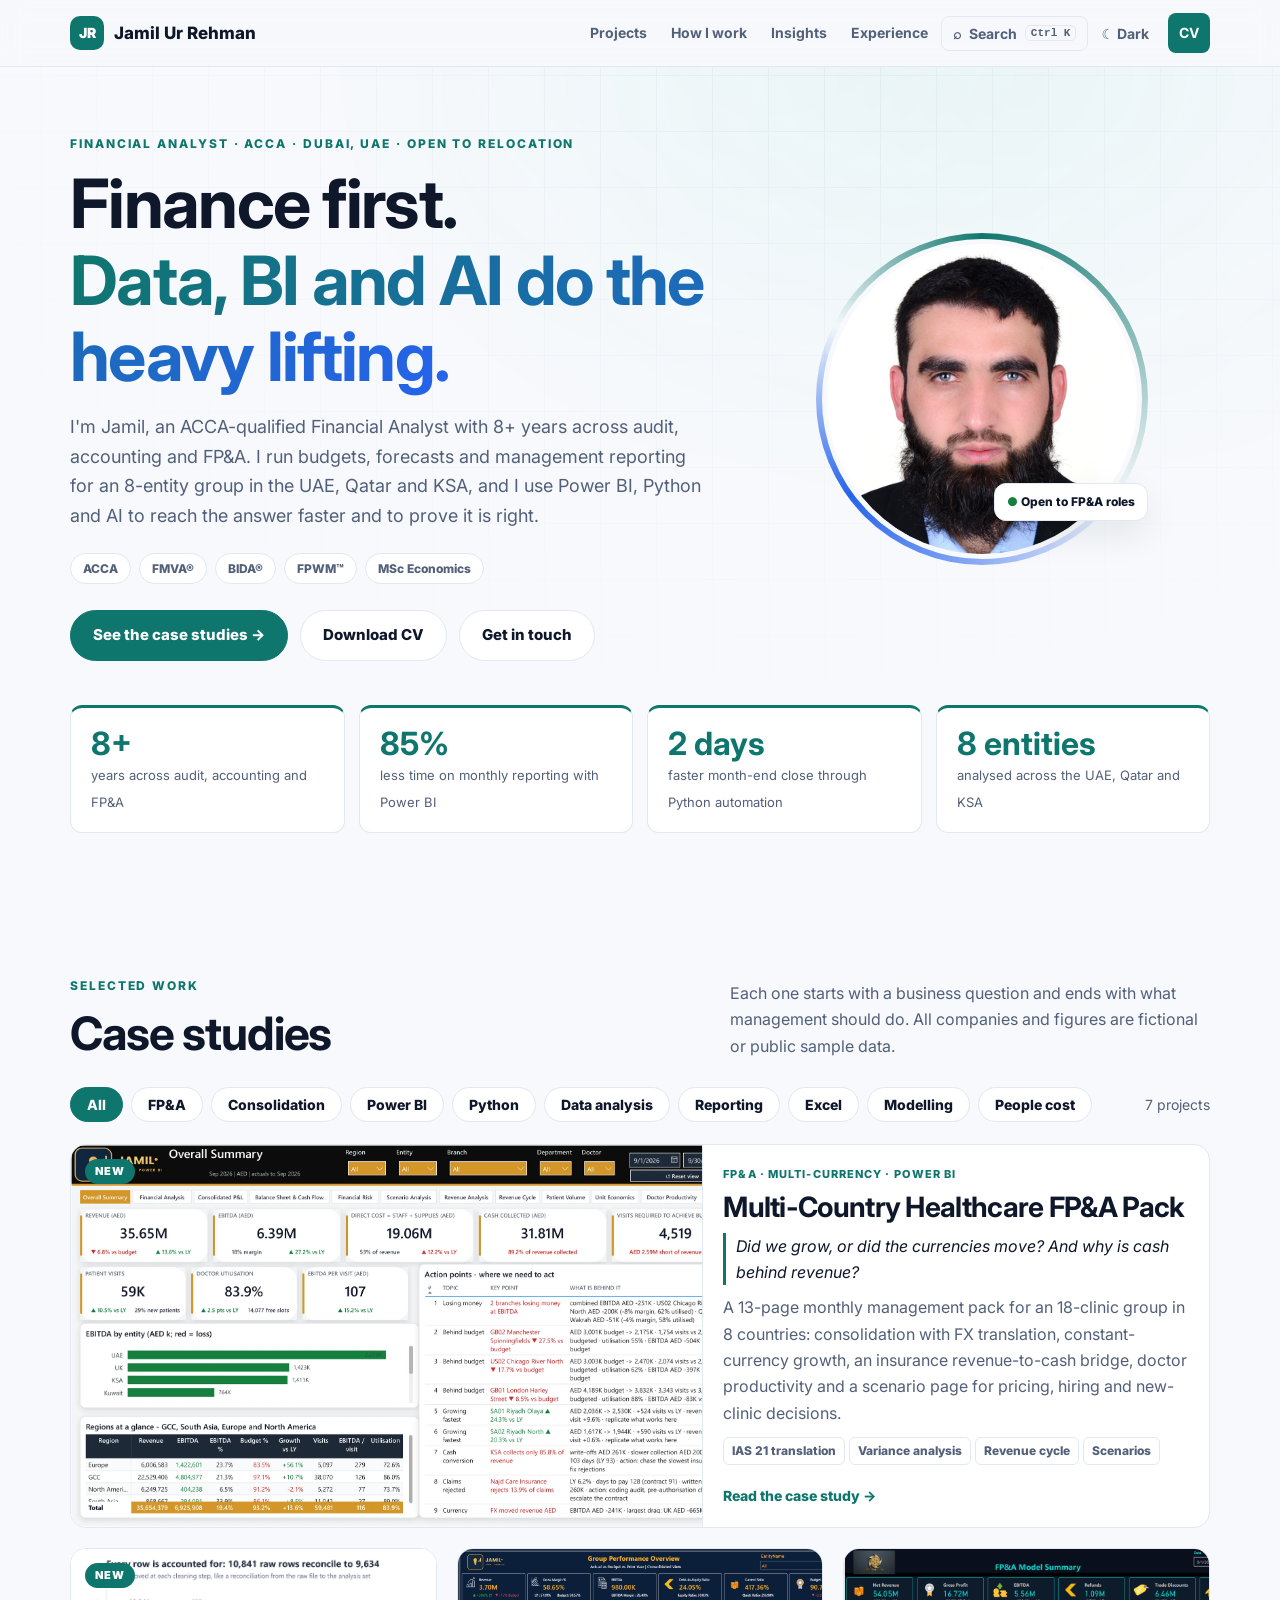
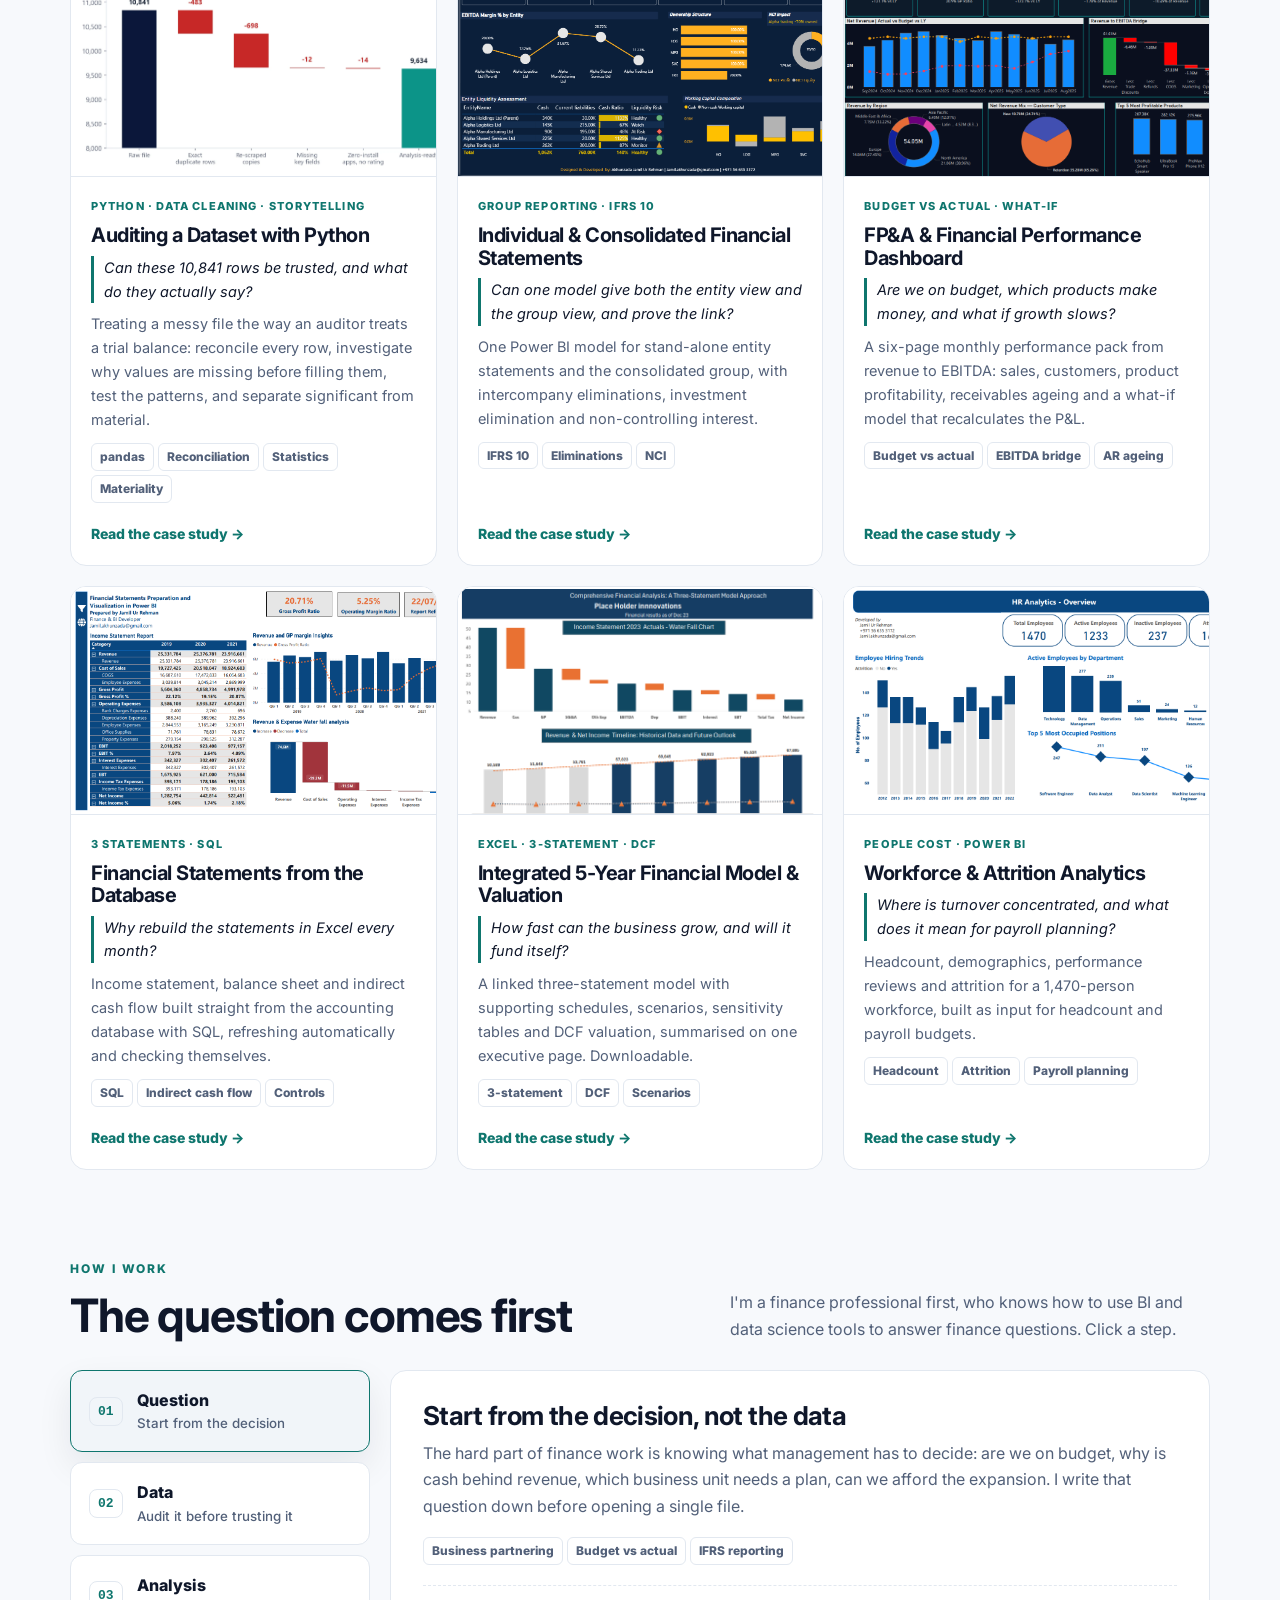
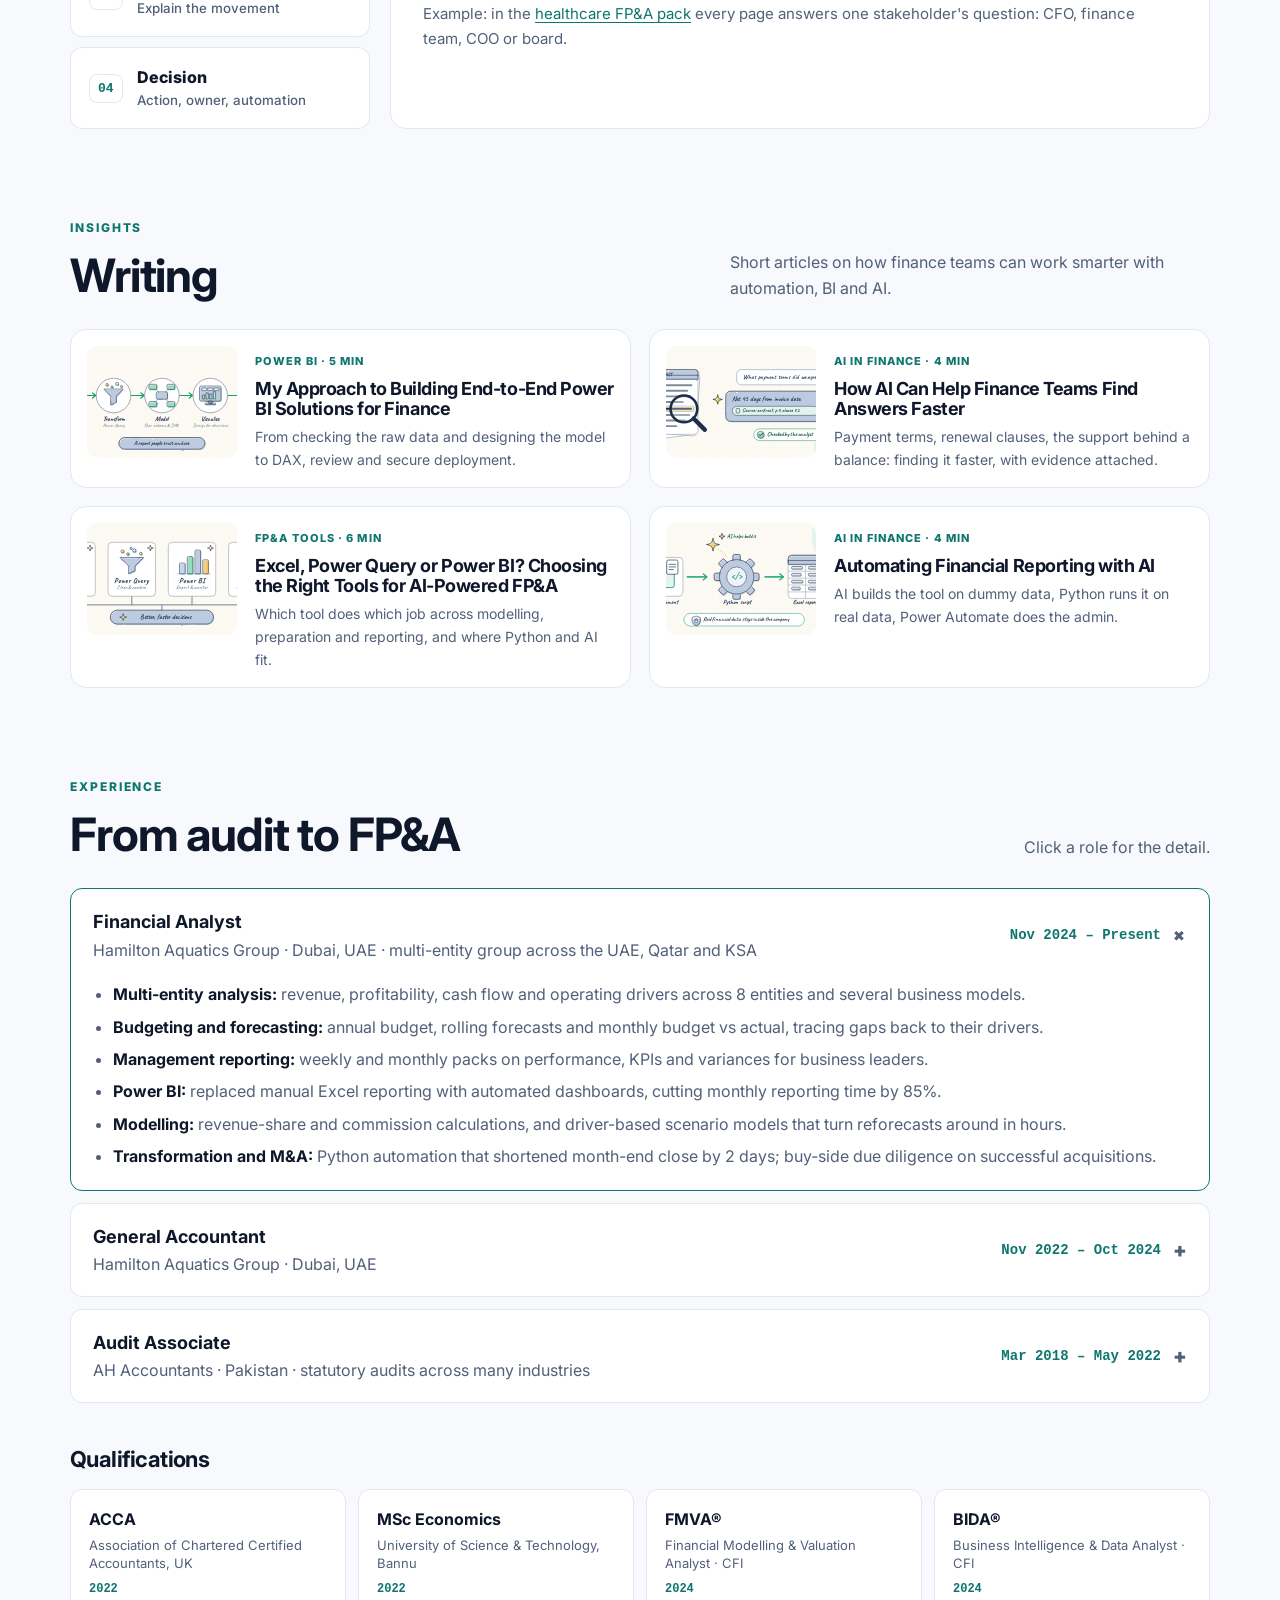
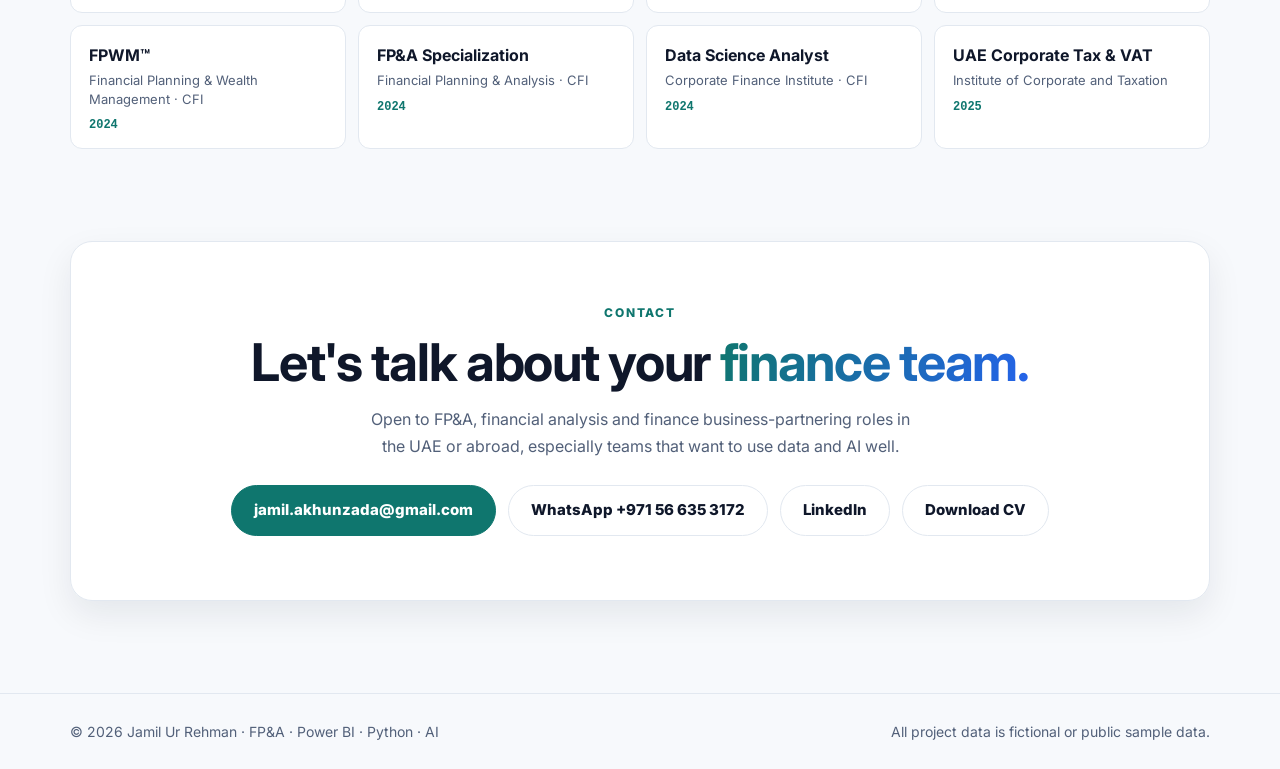
==== commit 355d9da5: "How I work: finance-first positioning, general example wording Co-Authored-By: Claude Opus 5.5 <nore" ====
--- a/index.html
+++ b/index.html
@@ -69,7 +69,7 @@
 
 <section class="s" id="how"><div class="wrap">
   <div class="sh"><div><span class="eye">How I work</span><h2>The question comes first</h2></div>
-    <p>I'm not a BI developer or a data scientist. I'm a finance professional who builds and checks my own tools. Click a step.</p></div>
+    <p>I'm a finance professional first, who knows how to use BI and data science tools to answer finance questions. Click a step.</p></div>
   <div class="how" data-how>
     <div class="how-tabs" role="tablist" aria-label="How I work">
       <button role="tab" aria-selected="true" aria-controls="how1" id="ht1"><b>01</b><span>Question<small>Start from the decision</small></span></button>
@@ -80,9 +80,9 @@
     <div class="how-panel" role="tabpanel" id="how1" aria-labelledby="ht1">
       <h3>Start from the decision, not the data</h3>
       <p>The hard part of finance work is knowing what management has to decide: are we on budget, why is cash behind
-        revenue, which branch needs a plan, can we afford the new clinic. I write that question down before opening a single file.</p>
+        revenue, which business unit needs a plan, can we afford the expansion. I write that question down before opening a single file.</p>
       <div class="tools"><span class="tag">Business partnering</span><span class="tag">Budget vs actual</span><span class="tag">IFRS reporting</span></div>
-      <p class="ex">Example: in the <a href="projects/healthcare-fpa.html">healthcare FP&amp;A pack</a> every page answers one stakeholder's question: CFO, revenue-cycle lead, COO or board.</p>
+      <p class="ex">Example: in the <a href="projects/healthcare-fpa.html">healthcare FP&amp;A pack</a> every page answers one stakeholder's question: CFO, finance team, COO or board.</p>
     </div>
     <div class="how-panel" role="tabpanel" id="how2" aria-labelledby="ht2" hidden>
       <h3>Audit the data before trusting it</h3>
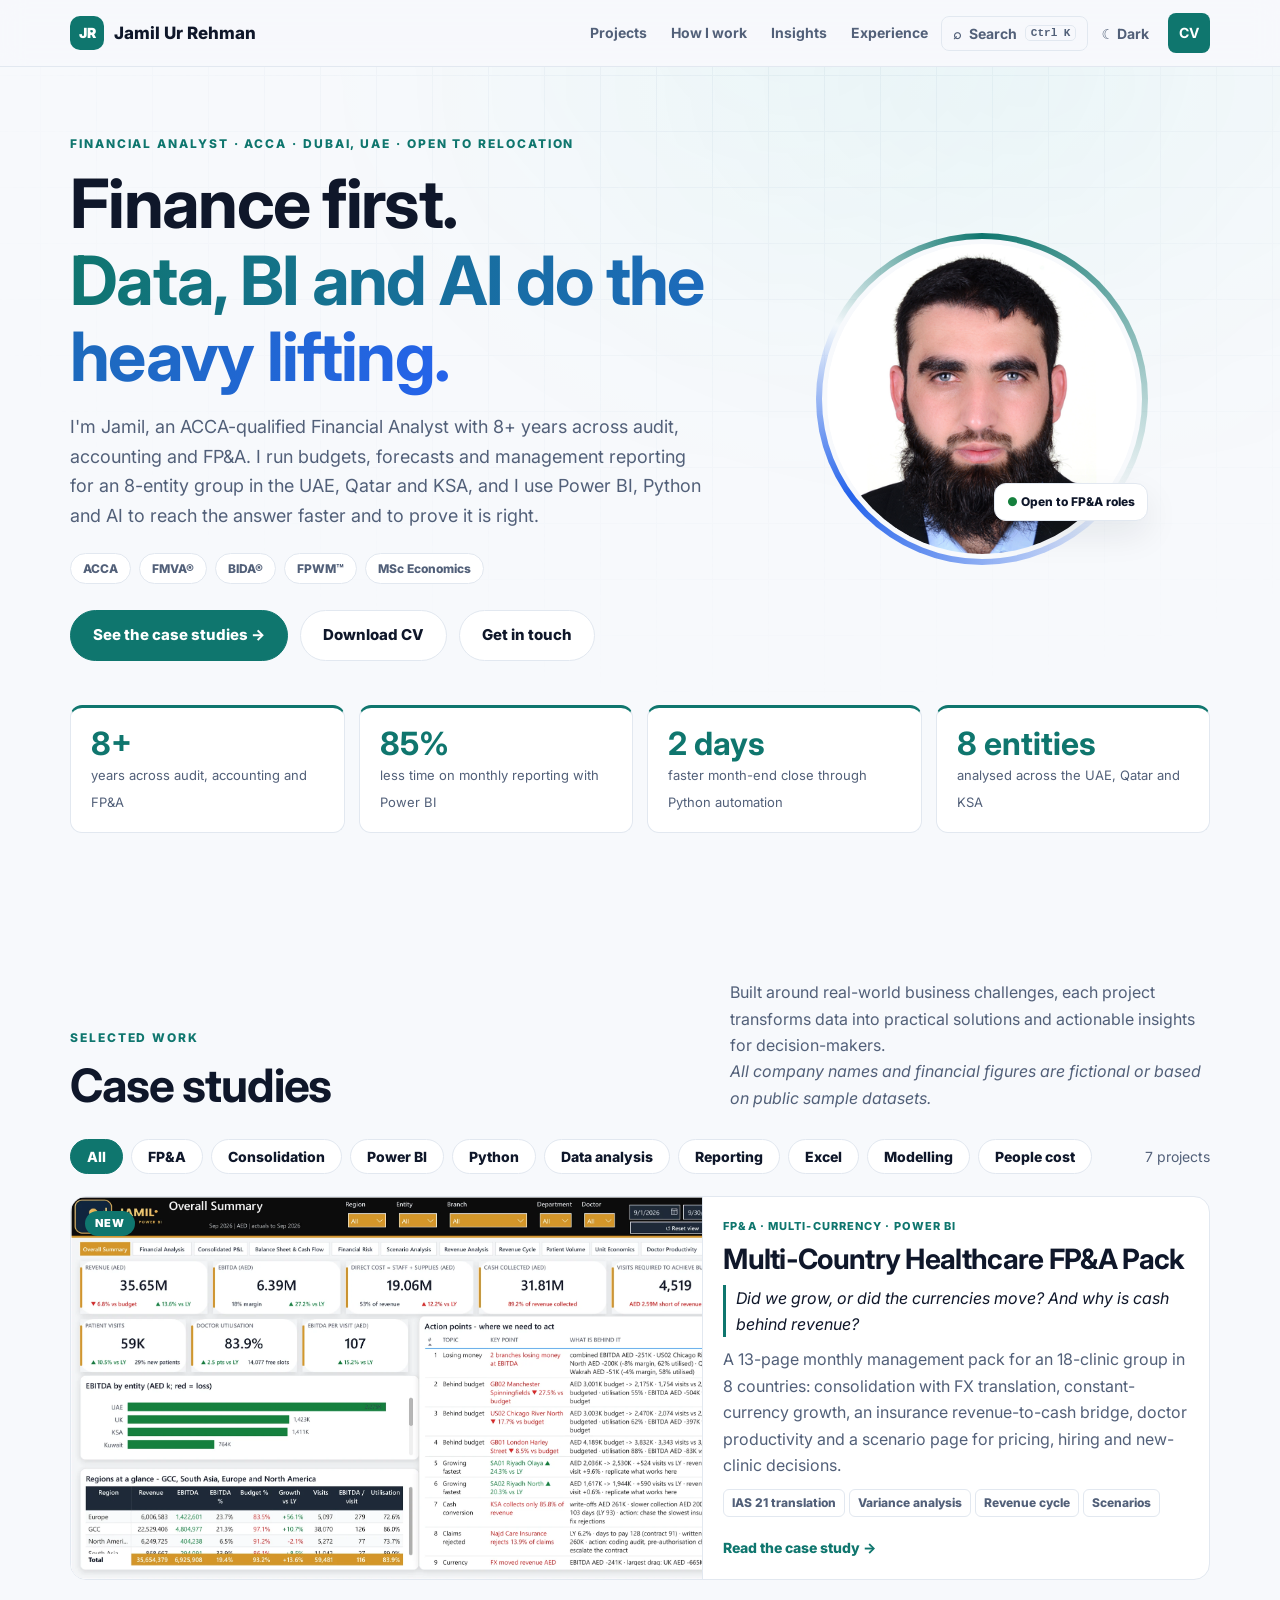
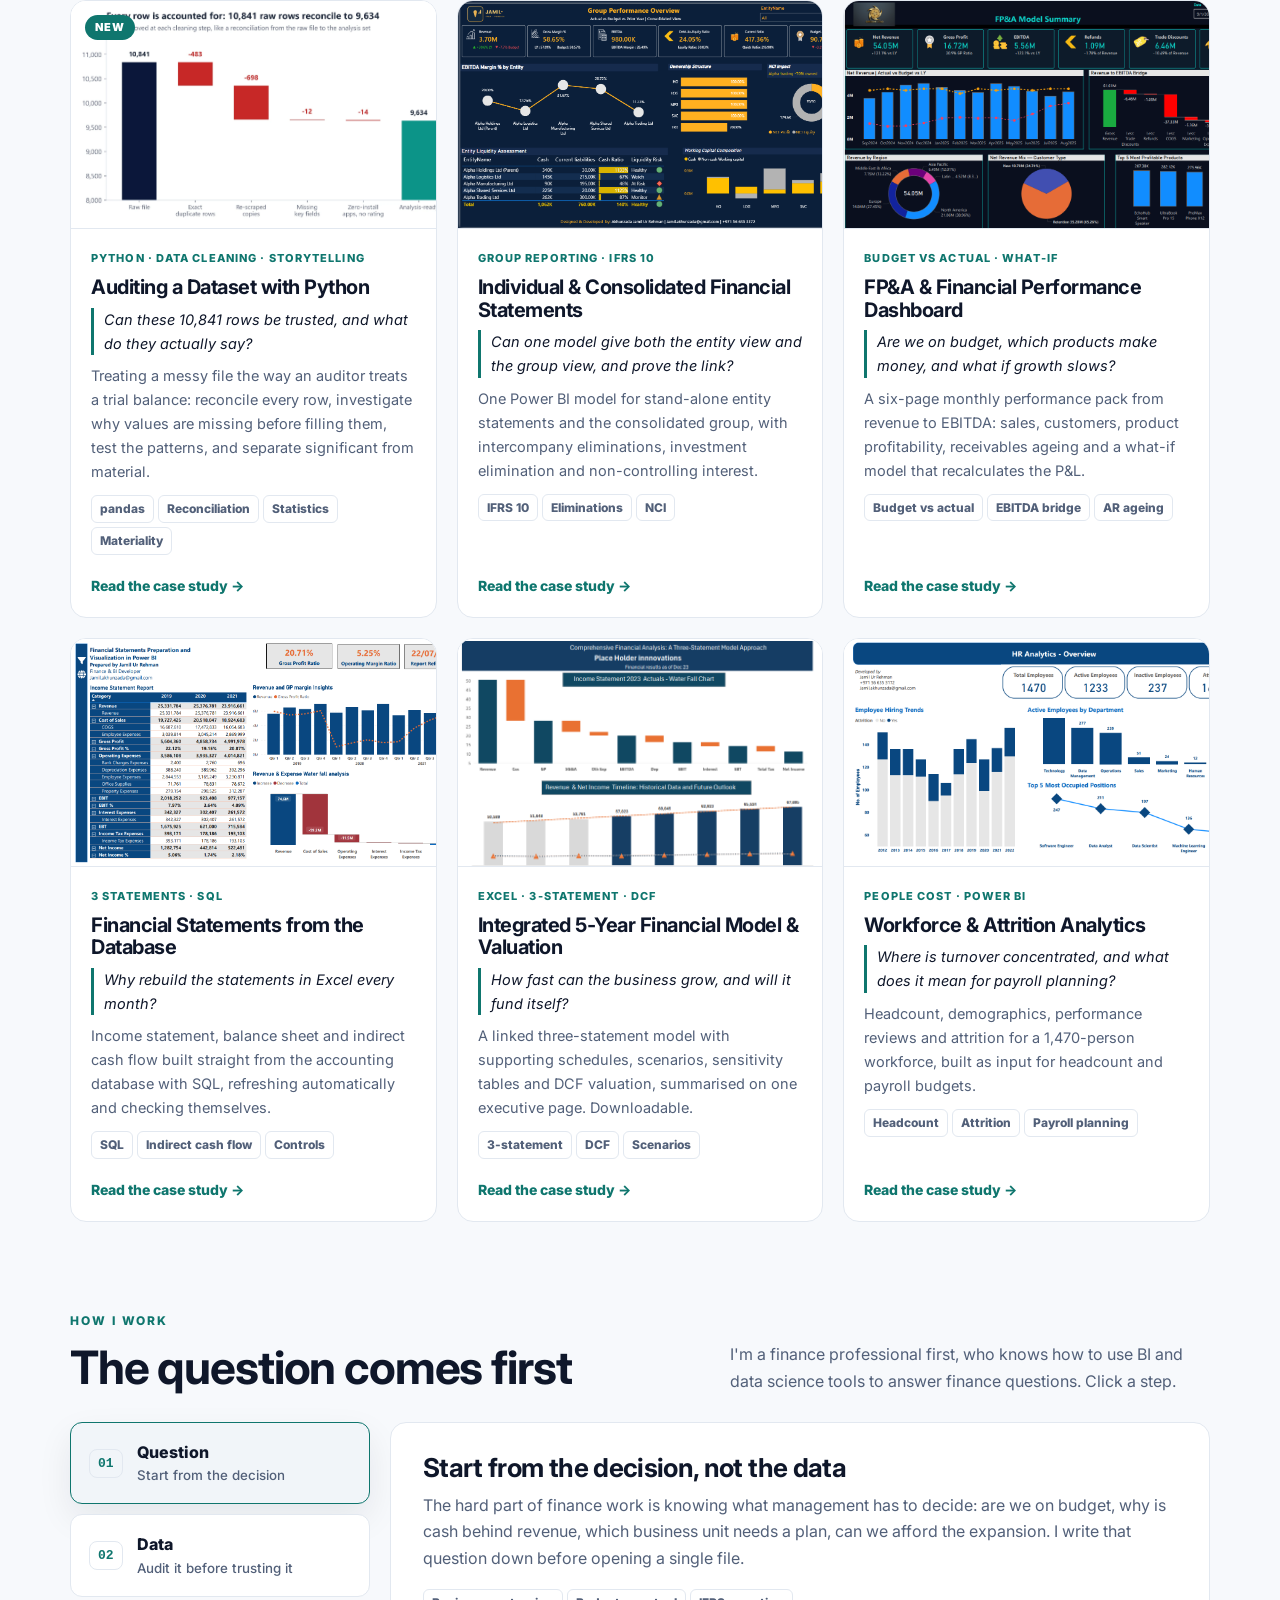
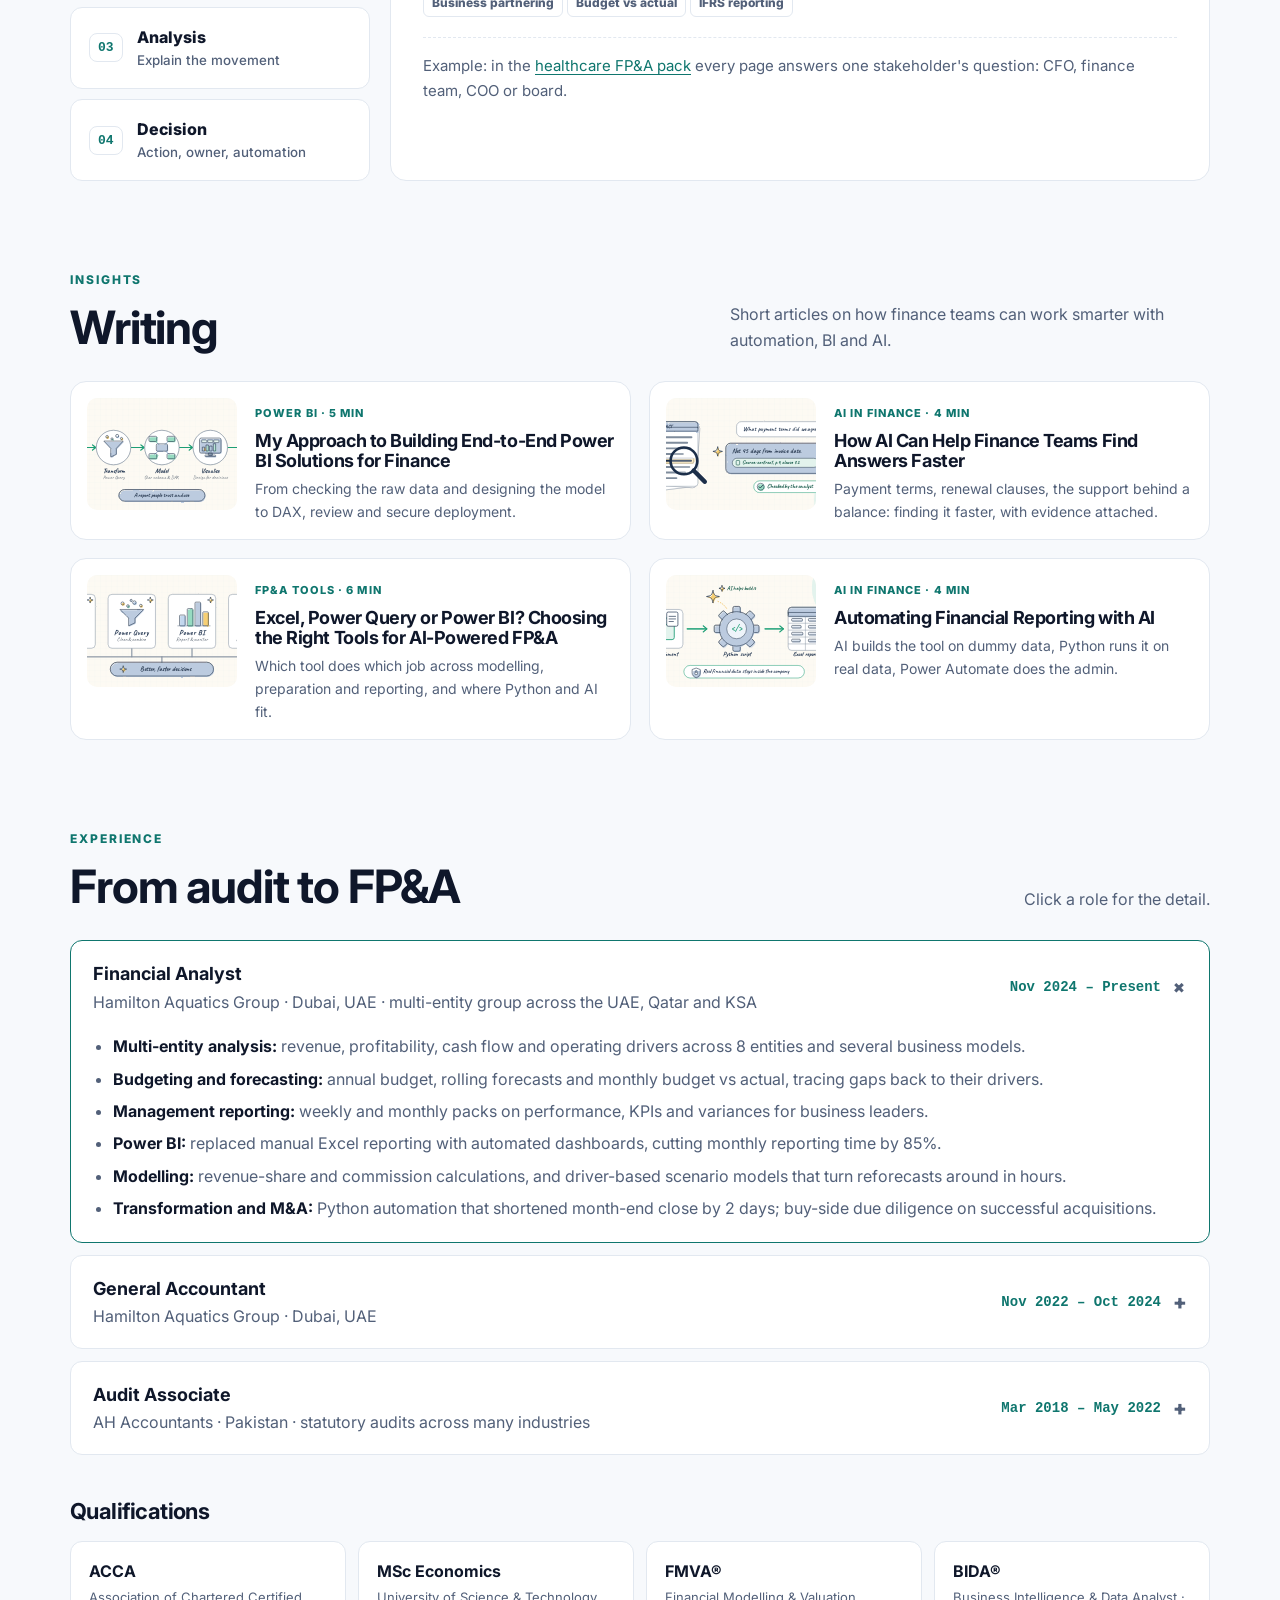
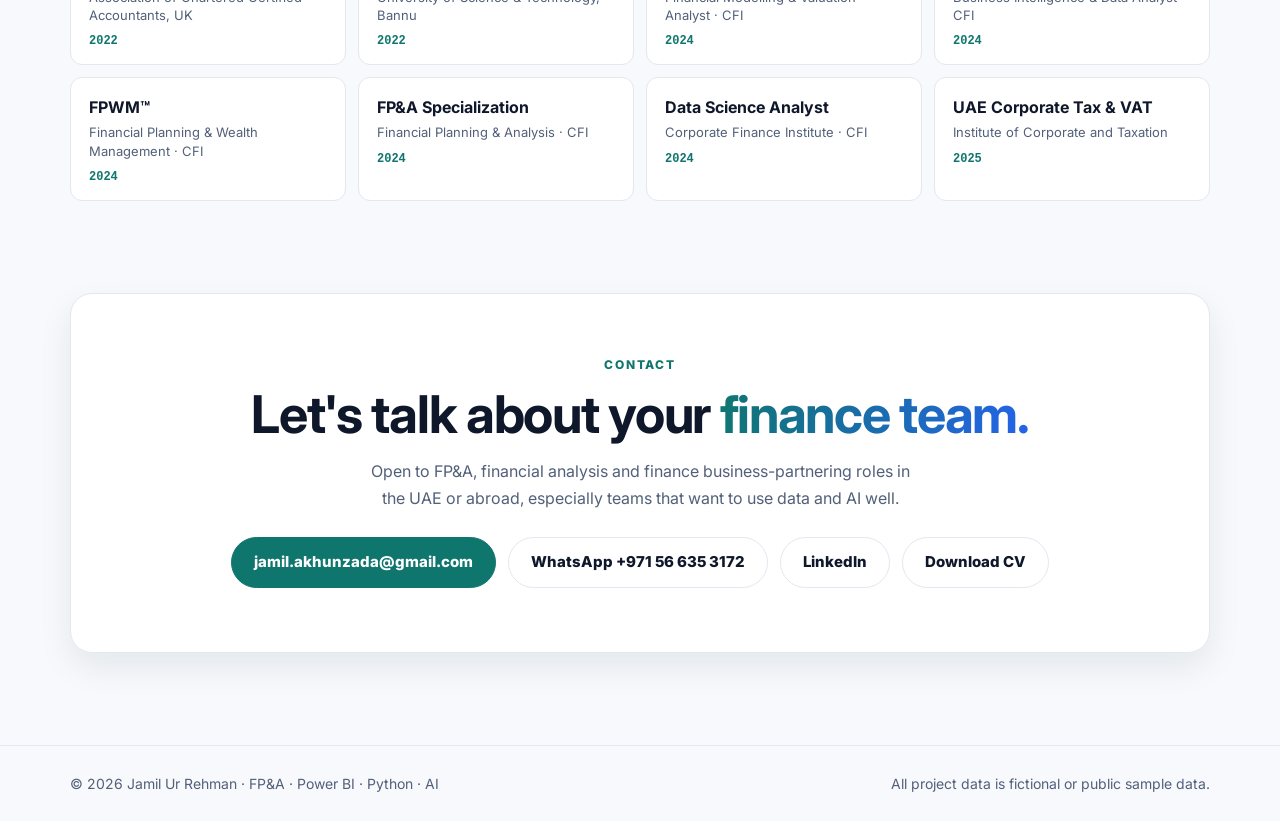
==== commit 494d1cd9: "Case studies intro: new wording and italic disclaimer Co-Authored-By: Claude Opus 5.5 <noreply@anthr" ====
--- a/index.html
+++ b/index.html
@@ -58,7 +58,7 @@
 
 <section class="s" id="work"><div class="wrap">
   <div class="sh"><div><span class="eye">Selected work</span><h2>Case studies</h2></div>
-    <p>Each one starts with a business question and ends with what management should do. All companies and figures are fictional or public sample data.</p></div>
+    <p>Built around real-world business challenges, each project transforms data into practical solutions and actionable insights for decision-makers.<br><em>All company names and financial figures are fictional or based on public sample datasets.</em></p></div>
   <div class="fl" id="fl" role="group" aria-label="Filter projects by skill"></div>
   <div class="grid" id="grid"></div>
   <noscript><p><a href="projects/healthcare-fpa.html">Healthcare FP&amp;A pack</a> · <a href="projects/python-eda.html">Python EDA</a> ·
